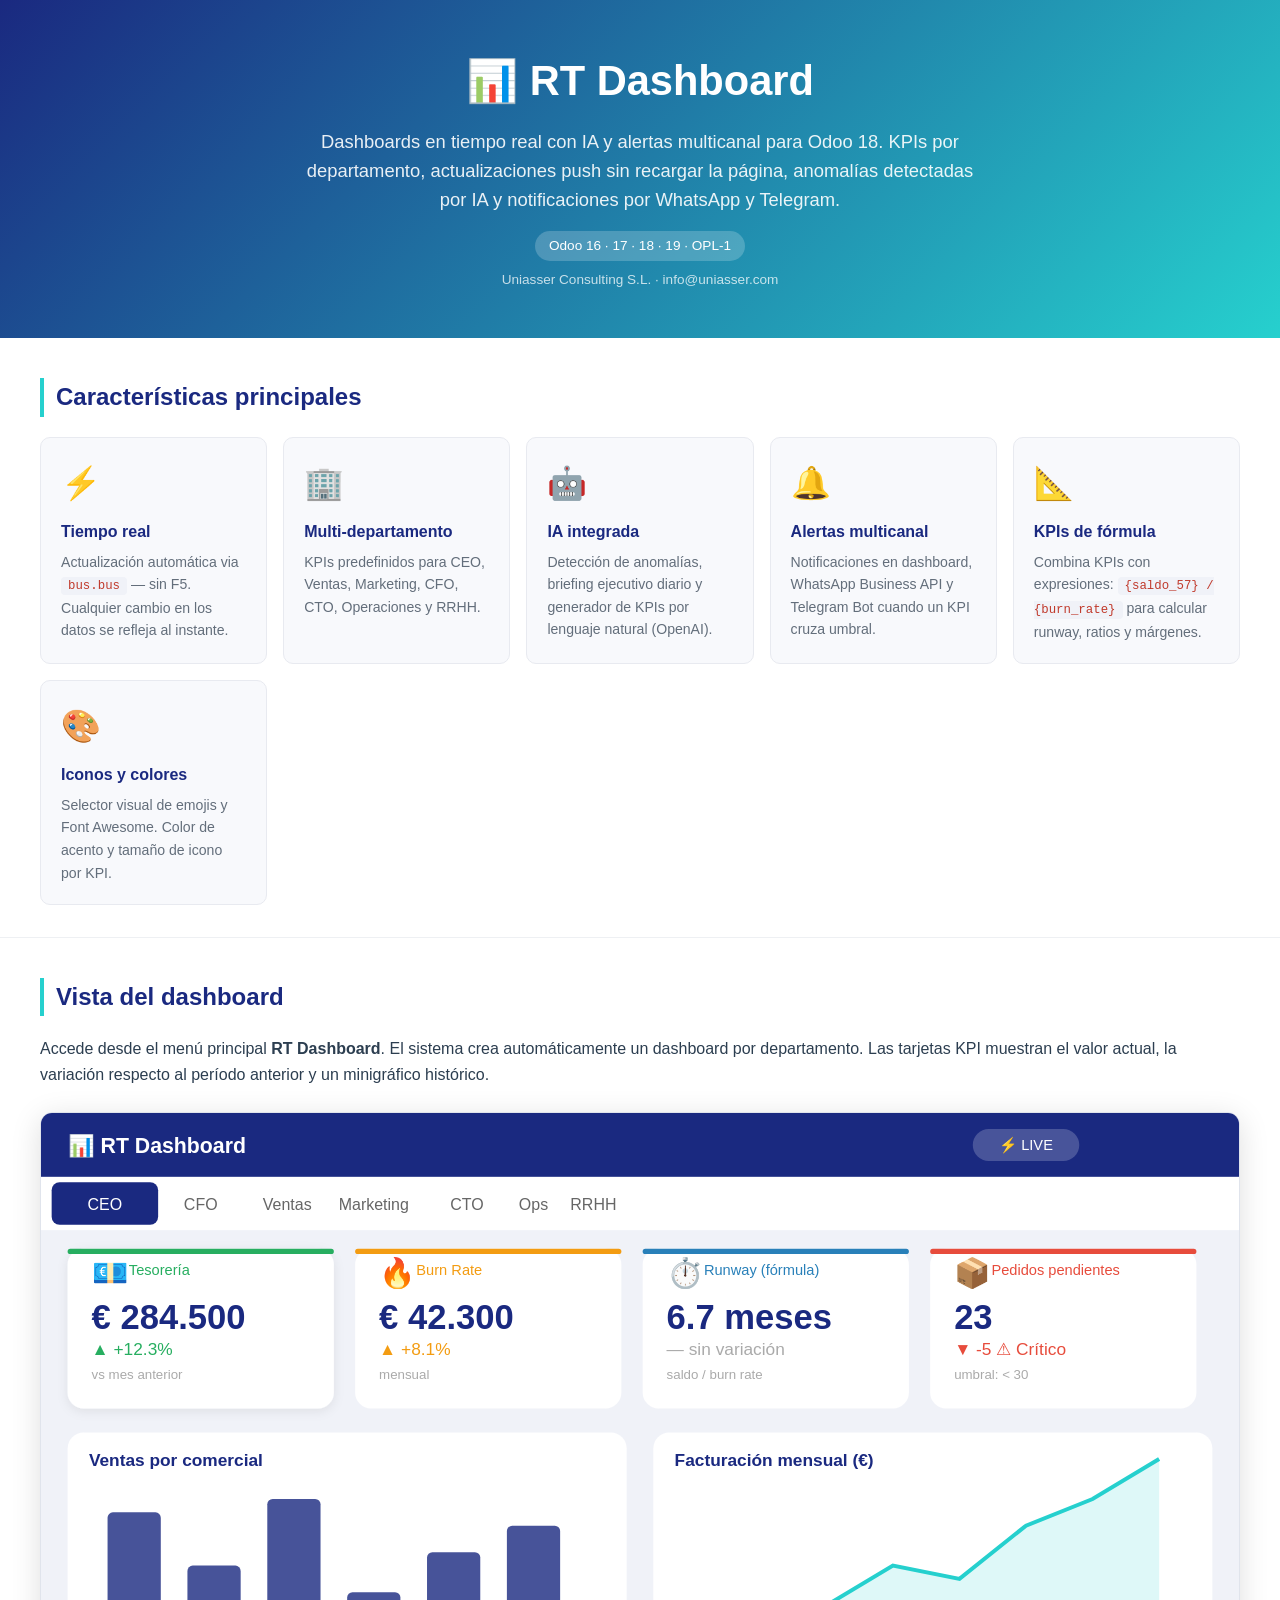
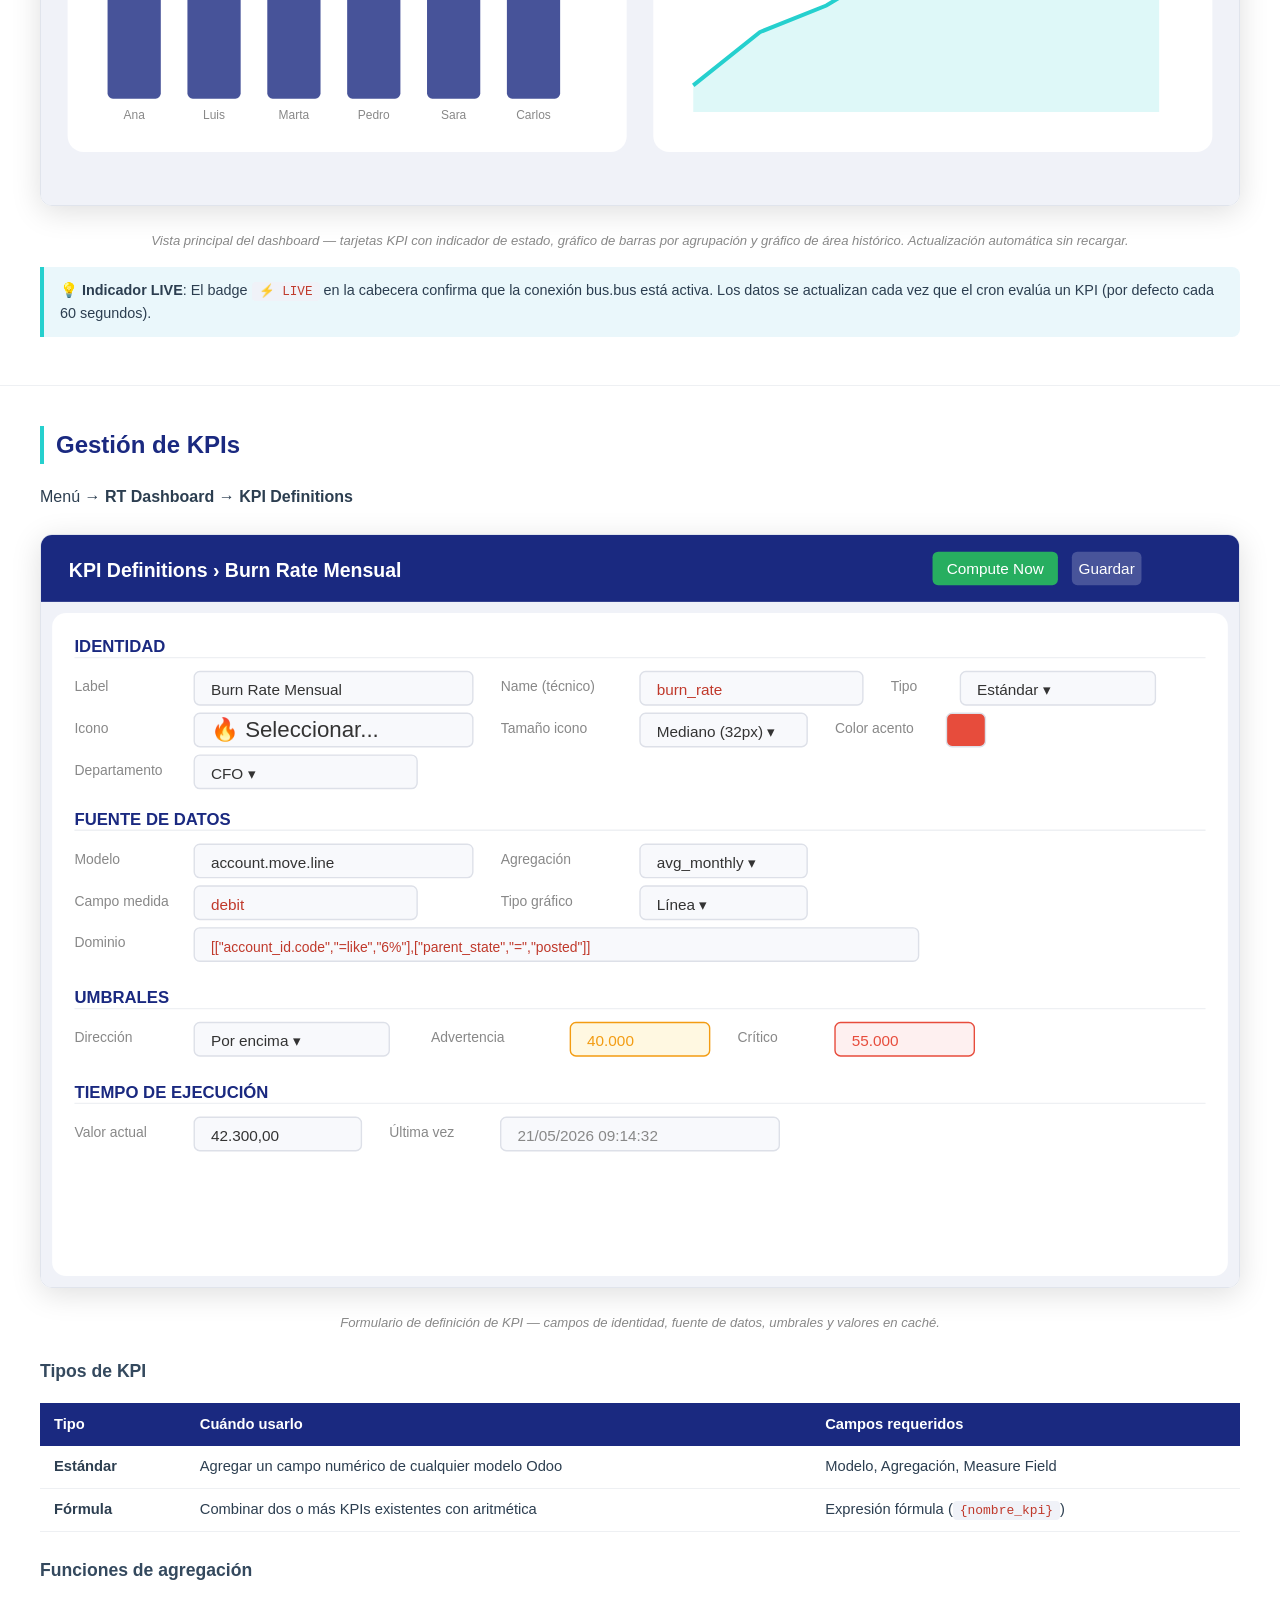
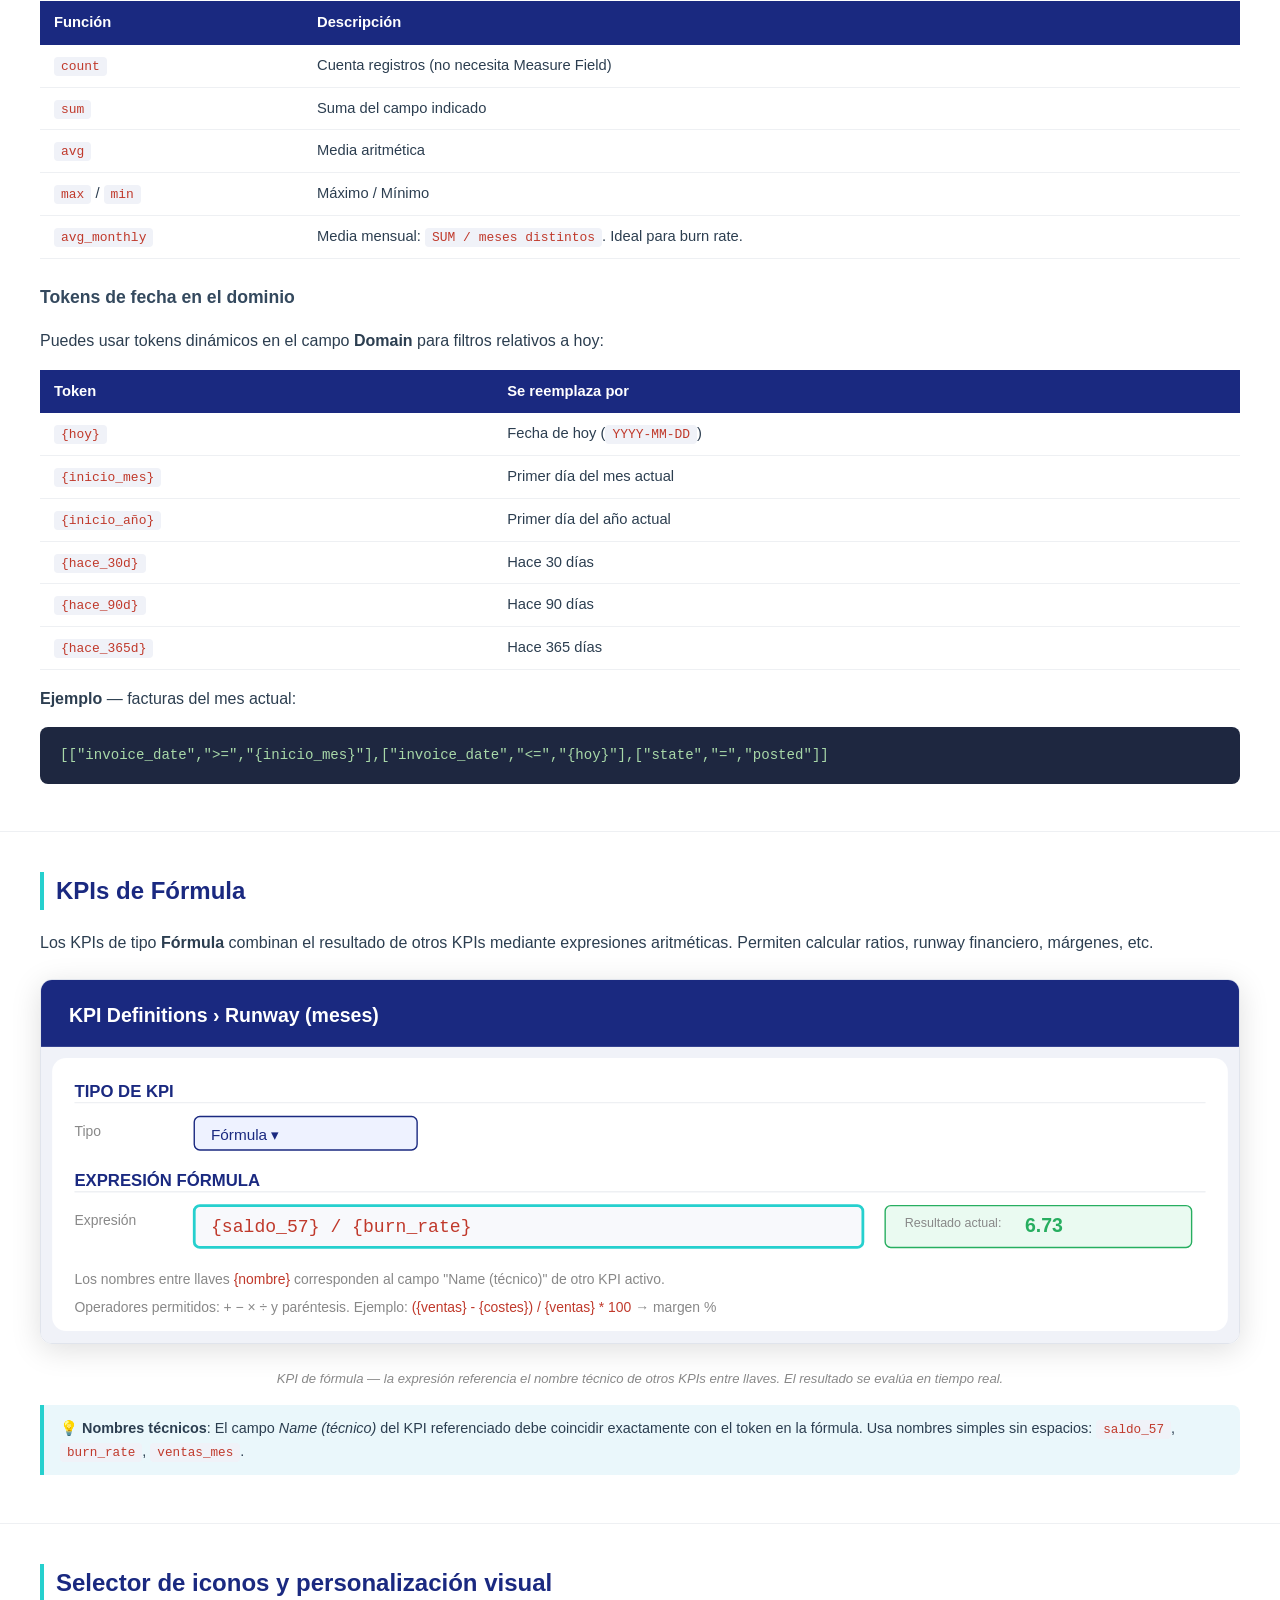
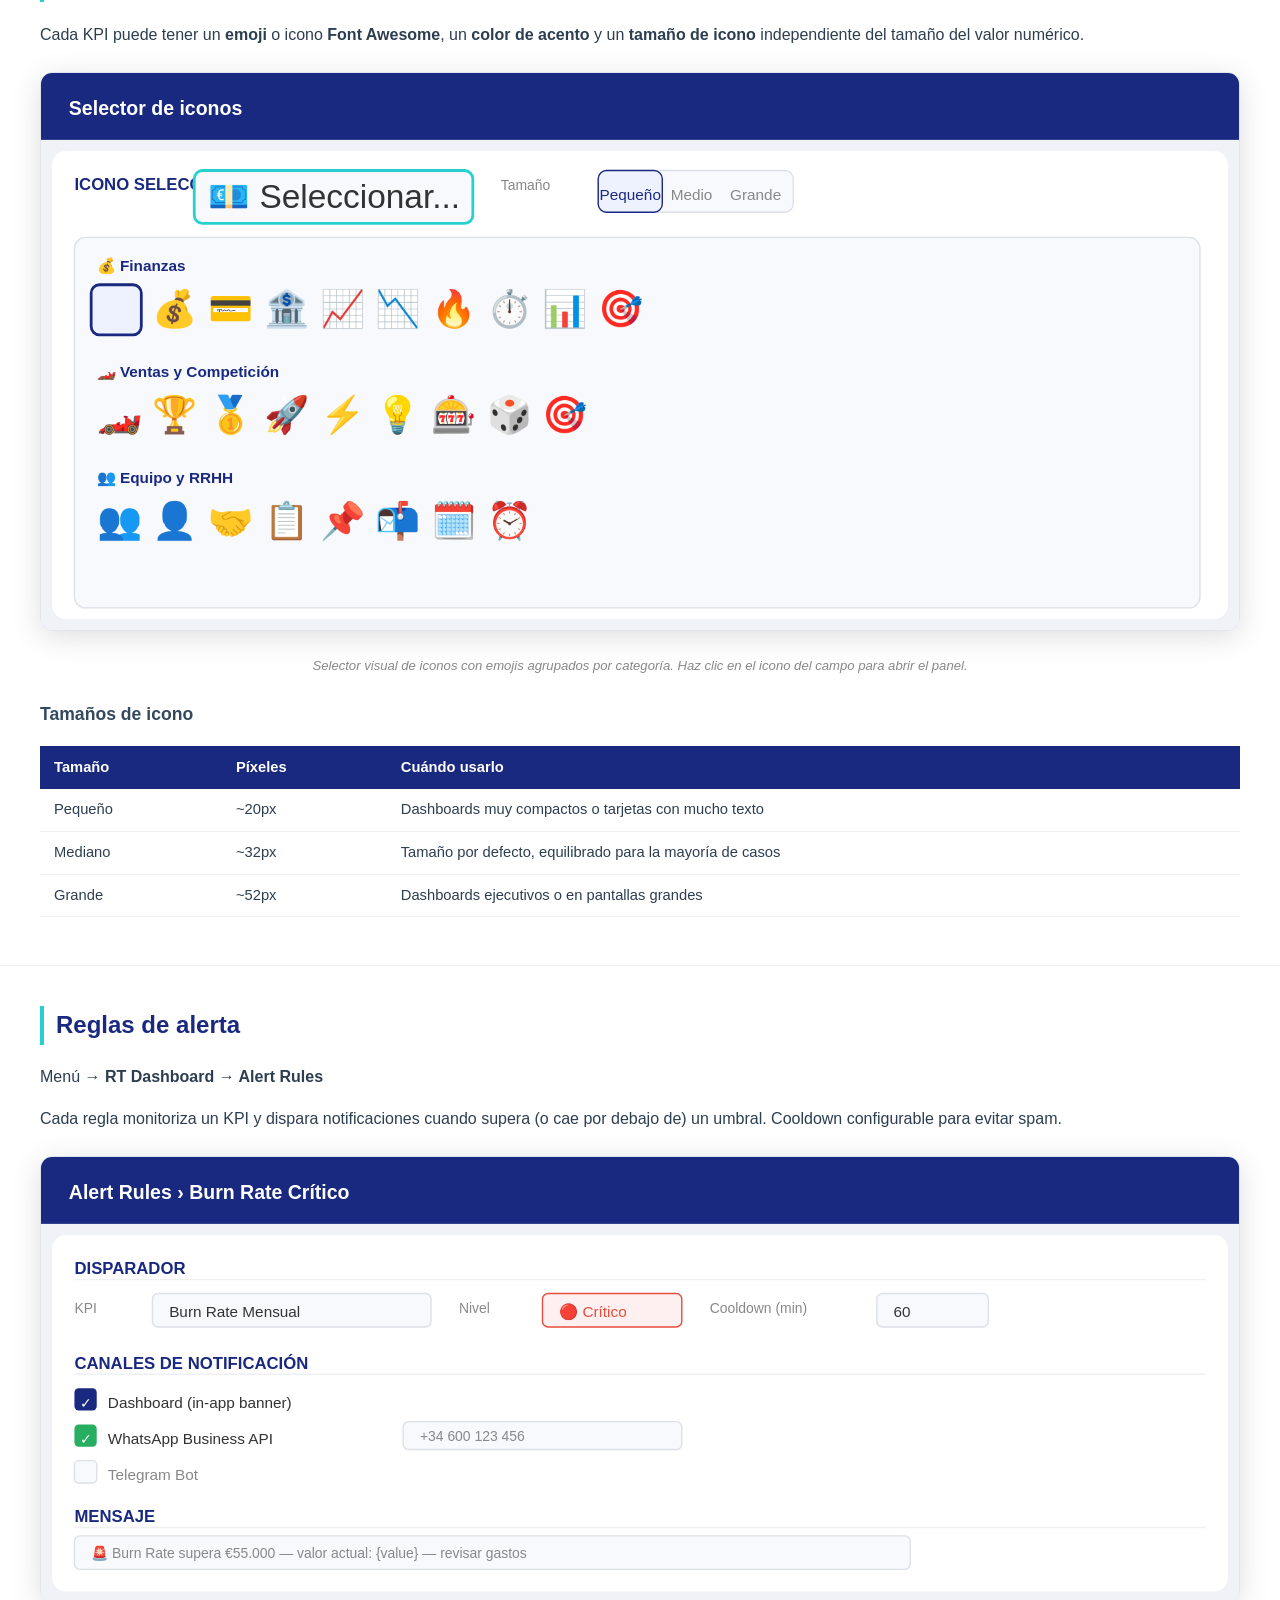
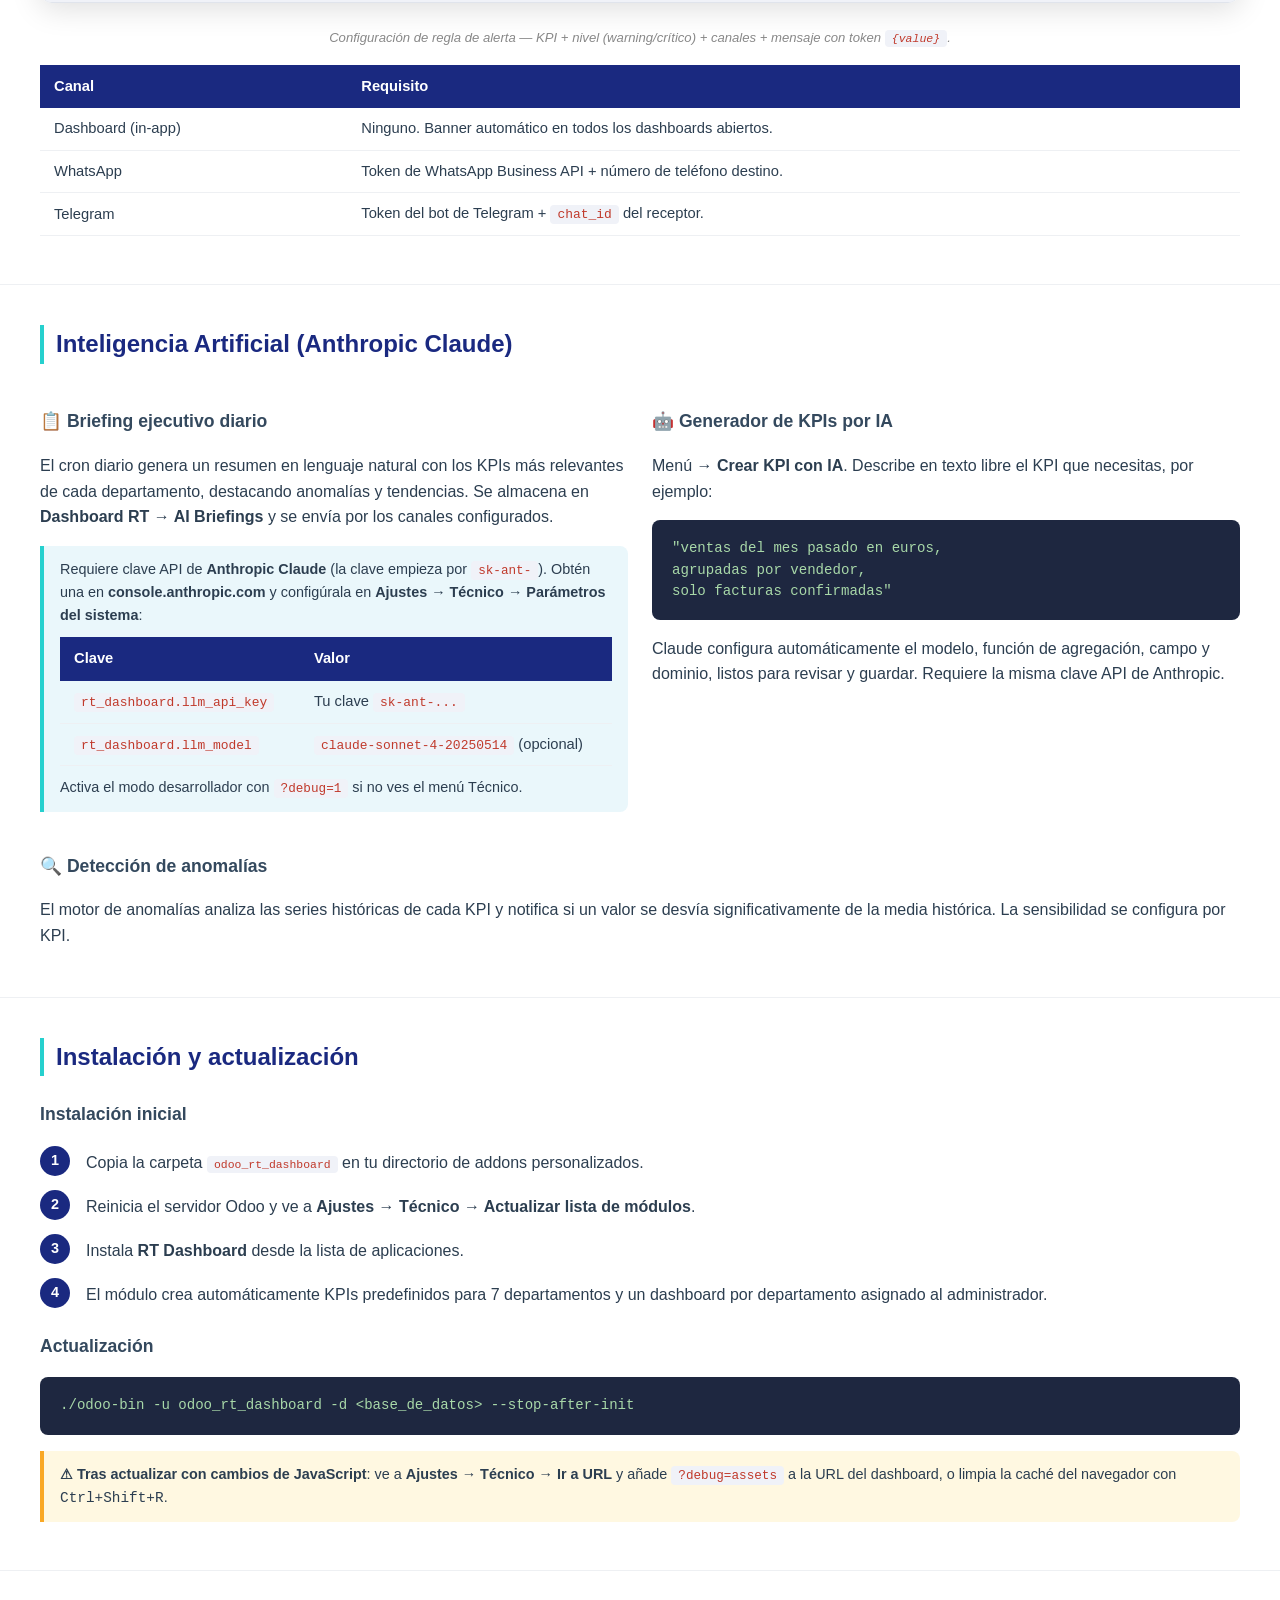
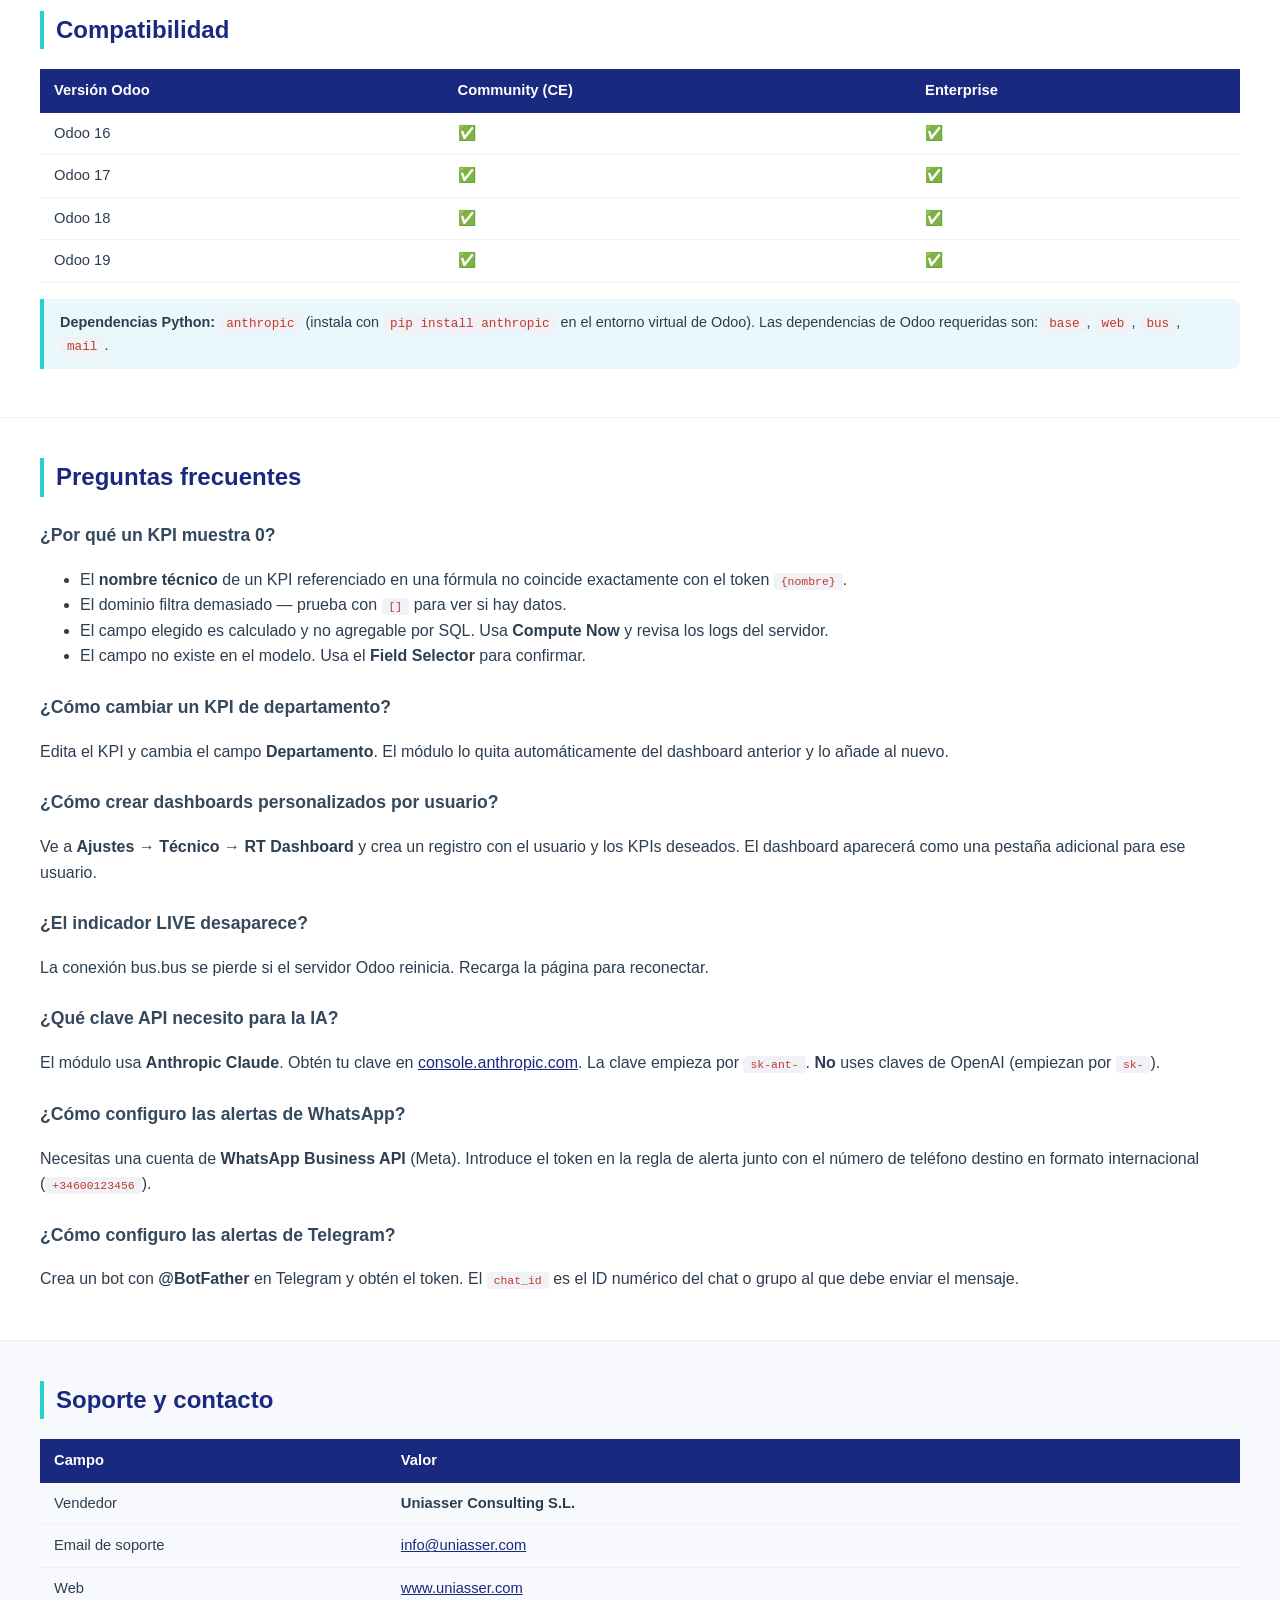
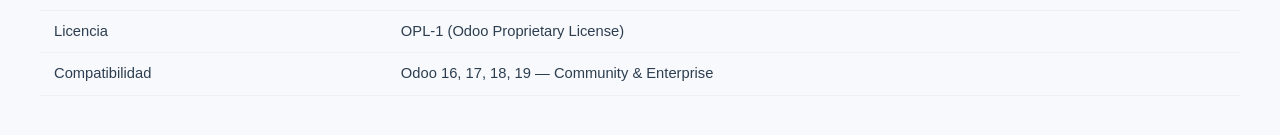
==== odoo16_rt_dashboard/static/description/index.html @ a71c7e81 "Add files via upload" ====
<!DOCTYPE html>
<html lang="es">
<head>
<meta charset="UTF-8">
<style>
  body { font-family: -apple-system, BlinkMacSystemFont, "Segoe UI", Roboto, sans-serif; color: #2c3e50; line-height: 1.6; margin: 0; }
  .hero { background: linear-gradient(135deg, #1a2980, #26d0ce); color: white; padding: 48px 40px; text-align: center; }
  .hero h1 { font-size: 2.6rem; margin: 0 0 12px; font-weight: 800; }
  .hero p  { font-size: 1.15rem; opacity: .9; max-width: 680px; margin: 0 auto; }
  .badge { display: inline-block; background: rgba(255,255,255,.2); border-radius: 20px; padding: 4px 14px; font-size: .85rem; margin-top: 16px; }
  .section { padding: 40px 40px 32px; border-bottom: 1px solid #eef0f3; }
  .section:last-child { border-bottom: none; }
  h2 { font-size: 1.5rem; color: #1a2980; border-left: 4px solid #26d0ce; padding-left: 12px; margin-top: 0; }
  h3 { font-size: 1.1rem; color: #34495e; margin-top: 24px; }
  .feature-grid { display: grid; grid-template-columns: repeat(auto-fill, minmax(220px, 1fr)); gap: 16px; margin-top: 20px; }
  .feature-card { background: #f8f9fc; border-radius: 10px; padding: 20px; border: 1px solid #e8eaf0; }
  .feature-card .icon { font-size: 2rem; margin-bottom: 10px; }
  .feature-card h4 { margin: 0 0 6px; font-size: 1rem; color: #1a2980; }
  .feature-card p { margin: 0; font-size: .88rem; color: #636e7b; }
  .screenshot-wrap { margin: 24px 0; border-radius: 12px; overflow: hidden; box-shadow: 0 6px 30px rgba(0,0,0,.13); border: 1px solid #e0e4ec; }
  .screenshot-wrap img { display: block; width: 100%; }
  .screenshot-wrap svg { display: block; width: 100%; }
  .caption { text-align: center; font-size: .82rem; color: #888; margin-top: 8px; font-style: italic; }
  table { width: 100%; border-collapse: collapse; margin: 16px 0; font-size: .92rem; }
  th { background: #1a2980; color: white; padding: 10px 14px; text-align: left; }
  td { padding: 9px 14px; border-bottom: 1px solid #eef0f3; }
  tr:hover td { background: #f5f7ff; }
  code { background: #f0f2f8; border-radius: 4px; padding: 2px 7px; font-size: .88em; color: #c0392b; }
  pre { background: #1e2740; color: #a8d8a8; border-radius: 8px; padding: 18px 20px; overflow-x: auto; font-size: .88rem; line-height: 1.5; }
  .tip { background: #eaf7fb; border-left: 4px solid #26d0ce; border-radius: 0 8px 8px 0; padding: 12px 16px; margin: 16px 0; font-size: .9rem; }
  .warn { background: #fff8e1; border-left: 4px solid #f9a825; border-radius: 0 8px 8px 0; padding: 12px 16px; margin: 16px 0; font-size: .9rem; }
  .step { display: flex; gap: 16px; align-items: flex-start; margin: 14px 0; }
  .step-num { background: #1a2980; color: white; border-radius: 50%; width: 30px; height: 30px; flex-shrink: 0; display: flex; align-items: center; justify-content: center; font-weight: 700; font-size: .9rem; }
  .step-body { flex: 1; padding-top: 4px; }
  .two-col { display: grid; grid-template-columns: 1fr 1fr; gap: 24px; }
  @media (max-width: 640px) { .two-col { grid-template-columns: 1fr; } .hero h1 { font-size: 1.8rem; } .section { padding: 28px 20px; } }
</style>
</head>
<body>

<!-- ===== HERO ===== -->
<div class="hero">
  <h1>📊 RT Dashboard</h1>
  <p>Dashboards en tiempo real con IA y alertas multicanal para Odoo 18. KPIs por departamento, actualizaciones push sin recargar la página, anomalías detectadas por IA y notificaciones por WhatsApp y Telegram.</p>
  <span class="badge">Odoo 16 · 17 · 18 · 19 · OPL-1</span>
  <br><span style="font-size:.85rem;opacity:.75;display:block;margin-top:8px">Uniasser Consulting S.L. · info@uniasser.com</span>
</div>

<!-- ===== CARACTERÍSTICAS ===== -->
<div class="section">
  <h2>Características principales</h2>
  <div class="feature-grid">
    <div class="feature-card">
      <div class="icon">⚡</div>
      <h4>Tiempo real</h4>
      <p>Actualización automática via <code>bus.bus</code> — sin F5. Cualquier cambio en los datos se refleja al instante.</p>
    </div>
    <div class="feature-card">
      <div class="icon">🏢</div>
      <h4>Multi-departamento</h4>
      <p>KPIs predefinidos para CEO, Ventas, Marketing, CFO, CTO, Operaciones y RRHH.</p>
    </div>
    <div class="feature-card">
      <div class="icon">🤖</div>
      <h4>IA integrada</h4>
      <p>Detección de anomalías, briefing ejecutivo diario y generador de KPIs por lenguaje natural (OpenAI).</p>
    </div>
    <div class="feature-card">
      <div class="icon">🔔</div>
      <h4>Alertas multicanal</h4>
      <p>Notificaciones en dashboard, WhatsApp Business API y Telegram Bot cuando un KPI cruza umbral.</p>
    </div>
    <div class="feature-card">
      <div class="icon">📐</div>
      <h4>KPIs de fórmula</h4>
      <p>Combina KPIs con expresiones: <code>{saldo_57} / {burn_rate}</code> para calcular runway, ratios y márgenes.</p>
    </div>
    <div class="feature-card">
      <div class="icon">🎨</div>
      <h4>Iconos y colores</h4>
      <p>Selector visual de emojis y Font Awesome. Color de acento y tamaño de icono por KPI.</p>
    </div>
  </div>
</div>

<!-- ===== CAPTURA DASHBOARD ===== -->
<div class="section">
  <h2>Vista del dashboard</h2>
  <p>Accede desde el menú principal <strong>RT Dashboard</strong>. El sistema crea automáticamente un dashboard por departamento. Las tarjetas KPI muestran el valor actual, la variación respecto al período anterior y un minigráfico histórico.</p>

  <div class="screenshot-wrap">
    <!-- SVG mockup del dashboard principal -->
    <svg viewBox="0 0 900 520" xmlns="http://www.w3.org/2000/svg" style="background:#f0f2f8">
      <!-- Barra superior Odoo -->
      <rect width="900" height="48" fill="#1a2980"/>
      <text x="20" y="30" fill="white" font-size="16" font-weight="700" font-family="sans-serif">📊 RT Dashboard</text>
      <rect x="700" y="12" width="80" height="24" rx="12" fill="rgba(255,255,255,.2)"/>
      <text x="740" y="28" fill="white" font-size="11" text-anchor="middle" font-family="sans-serif">⚡ LIVE</text>

      <!-- Pestañas departamentos -->
      <rect y="48" width="900" height="40" fill="white" rx="0"/>
      <rect x="8" y="52" width="80" height="32" rx="6" fill="#1a2980"/>
      <text x="48" y="73" fill="white" font-size="12" text-anchor="middle" font-family="sans-serif">CEO</text>
      <text x="120" y="73" fill="#666" font-size="12" text-anchor="middle" font-family="sans-serif">CFO</text>
      <text x="185" y="73" fill="#666" font-size="12" text-anchor="middle" font-family="sans-serif">Ventas</text>
      <text x="250" y="73" fill="#666" font-size="12" text-anchor="middle" font-family="sans-serif">Marketing</text>
      <text x="320" y="73" fill="#666" font-size="12" text-anchor="middle" font-family="sans-serif">CTO</text>
      <text x="370" y="73" fill="#666" font-size="12" text-anchor="middle" font-family="sans-serif">Ops</text>
      <text x="415" y="73" fill="#666" font-size="12" text-anchor="middle" font-family="sans-serif">RRHH</text>

      <!-- KPI Card 1 - verde -->
      <rect x="20" y="102" width="200" height="120" rx="12" fill="white" filter="url(#s)"/>
      <rect x="20" y="102" width="200" height="4" rx="2" fill="#27ae60"/>
      <text x="38" y="128" font-size="22" font-family="sans-serif">💶</text>
      <text x="66" y="122" fill="#27ae60" font-size="11" font-family="sans-serif">Tesorería</text>
      <text x="38" y="162" fill="#1a2980" font-size="26" font-weight="700" font-family="sans-serif">€ 284.500</text>
      <text x="38" y="182" fill="#27ae60" font-size="13" font-family="sans-serif">▲ +12.3%</text>
      <text x="38" y="200" fill="#aaa" font-size="10" font-family="sans-serif">vs mes anterior</text>

      <!-- KPI Card 2 - amarillo -->
      <rect x="236" y="102" width="200" height="120" rx="12" fill="white"/>
      <rect x="236" y="102" width="200" height="4" rx="2" fill="#f39c12"/>
      <text x="254" y="128" font-size="22" font-family="sans-serif">🔥</text>
      <text x="282" y="122" fill="#f39c12" font-size="11" font-family="sans-serif">Burn Rate</text>
      <text x="254" y="162" fill="#1a2980" font-size="26" font-weight="700" font-family="sans-serif">€ 42.300</text>
      <text x="254" y="182" fill="#f39c12" font-size="13" font-family="sans-serif">▲ +8.1%</text>
      <text x="254" y="200" fill="#aaa" font-size="10" font-family="sans-serif">mensual</text>

      <!-- KPI Card 3 - azul (fórmula: runway) -->
      <rect x="452" y="102" width="200" height="120" rx="12" fill="white"/>
      <rect x="452" y="102" width="200" height="4" rx="2" fill="#2980b9"/>
      <text x="470" y="128" font-size="22" font-family="sans-serif">⏱️</text>
      <text x="498" y="122" fill="#2980b9" font-size="11" font-family="sans-serif">Runway (fórmula)</text>
      <text x="470" y="162" fill="#1a2980" font-size="26" font-weight="700" font-family="sans-serif">6.7 meses</text>
      <text x="470" y="182" fill="#aaa" font-size="13" font-family="sans-serif">— sin variación</text>
      <text x="470" y="200" fill="#aaa" font-size="10" font-family="sans-serif">saldo / burn rate</text>

      <!-- KPI Card 4 - rojo -->
      <rect x="668" y="102" width="200" height="120" rx="12" fill="white"/>
      <rect x="668" y="102" width="200" height="4" rx="2" fill="#e74c3c"/>
      <text x="686" y="128" font-size="22" font-family="sans-serif">📦</text>
      <text x="714" y="122" fill="#e74c3c" font-size="11" font-family="sans-serif">Pedidos pendientes</text>
      <text x="686" y="162" fill="#1a2980" font-size="26" font-weight="700" font-family="sans-serif">23</text>
      <text x="686" y="182" fill="#e74c3c" font-size="13" font-family="sans-serif">▼ -5  ⚠ Crítico</text>
      <text x="686" y="200" fill="#aaa" font-size="10" font-family="sans-serif">umbral: &lt; 30</text>

      <!-- Gráfico de barras simulado -->
      <rect x="20" y="240" width="420" height="240" rx="12" fill="white"/>
      <text x="36" y="265" fill="#1a2980" font-size="13" font-weight="700" font-family="sans-serif">Ventas por comercial</text>
      <rect x="50" y="300" width="40" height="140" rx="4" fill="#1a2980" opacity=".8"/>
      <rect x="110" y="340" width="40" height="100" rx="4" fill="#1a2980" opacity=".8"/>
      <rect x="170" y="290" width="40" height="150" rx="4" fill="#1a2980" opacity=".8"/>
      <rect x="230" y="360" width="40" height="80" rx="4" fill="#1a2980" opacity=".8"/>
      <rect x="290" y="330" width="40" height="110" rx="4" fill="#1a2980" opacity=".8"/>
      <rect x="350" y="310" width="40" height="130" rx="4" fill="#1a2980" opacity=".8"/>
      <text x="70" y="455" fill="#888" font-size="9" text-anchor="middle" font-family="sans-serif">Ana</text>
      <text x="130" y="455" fill="#888" font-size="9" text-anchor="middle" font-family="sans-serif">Luis</text>
      <text x="190" y="455" fill="#888" font-size="9" text-anchor="middle" font-family="sans-serif">Marta</text>
      <text x="250" y="455" fill="#888" font-size="9" text-anchor="middle" font-family="sans-serif">Pedro</text>
      <text x="310" y="455" fill="#888" font-size="9" text-anchor="middle" font-family="sans-serif">Sara</text>
      <text x="370" y="455" fill="#888" font-size="9" text-anchor="middle" font-family="sans-serif">Carlos</text>

      <!-- Gráfico de línea simulado -->
      <rect x="460" y="240" width="420" height="240" rx="12" fill="white"/>
      <text x="476" y="265" fill="#1a2980" font-size="13" font-weight="700" font-family="sans-serif">Facturación mensual (€)</text>
      <polyline points="490,430 540,390 590,370 640,340 690,350 740,310 790,290 840,260" fill="none" stroke="#26d0ce" stroke-width="3"/>
      <polygon points="490,430 540,390 590,370 640,340 690,350 740,310 790,290 840,260 840,450 490,450" fill="#26d0ce" opacity=".15"/>

      <defs>
        <filter id="s" x="-5%" y="-5%" width="110%" height="130%">
          <feDropShadow dx="0" dy="2" stdDeviation="4" flood-color="rgba(0,0,0,.08)"/>
        </filter>
      </defs>
    </svg>
  </div>
  <p class="caption">Vista principal del dashboard — tarjetas KPI con indicador de estado, gráfico de barras por agrupación y gráfico de área histórico. Actualización automática sin recargar.</p>

  <div class="tip">
    <strong>💡 Indicador LIVE</strong>: El badge <code>⚡ LIVE</code> en la cabecera confirma que la conexión bus.bus está activa. Los datos se actualizan cada vez que el cron evalúa un KPI (por defecto cada 60 segundos).
  </div>
</div>

<!-- ===== KPI DEFINITIONS ===== -->
<div class="section">
  <h2>Gestión de KPIs</h2>
  <p>Menú → <strong>RT Dashboard → KPI Definitions</strong></p>

  <div class="screenshot-wrap">
    <!-- SVG mockup del formulario KPI -->
    <svg viewBox="0 0 860 540" xmlns="http://www.w3.org/2000/svg" style="background:#f0f2f8">
      <rect width="860" height="48" fill="#1a2980"/>
      <text x="20" y="30" fill="white" font-size="14" font-weight="700" font-family="sans-serif">KPI Definitions › Burn Rate Mensual</text>
      <rect x="640" y="12" width="90" height="24" rx="4" fill="#27ae60"/>
      <text x="685" y="28" fill="white" font-size="11" text-anchor="middle" font-family="sans-serif">Compute Now</text>
      <rect x="740" y="12" width="50" height="24" rx="4" fill="rgba(255,255,255,.2)"/>
      <text x="765" y="28" fill="white" font-size="11" text-anchor="middle" font-family="sans-serif">Guardar</text>

      <rect x="8" y="56" width="844" height="476" rx="10" fill="white"/>

      <!-- Sección Identidad -->
      <text x="24" y="84" fill="#1a2980" font-size="12" font-weight="700" font-family="sans-serif">IDENTIDAD</text>
      <line x1="24" y1="88" x2="836" y2="88" stroke="#eef0f3" stroke-width="1"/>

      <text x="24" y="112" fill="#888" font-size="10" font-family="sans-serif">Label</text>
      <rect x="110" y="98" width="200" height="24" rx="4" fill="#f8f9fc" stroke="#dde0e8" stroke-width="1"/>
      <text x="122" y="115" fill="#333" font-size="11" font-family="sans-serif">Burn Rate Mensual</text>

      <text x="330" y="112" fill="#888" font-size="10" font-family="sans-serif">Name (técnico)</text>
      <rect x="430" y="98" width="160" height="24" rx="4" fill="#f8f9fc" stroke="#dde0e8" stroke-width="1"/>
      <text x="442" y="115" fill="#c0392b" font-size="11" font-family="sans-serif">burn_rate</text>

      <text x="610" y="112" fill="#888" font-size="10" font-family="sans-serif">Tipo</text>
      <rect x="660" y="98" width="140" height="24" rx="4" fill="#f8f9fc" stroke="#dde0e8" stroke-width="1"/>
      <text x="672" y="115" fill="#333" font-size="11" font-family="sans-serif">Estándar ▾</text>

      <!-- Icono + Color -->
      <text x="24" y="142" fill="#888" font-size="10" font-family="sans-serif">Icono</text>
      <rect x="110" y="128" width="200" height="24" rx="4" fill="#f8f9fc" stroke="#dde0e8" stroke-width="1"/>
      <text x="122" y="145" fill="#333" font-size="16" font-family="sans-serif">🔥 Seleccionar...</text>

      <text x="330" y="142" fill="#888" font-size="10" font-family="sans-serif">Tamaño icono</text>
      <rect x="430" y="128" width="120" height="24" rx="4" fill="#f8f9fc" stroke="#dde0e8" stroke-width="1"/>
      <text x="442" y="145" fill="#333" font-size="11" font-family="sans-serif">Mediano (32px) ▾</text>

      <text x="570" y="142" fill="#888" font-size="10" font-family="sans-serif">Color acento</text>
      <rect x="650" y="128" width="28" height="24" rx="4" fill="#e74c3c" stroke="#dde0e8" stroke-width="1"/>

      <text x="24" y="172" fill="#888" font-size="10" font-family="sans-serif">Departamento</text>
      <rect x="110" y="158" width="160" height="24" rx="4" fill="#f8f9fc" stroke="#dde0e8" stroke-width="1"/>
      <text x="122" y="175" fill="#333" font-size="11" font-family="sans-serif">CFO ▾</text>

      <!-- Sección Fuente de datos -->
      <text x="24" y="208" fill="#1a2980" font-size="12" font-weight="700" font-family="sans-serif">FUENTE DE DATOS</text>
      <line x1="24" y1="212" x2="836" y2="212" stroke="#eef0f3" stroke-width="1"/>

      <text x="24" y="236" fill="#888" font-size="10" font-family="sans-serif">Modelo</text>
      <rect x="110" y="222" width="200" height="24" rx="4" fill="#f8f9fc" stroke="#dde0e8" stroke-width="1"/>
      <text x="122" y="239" fill="#333" font-size="11" font-family="sans-serif">account.move.line</text>

      <text x="330" y="236" fill="#888" font-size="10" font-family="sans-serif">Agregación</text>
      <rect x="430" y="222" width="120" height="24" rx="4" fill="#f8f9fc" stroke="#dde0e8" stroke-width="1"/>
      <text x="442" y="239" fill="#333" font-size="11" font-family="sans-serif">avg_monthly ▾</text>

      <text x="24" y="266" fill="#888" font-size="10" font-family="sans-serif">Campo medida</text>
      <rect x="110" y="252" width="160" height="24" rx="4" fill="#f8f9fc" stroke="#dde0e8" stroke-width="1"/>
      <text x="122" y="269" fill="#c0392b" font-size="11" font-family="sans-serif">debit</text>

      <text x="330" y="266" fill="#888" font-size="10" font-family="sans-serif">Tipo gráfico</text>
      <rect x="430" y="252" width="120" height="24" rx="4" fill="#f8f9fc" stroke="#dde0e8" stroke-width="1"/>
      <text x="442" y="269" fill="#333" font-size="11" font-family="sans-serif">Línea ▾</text>

      <!-- Dominio -->
      <text x="24" y="296" fill="#888" font-size="10" font-family="sans-serif">Dominio</text>
      <rect x="110" y="282" width="520" height="24" rx="4" fill="#f8f9fc" stroke="#dde0e8" stroke-width="1"/>
      <text x="122" y="299" fill="#c0392b" font-size="10" font-family="sans-serif">[["account_id.code","=like","6%"],["parent_state","=","posted"]]</text>

      <!-- Umbrales -->
      <text x="24" y="336" fill="#1a2980" font-size="12" font-weight="700" font-family="sans-serif">UMBRALES</text>
      <line x1="24" y1="340" x2="836" y2="340" stroke="#eef0f3" stroke-width="1"/>

      <text x="24" y="364" fill="#888" font-size="10" font-family="sans-serif">Dirección</text>
      <rect x="110" y="350" width="140" height="24" rx="4" fill="#f8f9fc" stroke="#dde0e8" stroke-width="1"/>
      <text x="122" y="367" fill="#333" font-size="11" font-family="sans-serif">Por encima ▾</text>

      <text x="280" y="364" fill="#888" font-size="10" font-family="sans-serif">Advertencia</text>
      <rect x="380" y="350" width="100" height="24" rx="4" fill="#fff8e1" stroke="#f39c12" stroke-width="1"/>
      <text x="392" y="367" fill="#f39c12" font-size="11" font-family="sans-serif">40.000</text>

      <text x="500" y="364" fill="#888" font-size="10" font-family="sans-serif">Crítico</text>
      <rect x="570" y="350" width="100" height="24" rx="4" fill="#fef0f0" stroke="#e74c3c" stroke-width="1"/>
      <text x="582" y="367" fill="#e74c3c" font-size="11" font-family="sans-serif">55.000</text>

      <!-- Runtime -->
      <text x="24" y="404" fill="#1a2980" font-size="12" font-weight="700" font-family="sans-serif">TIEMPO DE EJECUCIÓN</text>
      <line x1="24" y1="408" x2="836" y2="408" stroke="#eef0f3" stroke-width="1"/>

      <text x="24" y="432" fill="#888" font-size="10" font-family="sans-serif">Valor actual</text>
      <rect x="110" y="418" width="120" height="24" rx="4" fill="#f8f9fc" stroke="#dde0e8" stroke-width="1"/>
      <text x="122" y="435" fill="#333" font-size="11" font-family="sans-serif">42.300,00</text>

      <text x="250" y="432" fill="#888" font-size="10" font-family="sans-serif">Última vez</text>
      <rect x="330" y="418" width="200" height="24" rx="4" fill="#f8f9fc" stroke="#dde0e8" stroke-width="1"/>
      <text x="342" y="435" fill="#888" font-size="11" font-family="sans-serif">21/05/2026 09:14:32</text>
    </svg>
  </div>
  <p class="caption">Formulario de definición de KPI — campos de identidad, fuente de datos, umbrales y valores en caché.</p>

  <h3>Tipos de KPI</h3>
  <table>
    <tr><th>Tipo</th><th>Cuándo usarlo</th><th>Campos requeridos</th></tr>
    <tr><td><strong>Estándar</strong></td><td>Agregar un campo numérico de cualquier modelo Odoo</td><td>Modelo, Agregación, Measure Field</td></tr>
    <tr><td><strong>Fórmula</strong></td><td>Combinar dos o más KPIs existentes con aritmética</td><td>Expresión fórmula (<code>{nombre_kpi}</code>)</td></tr>
  </table>

  <h3>Funciones de agregación</h3>
  <table>
    <tr><th>Función</th><th>Descripción</th></tr>
    <tr><td><code>count</code></td><td>Cuenta registros (no necesita Measure Field)</td></tr>
    <tr><td><code>sum</code></td><td>Suma del campo indicado</td></tr>
    <tr><td><code>avg</code></td><td>Media aritmética</td></tr>
    <tr><td><code>max</code> / <code>min</code></td><td>Máximo / Mínimo</td></tr>
    <tr><td><code>avg_monthly</code></td><td>Media mensual: <code>SUM / meses distintos</code>. Ideal para burn rate.</td></tr>
  </table>

  <h3>Tokens de fecha en el dominio</h3>
  <p>Puedes usar tokens dinámicos en el campo <strong>Domain</strong> para filtros relativos a hoy:</p>
  <table>
    <tr><th>Token</th><th>Se reemplaza por</th></tr>
    <tr><td><code>{hoy}</code></td><td>Fecha de hoy (<code>YYYY-MM-DD</code>)</td></tr>
    <tr><td><code>{inicio_mes}</code></td><td>Primer día del mes actual</td></tr>
    <tr><td><code>{inicio_año}</code></td><td>Primer día del año actual</td></tr>
    <tr><td><code>{hace_30d}</code></td><td>Hace 30 días</td></tr>
    <tr><td><code>{hace_90d}</code></td><td>Hace 90 días</td></tr>
    <tr><td><code>{hace_365d}</code></td><td>Hace 365 días</td></tr>
  </table>
  <p><strong>Ejemplo</strong> — facturas del mes actual:</p>
  <pre>[["invoice_date",">=","{inicio_mes}"],["invoice_date","&lt;=","{hoy}"],["state","=","posted"]]</pre>
</div>

<!-- ===== KPI FÓRMULA ===== -->
<div class="section">
  <h2>KPIs de Fórmula</h2>
  <p>Los KPIs de tipo <strong>Fórmula</strong> combinan el resultado de otros KPIs mediante expresiones aritméticas. Permiten calcular ratios, runway financiero, márgenes, etc.</p>

  <div class="screenshot-wrap">
    <svg viewBox="0 0 860 260" xmlns="http://www.w3.org/2000/svg" style="background:#f0f2f8">
      <rect width="860" height="48" fill="#1a2980"/>
      <text x="20" y="30" fill="white" font-size="14" font-weight="700" font-family="sans-serif">KPI Definitions › Runway (meses)</text>

      <rect x="8" y="56" width="844" height="196" rx="10" fill="white"/>

      <text x="24" y="84" fill="#1a2980" font-size="12" font-weight="700" font-family="sans-serif">TIPO DE KPI</text>
      <line x1="24" y1="88" x2="836" y2="88" stroke="#eef0f3"/>

      <text x="24" y="112" fill="#888" font-size="10" font-family="sans-serif">Tipo</text>
      <rect x="110" y="98" width="160" height="24" rx="4" fill="#eef2ff" stroke="#1a2980" stroke-width="1"/>
      <text x="122" y="115" fill="#1a2980" font-size="11" font-family="sans-serif">Fórmula ▾</text>

      <text x="24" y="148" fill="#1a2980" font-size="12" font-weight="700" font-family="sans-serif">EXPRESIÓN FÓRMULA</text>
      <line x1="24" y1="152" x2="836" y2="152" stroke="#eef0f3"/>

      <text x="24" y="176" fill="#888" font-size="10" font-family="sans-serif">Expresión</text>
      <rect x="110" y="162" width="480" height="30" rx="4" fill="#f8f9fc" stroke="#26d0ce" stroke-width="2"/>
      <text x="122" y="181" fill="#c0392b" font-size="13" font-family="monospace">{saldo_57} / {burn_rate}</text>

      <rect x="606" y="162" width="220" height="30" rx="4" fill="#eafaf1" stroke="#27ae60" stroke-width="1"/>
      <text x="620" y="177" fill="#888" font-size="9" font-family="sans-serif">Resultado actual:</text>
      <text x="720" y="181" fill="#27ae60" font-size="14" font-weight="700" text-anchor="middle" font-family="sans-serif">6.73</text>

      <text x="24" y="218" fill="#888" font-size="10" font-family="sans-serif">Los nombres entre llaves <tspan fill="#c0392b">{nombre}</tspan> corresponden al campo "Name (técnico)" de otro KPI activo.</text>
      <text x="24" y="238" fill="#888" font-size="10" font-family="sans-serif">Operadores permitidos: + − × ÷ y paréntesis. Ejemplo: <tspan fill="#c0392b">({ventas} - {costes}) / {ventas} * 100</tspan> → margen %</text>
    </svg>
  </div>
  <p class="caption">KPI de fórmula — la expresión referencia el nombre técnico de otros KPIs entre llaves. El resultado se evalúa en tiempo real.</p>

  <div class="tip">
    <strong>💡 Nombres técnicos</strong>: El campo <em>Name (técnico)</em> del KPI referenciado debe coincidir exactamente con el token en la fórmula. Usa nombres simples sin espacios: <code>saldo_57</code>, <code>burn_rate</code>, <code>ventas_mes</code>.
  </div>
</div>

<!-- ===== SELECTOR DE ICONOS ===== -->
<div class="section">
  <h2>Selector de iconos y personalización visual</h2>
  <p>Cada KPI puede tener un <strong>emoji</strong> o icono <strong>Font Awesome</strong>, un <strong>color de acento</strong> y un <strong>tamaño de icono</strong> independiente del tamaño del valor numérico.</p>

  <div class="screenshot-wrap">
    <svg viewBox="0 0 860 400" xmlns="http://www.w3.org/2000/svg" style="background:#f0f2f8">
      <rect width="860" height="48" fill="#1a2980"/>
      <text x="20" y="30" fill="white" font-size="14" font-weight="700" font-family="sans-serif">Selector de iconos</text>

      <rect x="8" y="56" width="844" height="336" rx="10" fill="white"/>

      <!-- Preview del KPI -->
      <text x="24" y="84" fill="#1a2980" font-size="12" font-weight="700" font-family="sans-serif">ICONO SELECCIONADO</text>
      <rect x="110" y="70" width="200" height="38" rx="6" fill="#f8f9fc" stroke="#26d0ce" stroke-width="2"/>
      <text x="120" y="97" fill="#333" font-size="24" font-family="sans-serif">💶  Seleccionar...</text>

      <text x="330" y="84" fill="#888" font-size="10" font-family="sans-serif">Tamaño</text>
      <rect x="400" y="70" width="140" height="30" rx="6" fill="#f8f9fc" stroke="#dde0e8"/>
      <rect x="400" y="70" width="46" height="30" rx="6" fill="#eef2ff" stroke="#1a2980"/>
      <text x="423" y="91" fill="#1a2980" font-size="11" text-anchor="middle" font-family="sans-serif">Pequeño</text>
      <text x="467" y="91" fill="#888" font-size="11" text-anchor="middle" font-family="sans-serif">Medio</text>
      <text x="513" y="91" fill="#888" font-size="11" text-anchor="middle" font-family="sans-serif">Grande</text>

      <!-- Panel de selección -->
      <rect x="24" y="118" width="808" height="266" rx="8" fill="#f8f9fc" stroke="#dde0e8"/>

      <!-- Categorías -->
      <text x="40" y="142" fill="#1a2980" font-size="11" font-weight="700" font-family="sans-serif">💰 Finanzas</text>
      <!-- Emoji grid fila 1 -->
      <text x="40"  y="178" font-size="26" font-family="sans-serif">💶</text>
      <text x="80"  y="178" font-size="26" font-family="sans-serif">💰</text>
      <text x="120" y="178" font-size="26" font-family="sans-serif">💳</text>
      <text x="160" y="178" font-size="26" font-family="sans-serif">🏦</text>
      <text x="200" y="178" font-size="26" font-family="sans-serif">📈</text>
      <text x="240" y="178" font-size="26" font-family="sans-serif">📉</text>
      <text x="280" y="178" font-size="26" font-family="sans-serif">🔥</text>
      <text x="320" y="178" font-size="26" font-family="sans-serif">⏱️</text>
      <text x="360" y="178" font-size="26" font-family="sans-serif">📊</text>
      <text x="400" y="178" font-size="26" font-family="sans-serif">🎯</text>
      <!-- Seleccionado highlight -->
      <rect x="36" y="152" width="36" height="36" rx="6" fill="#eef2ff" stroke="#1a2980" stroke-width="2"/>

      <text x="40" y="218" fill="#1a2980" font-size="11" font-weight="700" font-family="sans-serif">🏎️ Ventas y Competición</text>
      <text x="40"  y="254" font-size="26" font-family="sans-serif">🏎️</text>
      <text x="80"  y="254" font-size="26" font-family="sans-serif">🏆</text>
      <text x="120" y="254" font-size="26" font-family="sans-serif">🥇</text>
      <text x="160" y="254" font-size="26" font-family="sans-serif">🚀</text>
      <text x="200" y="254" font-size="26" font-family="sans-serif">⚡</text>
      <text x="240" y="254" font-size="26" font-family="sans-serif">💡</text>
      <text x="280" y="254" font-size="26" font-family="sans-serif">🎰</text>
      <text x="320" y="254" font-size="26" font-family="sans-serif">🎲</text>
      <text x="360" y="254" font-size="26" font-family="sans-serif">🎯</text>

      <text x="40" y="294" fill="#1a2980" font-size="11" font-weight="700" font-family="sans-serif">👥 Equipo y RRHH</text>
      <text x="40"  y="330" font-size="26" font-family="sans-serif">👥</text>
      <text x="80"  y="330" font-size="26" font-family="sans-serif">👤</text>
      <text x="120" y="330" font-size="26" font-family="sans-serif">🤝</text>
      <text x="160" y="330" font-size="26" font-family="sans-serif">📋</text>
      <text x="200" y="330" font-size="26" font-family="sans-serif">📌</text>
      <text x="240" y="330" font-size="26" font-family="sans-serif">📬</text>
      <text x="280" y="330" font-size="26" font-family="sans-serif">🗓️</text>
      <text x="320" y="330" font-size="26" font-family="sans-serif">⏰</text>
    </svg>
  </div>
  <p class="caption">Selector visual de iconos con emojis agrupados por categoría. Haz clic en el icono del campo para abrir el panel.</p>

  <h3>Tamaños de icono</h3>
  <table>
    <tr><th>Tamaño</th><th>Píxeles</th><th>Cuándo usarlo</th></tr>
    <tr><td>Pequeño</td><td>~20px</td><td>Dashboards muy compactos o tarjetas con mucho texto</td></tr>
    <tr><td>Mediano</td><td>~32px</td><td>Tamaño por defecto, equilibrado para la mayoría de casos</td></tr>
    <tr><td>Grande</td><td>~52px</td><td>Dashboards ejecutivos o en pantallas grandes</td></tr>
  </table>
</div>

<!-- ===== ALERTAS ===== -->
<div class="section">
  <h2>Reglas de alerta</h2>
  <p>Menú → <strong>RT Dashboard → Alert Rules</strong></p>
  <p>Cada regla monitoriza un KPI y dispara notificaciones cuando supera (o cae por debajo de) un umbral. Cooldown configurable para evitar spam.</p>

  <div class="screenshot-wrap">
    <svg viewBox="0 0 860 320" xmlns="http://www.w3.org/2000/svg" style="background:#f0f2f8">
      <rect width="860" height="48" fill="#1a2980"/>
      <text x="20" y="30" fill="white" font-size="14" font-weight="700" font-family="sans-serif">Alert Rules › Burn Rate Crítico</text>

      <rect x="8" y="56" width="844" height="256" rx="10" fill="white"/>

      <text x="24" y="84" fill="#1a2980" font-size="12" font-weight="700" font-family="sans-serif">DISPARADOR</text>
      <line x1="24" y1="88" x2="836" y2="88" stroke="#eef0f3"/>

      <text x="24" y="112" fill="#888" font-size="10" font-family="sans-serif">KPI</text>
      <rect x="80" y="98" width="200" height="24" rx="4" fill="#f8f9fc" stroke="#dde0e8"/>
      <text x="92" y="115" fill="#333" font-size="11" font-family="sans-serif">Burn Rate Mensual</text>

      <text x="300" y="112" fill="#888" font-size="10" font-family="sans-serif">Nivel</text>
      <rect x="360" y="98" width="100" height="24" rx="4" fill="#fef0f0" stroke="#e74c3c"/>
      <text x="372" y="115" fill="#e74c3c" font-size="11" font-family="sans-serif">🔴 Crítico</text>

      <text x="480" y="112" fill="#888" font-size="10" font-family="sans-serif">Cooldown (min)</text>
      <rect x="600" y="98" width="80" height="24" rx="4" fill="#f8f9fc" stroke="#dde0e8"/>
      <text x="612" y="115" fill="#333" font-size="11" font-family="sans-serif">60</text>

      <text x="24" y="152" fill="#1a2980" font-size="12" font-weight="700" font-family="sans-serif">CANALES DE NOTIFICACIÓN</text>
      <line x1="24" y1="156" x2="836" y2="156" stroke="#eef0f3"/>

      <!-- Checkbox Dashboard -->
      <rect x="24" y="166" width="16" height="16" rx="3" fill="#1a2980"/>
      <text x="24" y="180" fill="white" font-size="10" text-anchor="middle" font-family="sans-serif" dx="8">✓</text>
      <text x="48" y="180" fill="#333" font-size="11" font-family="sans-serif">Dashboard (in-app banner)</text>

      <!-- Checkbox WhatsApp -->
      <rect x="24" y="192" width="16" height="16" rx="3" fill="#27ae60"/>
      <text x="24" y="206" fill="white" font-size="10" text-anchor="middle" font-family="sans-serif" dx="8">✓</text>
      <text x="48" y="206" fill="#333" font-size="11" font-family="sans-serif">WhatsApp Business API</text>
      <rect x="260" y="190" width="200" height="20" rx="4" fill="#f8f9fc" stroke="#dde0e8"/>
      <text x="272" y="204" fill="#888" font-size="10" font-family="sans-serif">+34 600 123 456</text>

      <!-- Checkbox Telegram -->
      <rect x="24" y="218" width="16" height="16" rx="3" fill="#f8f9fc" stroke="#dde0e8"/>
      <text x="48" y="232" fill="#888" font-size="11" font-family="sans-serif">Telegram Bot</text>

      <text x="24" y="262" fill="#1a2980" font-size="12" font-weight="700" font-family="sans-serif">MENSAJE</text>
      <line x1="24" y1="266" x2="836" y2="266" stroke="#eef0f3"/>
      <rect x="24" y="272" width="600" height="24" rx="4" fill="#f8f9fc" stroke="#dde0e8"/>
      <text x="36" y="288" fill="#888" font-size="10" font-family="sans-serif">🚨 Burn Rate supera €55.000 — valor actual: {value} — revisar gastos</text>
    </svg>
  </div>
  <p class="caption">Configuración de regla de alerta — KPI + nivel (warning/crítico) + canales + mensaje con token <code>{value}</code>.</p>

  <table>
    <tr><th>Canal</th><th>Requisito</th></tr>
    <tr><td>Dashboard (in-app)</td><td>Ninguno. Banner automático en todos los dashboards abiertos.</td></tr>
    <tr><td>WhatsApp</td><td>Token de WhatsApp Business API + número de teléfono destino.</td></tr>
    <tr><td>Telegram</td><td>Token del bot de Telegram + <code>chat_id</code> del receptor.</td></tr>
  </table>
</div>

<!-- ===== IA ===== -->
<div class="section">
  <h2>Inteligencia Artificial (Anthropic Claude)</h2>
  <div class="two-col">
    <div>
      <h3>📋 Briefing ejecutivo diario</h3>
      <p>El cron diario genera un resumen en lenguaje natural con los KPIs más relevantes de cada departamento, destacando anomalías y tendencias. Se almacena en <strong>Dashboard RT → AI Briefings</strong> y se envía por los canales configurados.</p>
      <div class="tip">
        Requiere clave API de <strong>Anthropic Claude</strong> (la clave empieza por <code>sk-ant-</code>).
        Obtén una en <strong>console.anthropic.com</strong> y configúrala en
        <strong>Ajustes → Técnico → Parámetros del sistema</strong>:
        <table style="margin:10px 0">
          <tr><th>Clave</th><th>Valor</th></tr>
          <tr><td><code>rt_dashboard.llm_api_key</code></td><td>Tu clave <code>sk-ant-...</code></td></tr>
          <tr><td><code>rt_dashboard.llm_model</code></td><td><code>claude-sonnet-4-20250514</code> (opcional)</td></tr>
        </table>
        Activa el modo desarrollador con <code>?debug=1</code> si no ves el menú Técnico.
      </div>
    </div>
    <div>
      <h3>🤖 Generador de KPIs por IA</h3>
      <p>Menú → <strong>Crear KPI con IA</strong>. Describe en texto libre el KPI que necesitas, por ejemplo:</p>
      <pre>"ventas del mes pasado en euros,
agrupadas por vendedor,
solo facturas confirmadas"</pre>
      <p>Claude configura automáticamente el modelo, función de agregación, campo y dominio, listos para revisar y guardar. Requiere la misma clave API de Anthropic.</p>
    </div>
  </div>

  <h3>🔍 Detección de anomalías</h3>
  <p>El motor de anomalías analiza las series históricas de cada KPI y notifica si un valor se desvía significativamente de la media histórica. La sensibilidad se configura por KPI.</p>
</div>

<!-- ===== INSTALACIÓN ===== -->
<div class="section">
  <h2>Instalación y actualización</h2>

  <h3>Instalación inicial</h3>
  <div class="step">
    <div class="step-num">1</div>
    <div class="step-body">Copia la carpeta <code>odoo_rt_dashboard</code> en tu directorio de addons personalizados.</div>
  </div>
  <div class="step">
    <div class="step-num">2</div>
    <div class="step-body">Reinicia el servidor Odoo y ve a <strong>Ajustes → Técnico → Actualizar lista de módulos</strong>.</div>
  </div>
  <div class="step">
    <div class="step-num">3</div>
    <div class="step-body">Instala <strong>RT Dashboard</strong> desde la lista de aplicaciones.</div>
  </div>
  <div class="step">
    <div class="step-num">4</div>
    <div class="step-body">El módulo crea automáticamente KPIs predefinidos para 7 departamentos y un dashboard por departamento asignado al administrador.</div>
  </div>

  <h3>Actualización</h3>
  <pre>./odoo-bin -u odoo_rt_dashboard -d &lt;base_de_datos&gt; --stop-after-init</pre>
  <div class="warn">
    <strong>⚠ Tras actualizar con cambios de JavaScript</strong>: ve a <strong>Ajustes → Técnico → Ir a URL</strong> y añade <code>?debug=assets</code> a la URL del dashboard, o limpia la caché del navegador con <kbd>Ctrl+Shift+R</kbd>.
  </div>
</div>

<!-- ===== COMPATIBILIDAD ===== -->
<div class="section">
  <h2>Compatibilidad</h2>
  <table>
    <tr><th>Versión Odoo</th><th>Community (CE)</th><th>Enterprise</th></tr>
    <tr><td>Odoo 16</td><td>✅</td><td>✅</td></tr>
    <tr><td>Odoo 17</td><td>✅</td><td>✅</td></tr>
    <tr><td>Odoo 18</td><td>✅</td><td>✅</td></tr>
    <tr><td>Odoo 19</td><td>✅</td><td>✅</td></tr>
  </table>
  <div class="tip"><strong>Dependencias Python:</strong> <code>anthropic</code> (instala con <code>pip install anthropic</code> en el entorno virtual de Odoo). Las dependencias de Odoo requeridas son: <code>base</code>, <code>web</code>, <code>bus</code>, <code>mail</code>.</div>
</div>

<!-- ===== FAQ ===== -->
<div class="section">
  <h2>Preguntas frecuentes</h2>

  <h3>¿Por qué un KPI muestra 0?</h3>
  <ul>
    <li>El <strong>nombre técnico</strong> de un KPI referenciado en una fórmula no coincide exactamente con el token <code>{nombre}</code>.</li>
    <li>El dominio filtra demasiado — prueba con <code>[]</code> para ver si hay datos.</li>
    <li>El campo elegido es calculado y no agregable por SQL. Usa <strong>Compute Now</strong> y revisa los logs del servidor.</li>
    <li>El campo no existe en el modelo. Usa el <strong>Field Selector</strong> para confirmar.</li>
  </ul>

  <h3>¿Cómo cambiar un KPI de departamento?</h3>
  <p>Edita el KPI y cambia el campo <strong>Departamento</strong>. El módulo lo quita automáticamente del dashboard anterior y lo añade al nuevo.</p>

  <h3>¿Cómo crear dashboards personalizados por usuario?</h3>
  <p>Ve a <strong>Ajustes → Técnico → RT Dashboard</strong> y crea un registro con el usuario y los KPIs deseados. El dashboard aparecerá como una pestaña adicional para ese usuario.</p>

  <h3>¿El indicador LIVE desaparece?</h3>
  <p>La conexión bus.bus se pierde si el servidor Odoo reinicia. Recarga la página para reconectar.</p>

  <h3>¿Qué clave API necesito para la IA?</h3>
  <p>El módulo usa <strong>Anthropic Claude</strong>. Obtén tu clave en <a href="https://console.anthropic.com" style="color:#1a2980">console.anthropic.com</a>. La clave empieza por <code>sk-ant-</code>. <strong>No</strong> uses claves de OpenAI (empiezan por <code>sk-</code>).</p>

  <h3>¿Cómo configuro las alertas de WhatsApp?</h3>
  <p>Necesitas una cuenta de <strong>WhatsApp Business API</strong> (Meta). Introduce el token en la regla de alerta junto con el número de teléfono destino en formato internacional (<code>+34600123456</code>).</p>

  <h3>¿Cómo configuro las alertas de Telegram?</h3>
  <p>Crea un bot con <strong>@BotFather</strong> en Telegram y obtén el token. El <code>chat_id</code> es el ID numérico del chat o grupo al que debe enviar el mensaje.</p>
</div>

<!-- ===== FOOTER VENDEDOR ===== -->
<div class="section" style="background:#f8f9fc">
  <h2>Soporte y contacto</h2>
  <table>
    <tr><th>Campo</th><th>Valor</th></tr>
    <tr><td>Vendedor</td><td><strong>Uniasser Consulting S.L.</strong></td></tr>
    <tr><td>Email de soporte</td><td><a href="mailto:info@uniasser.com" style="color:#1a2980">info@uniasser.com</a></td></tr>
    <tr><td>Web</td><td><a href="https://www.uniasser.com" style="color:#1a2980">www.uniasser.com</a></td></tr>
    <tr><td>Licencia</td><td>OPL-1 (Odoo Proprietary License)</td></tr>
    <tr><td>Compatibilidad</td><td>Odoo 16, 17, 18, 19 — Community &amp; Enterprise</td></tr>
  </table>
</div>

</body>
</html>
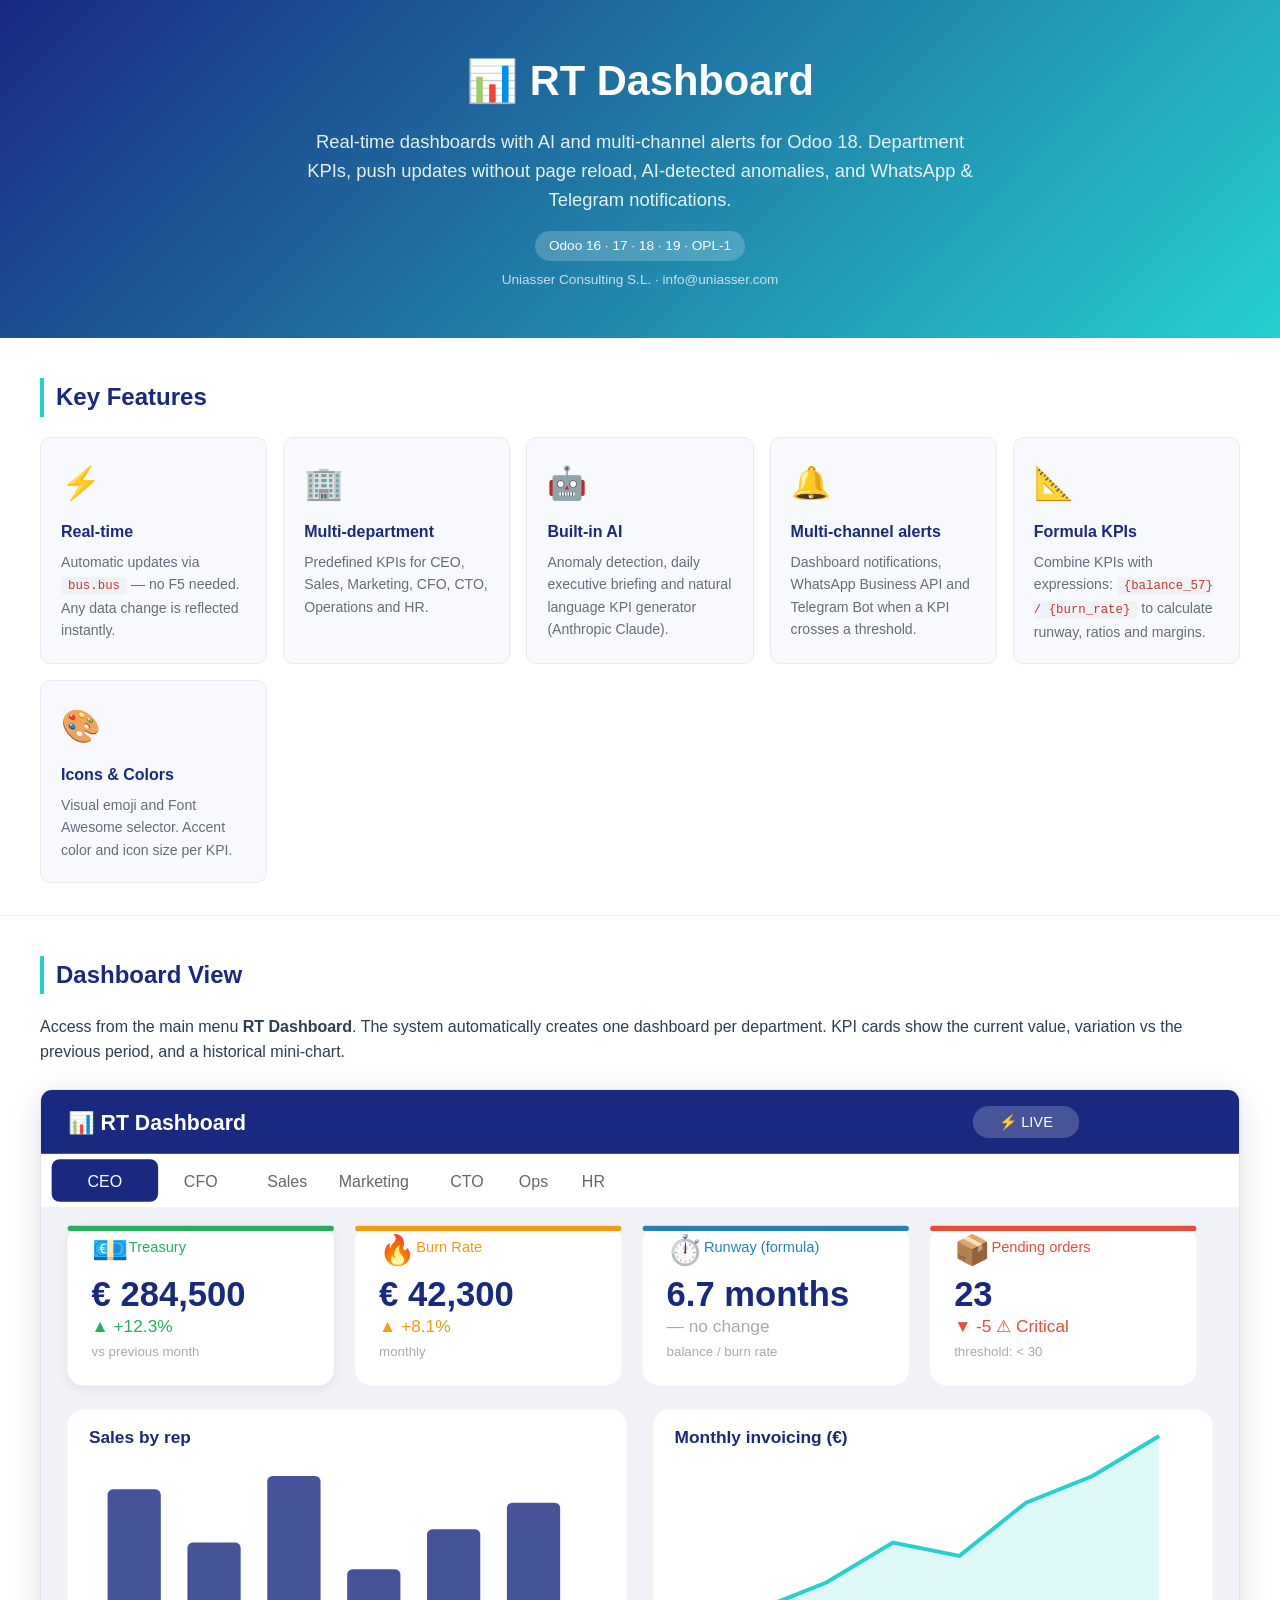
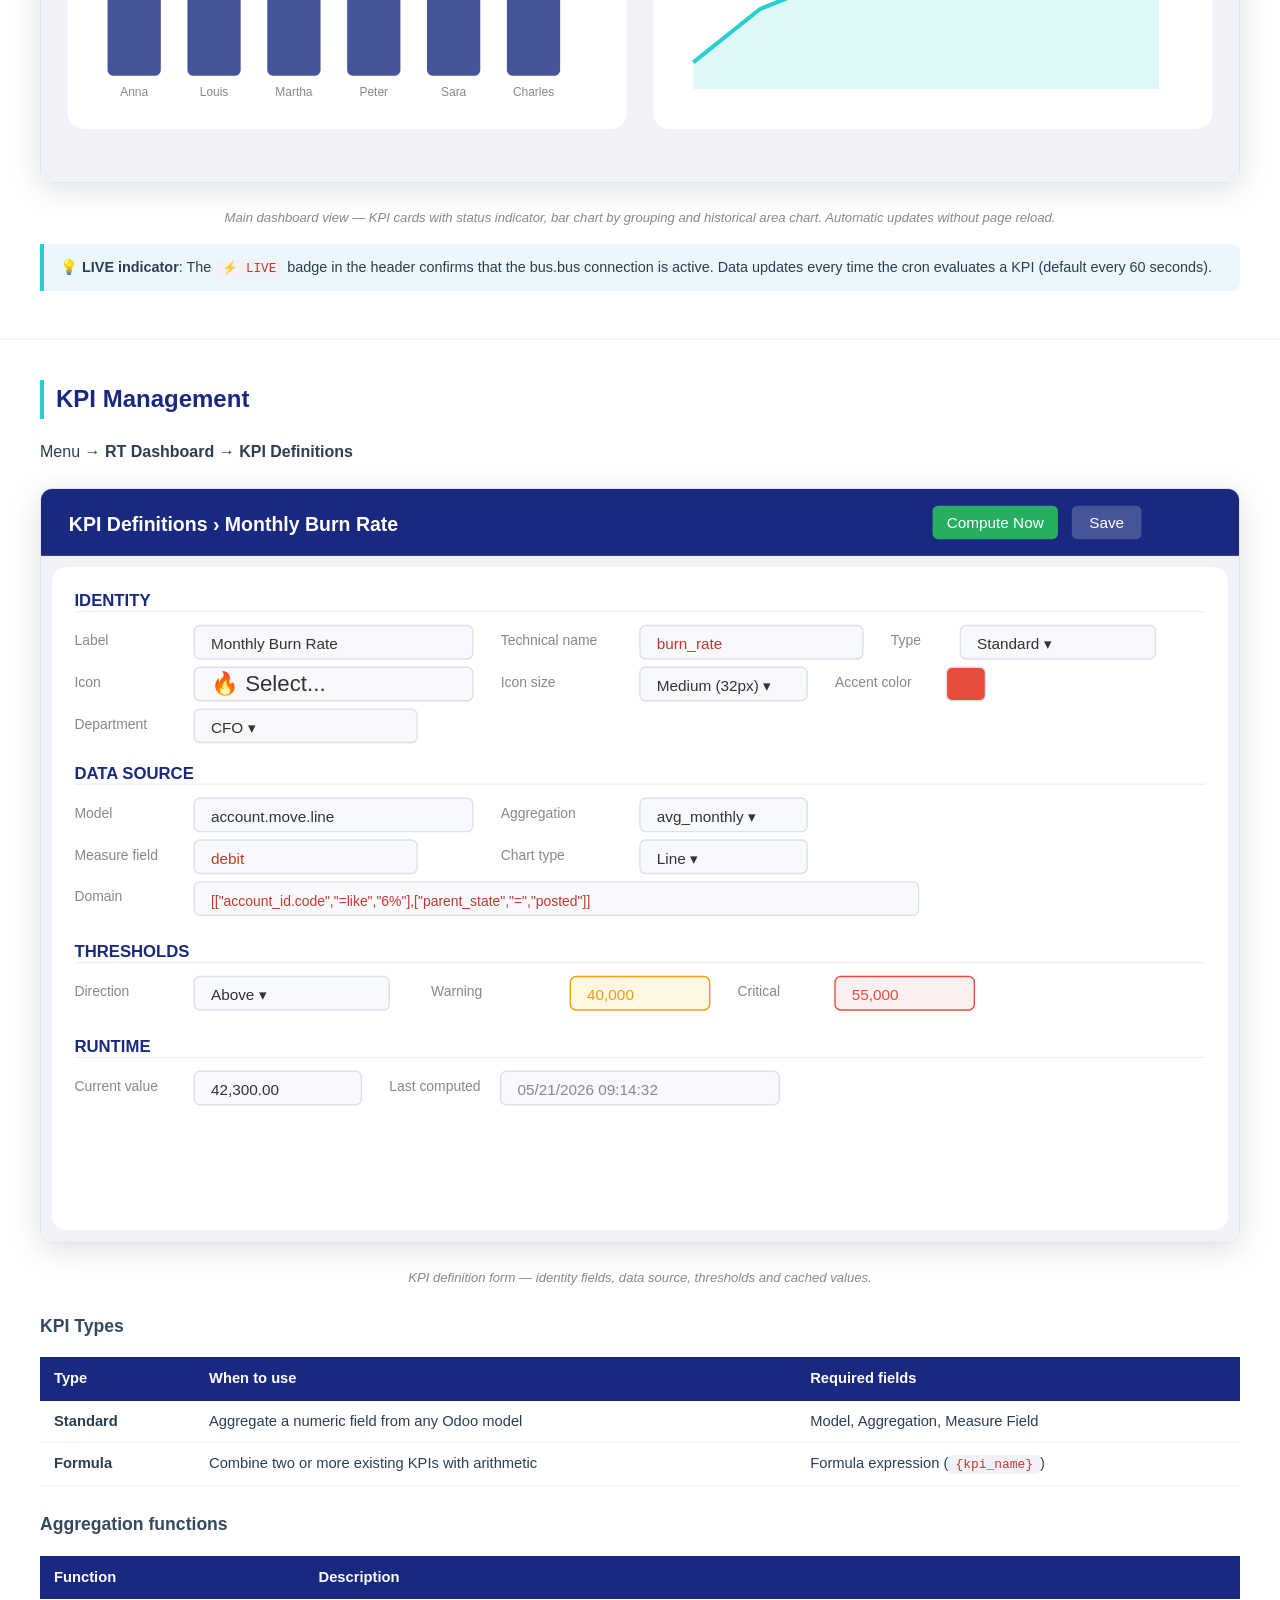
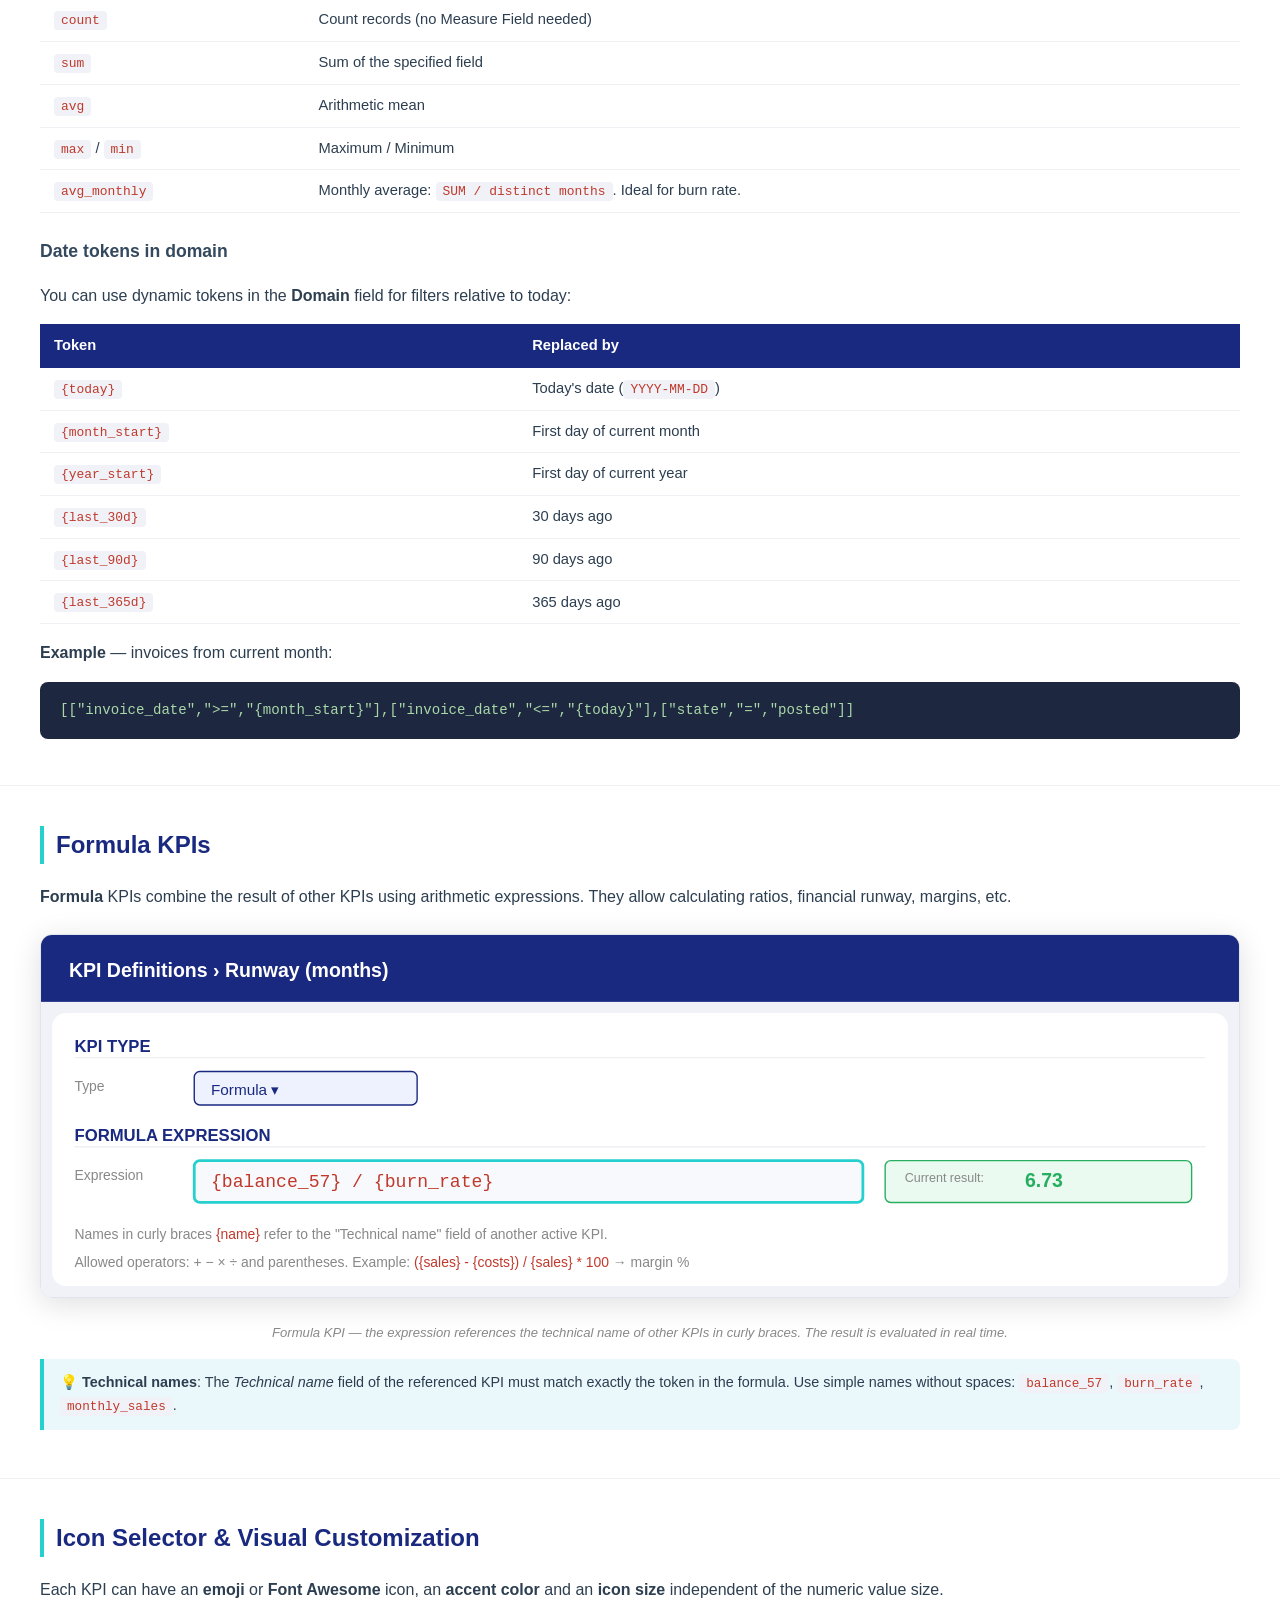
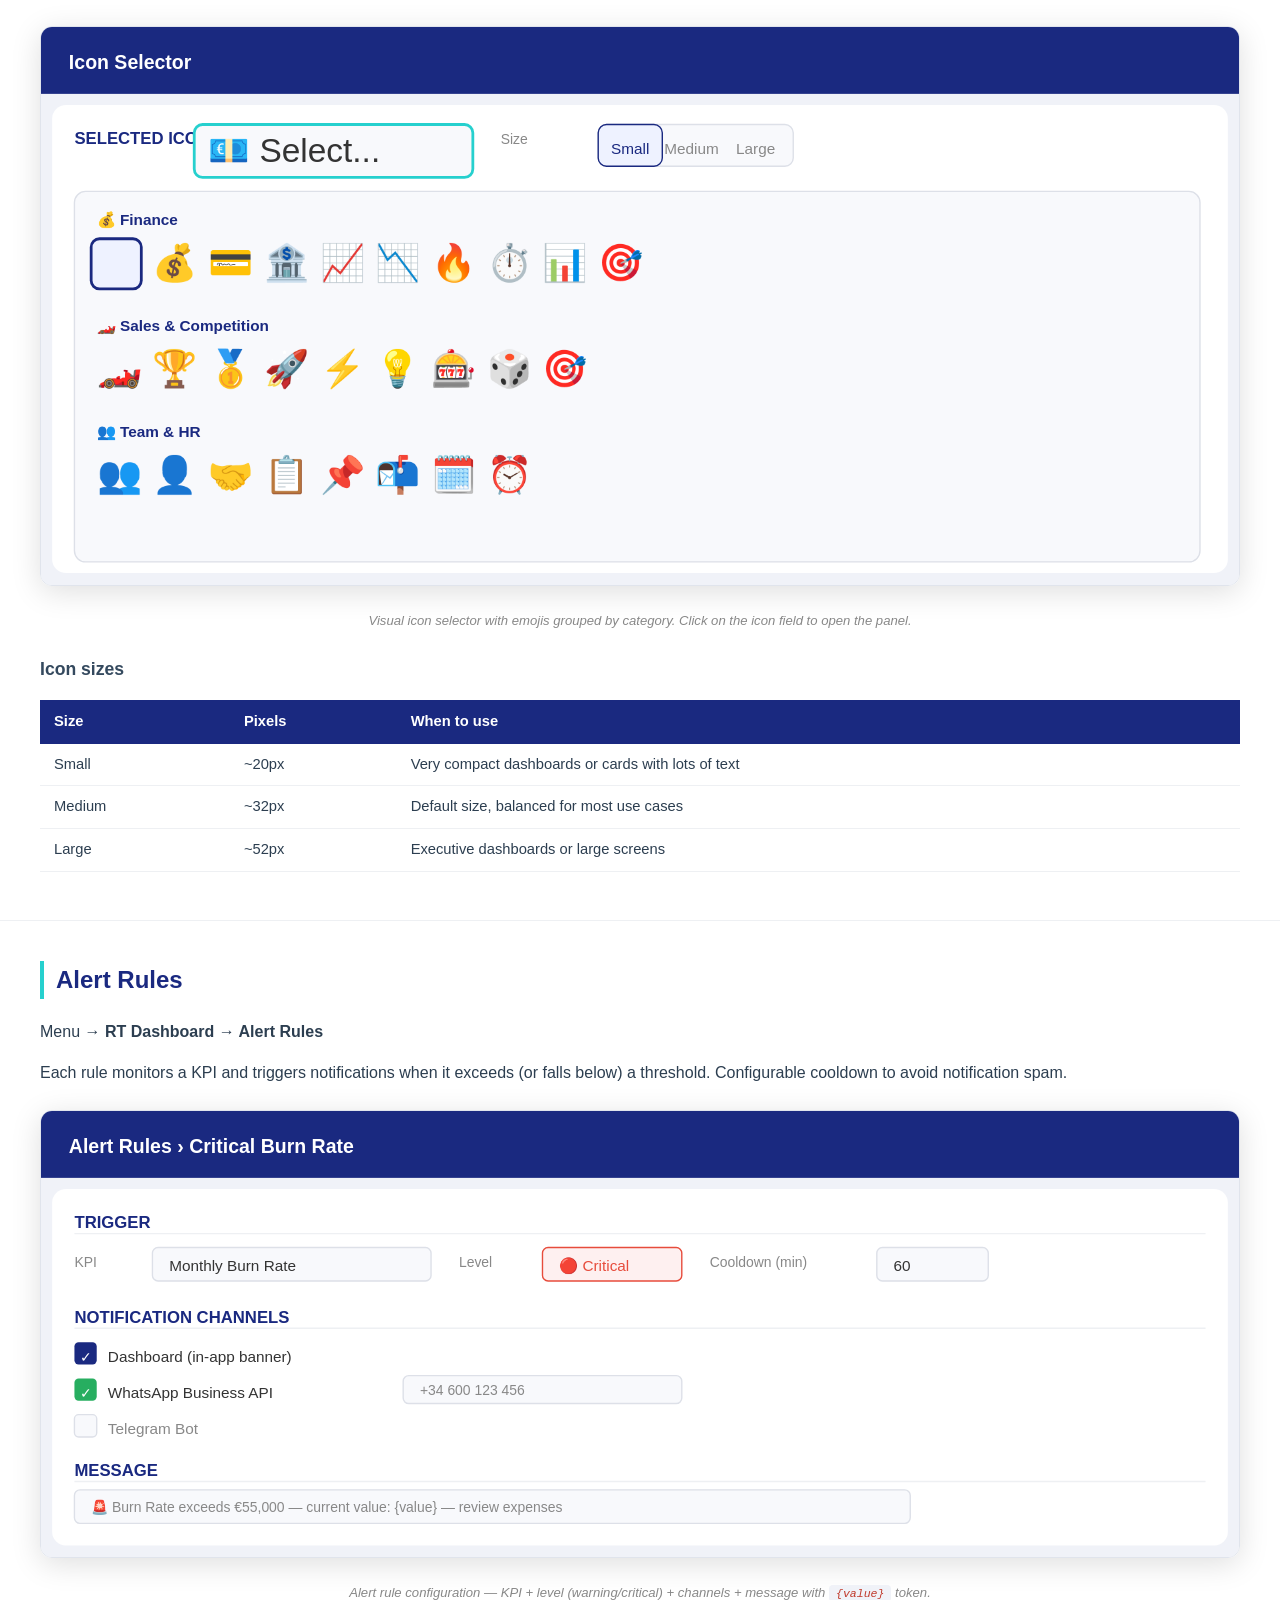
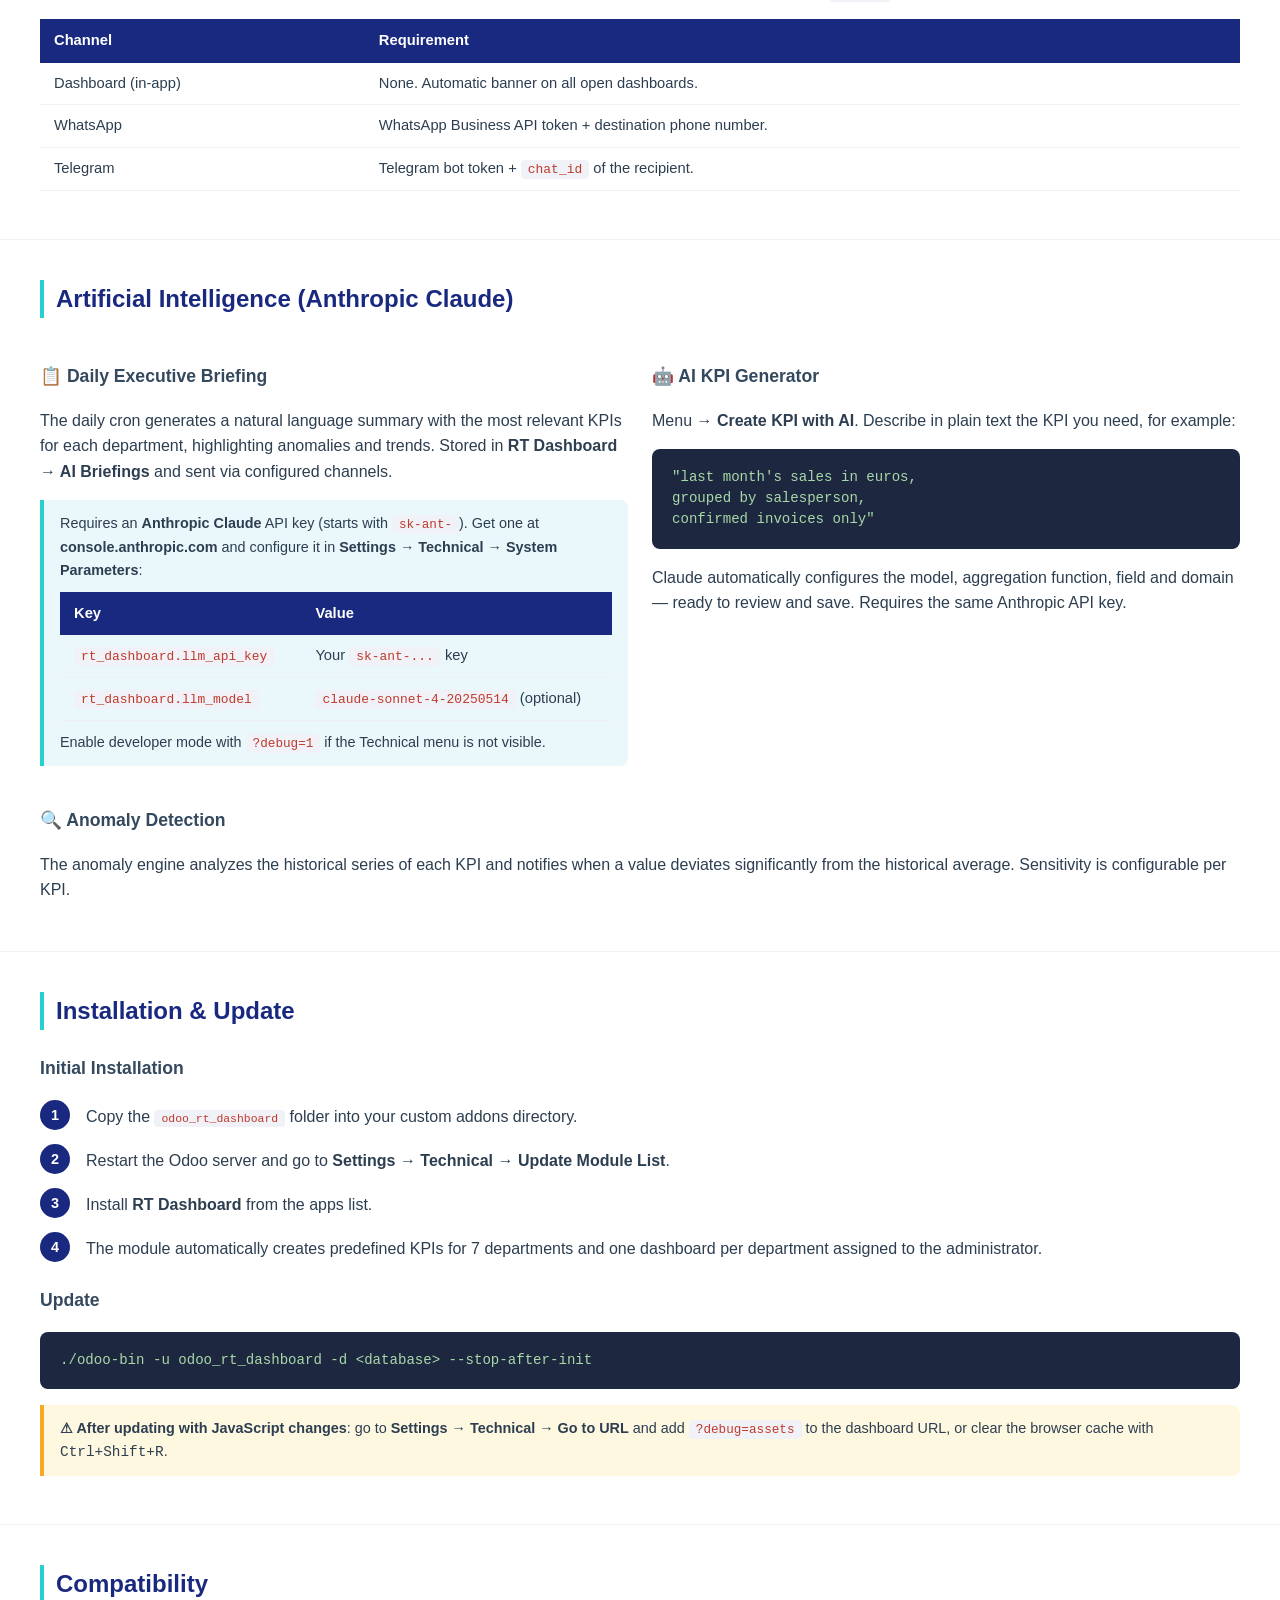
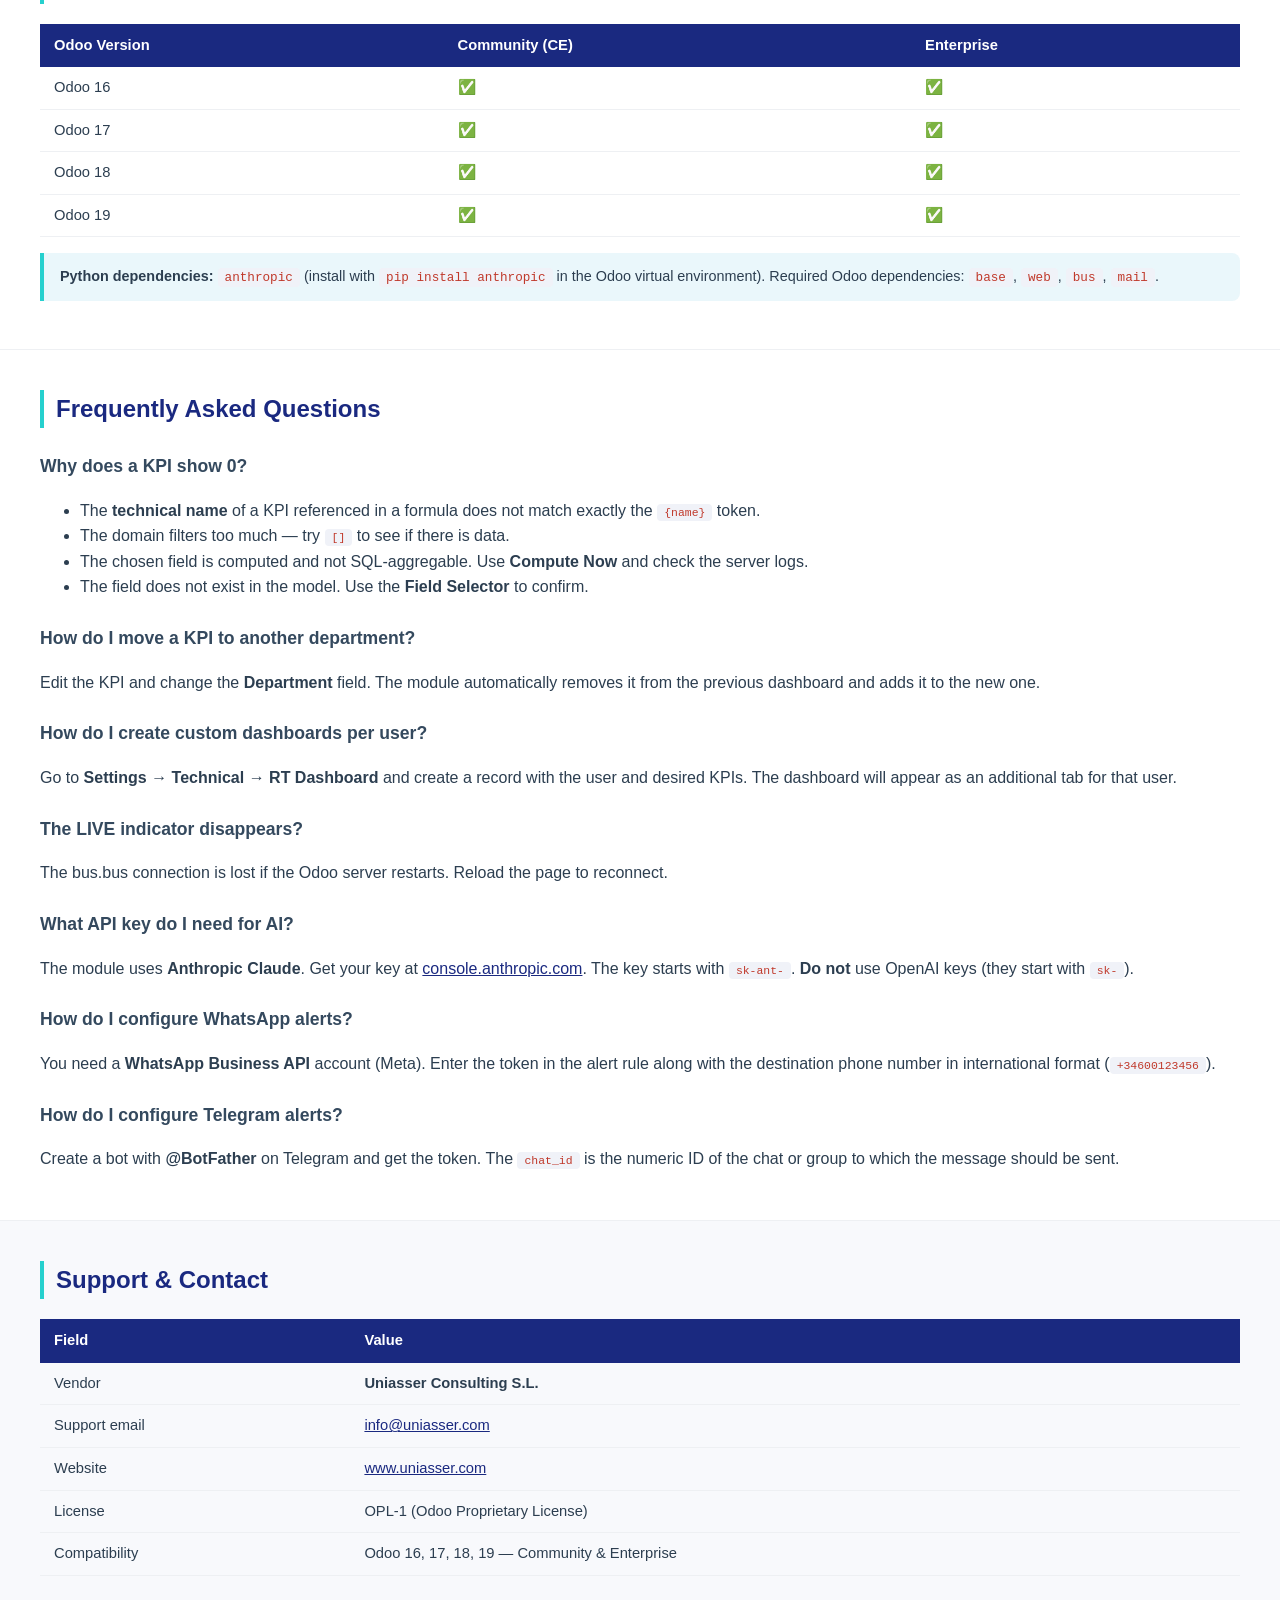
==== commit 3b3ec9a5: "Translate description to English" ====
--- a/odoo16_rt_dashboard/static/description/index.html
+++ b/odoo16_rt_dashboard/static/description/index.html
@@ -1,5 +1,5 @@
 <!DOCTYPE html>
-<html lang="es">
+<html lang="en">
 <head>
 <meta charset="UTF-8">
 <style>
@@ -41,131 +41,114 @@
 <!-- ===== HERO ===== -->
 <div class="hero">
   <h1>📊 RT Dashboard</h1>
-  <p>Dashboards en tiempo real con IA y alertas multicanal para Odoo 18. KPIs por departamento, actualizaciones push sin recargar la página, anomalías detectadas por IA y notificaciones por WhatsApp y Telegram.</p>
+  <p>Real-time dashboards with AI and multi-channel alerts for Odoo 18. Department KPIs, push updates without page reload, AI-detected anomalies, and WhatsApp &amp; Telegram notifications.</p>
   <span class="badge">Odoo 16 · 17 · 18 · 19 · OPL-1</span>
   <br><span style="font-size:.85rem;opacity:.75;display:block;margin-top:8px">Uniasser Consulting S.L. · info@uniasser.com</span>
 </div>
 
-<!-- ===== CARACTERÍSTICAS ===== -->
-<div class="section">
-  <h2>Características principales</h2>
+<!-- ===== FEATURES ===== -->
+<div class="section">
+  <h2>Key Features</h2>
   <div class="feature-grid">
     <div class="feature-card">
       <div class="icon">⚡</div>
-      <h4>Tiempo real</h4>
-      <p>Actualización automática via <code>bus.bus</code> — sin F5. Cualquier cambio en los datos se refleja al instante.</p>
+      <h4>Real-time</h4>
+      <p>Automatic updates via <code>bus.bus</code> — no F5 needed. Any data change is reflected instantly.</p>
     </div>
     <div class="feature-card">
       <div class="icon">🏢</div>
-      <h4>Multi-departamento</h4>
-      <p>KPIs predefinidos para CEO, Ventas, Marketing, CFO, CTO, Operaciones y RRHH.</p>
+      <h4>Multi-department</h4>
+      <p>Predefined KPIs for CEO, Sales, Marketing, CFO, CTO, Operations and HR.</p>
     </div>
     <div class="feature-card">
       <div class="icon">🤖</div>
-      <h4>IA integrada</h4>
-      <p>Detección de anomalías, briefing ejecutivo diario y generador de KPIs por lenguaje natural (OpenAI).</p>
+      <h4>Built-in AI</h4>
+      <p>Anomaly detection, daily executive briefing and natural language KPI generator (Anthropic Claude).</p>
     </div>
     <div class="feature-card">
       <div class="icon">🔔</div>
-      <h4>Alertas multicanal</h4>
-      <p>Notificaciones en dashboard, WhatsApp Business API y Telegram Bot cuando un KPI cruza umbral.</p>
+      <h4>Multi-channel alerts</h4>
+      <p>Dashboard notifications, WhatsApp Business API and Telegram Bot when a KPI crosses a threshold.</p>
     </div>
     <div class="feature-card">
       <div class="icon">📐</div>
-      <h4>KPIs de fórmula</h4>
-      <p>Combina KPIs con expresiones: <code>{saldo_57} / {burn_rate}</code> para calcular runway, ratios y márgenes.</p>
+      <h4>Formula KPIs</h4>
+      <p>Combine KPIs with expressions: <code>{balance_57} / {burn_rate}</code> to calculate runway, ratios and margins.</p>
     </div>
     <div class="feature-card">
       <div class="icon">🎨</div>
-      <h4>Iconos y colores</h4>
-      <p>Selector visual de emojis y Font Awesome. Color de acento y tamaño de icono por KPI.</p>
-    </div>
-  </div>
-</div>
-
-<!-- ===== CAPTURA DASHBOARD ===== -->
-<div class="section">
-  <h2>Vista del dashboard</h2>
-  <p>Accede desde el menú principal <strong>RT Dashboard</strong>. El sistema crea automáticamente un dashboard por departamento. Las tarjetas KPI muestran el valor actual, la variación respecto al período anterior y un minigráfico histórico.</p>
+      <h4>Icons &amp; Colors</h4>
+      <p>Visual emoji and Font Awesome selector. Accent color and icon size per KPI.</p>
+    </div>
+  </div>
+</div>
+
+<!-- ===== DASHBOARD SCREENSHOT ===== -->
+<div class="section">
+  <h2>Dashboard View</h2>
+  <p>Access from the main menu <strong>RT Dashboard</strong>. The system automatically creates one dashboard per department. KPI cards show the current value, variation vs the previous period, and a historical mini-chart.</p>
 
   <div class="screenshot-wrap">
-    <!-- SVG mockup del dashboard principal -->
     <svg viewBox="0 0 900 520" xmlns="http://www.w3.org/2000/svg" style="background:#f0f2f8">
-      <!-- Barra superior Odoo -->
       <rect width="900" height="48" fill="#1a2980"/>
       <text x="20" y="30" fill="white" font-size="16" font-weight="700" font-family="sans-serif">📊 RT Dashboard</text>
       <rect x="700" y="12" width="80" height="24" rx="12" fill="rgba(255,255,255,.2)"/>
       <text x="740" y="28" fill="white" font-size="11" text-anchor="middle" font-family="sans-serif">⚡ LIVE</text>
-
-      <!-- Pestañas departamentos -->
       <rect y="48" width="900" height="40" fill="white" rx="0"/>
       <rect x="8" y="52" width="80" height="32" rx="6" fill="#1a2980"/>
       <text x="48" y="73" fill="white" font-size="12" text-anchor="middle" font-family="sans-serif">CEO</text>
       <text x="120" y="73" fill="#666" font-size="12" text-anchor="middle" font-family="sans-serif">CFO</text>
-      <text x="185" y="73" fill="#666" font-size="12" text-anchor="middle" font-family="sans-serif">Ventas</text>
+      <text x="185" y="73" fill="#666" font-size="12" text-anchor="middle" font-family="sans-serif">Sales</text>
       <text x="250" y="73" fill="#666" font-size="12" text-anchor="middle" font-family="sans-serif">Marketing</text>
       <text x="320" y="73" fill="#666" font-size="12" text-anchor="middle" font-family="sans-serif">CTO</text>
       <text x="370" y="73" fill="#666" font-size="12" text-anchor="middle" font-family="sans-serif">Ops</text>
-      <text x="415" y="73" fill="#666" font-size="12" text-anchor="middle" font-family="sans-serif">RRHH</text>
-
-      <!-- KPI Card 1 - verde -->
+      <text x="415" y="73" fill="#666" font-size="12" text-anchor="middle" font-family="sans-serif">HR</text>
       <rect x="20" y="102" width="200" height="120" rx="12" fill="white" filter="url(#s)"/>
       <rect x="20" y="102" width="200" height="4" rx="2" fill="#27ae60"/>
       <text x="38" y="128" font-size="22" font-family="sans-serif">💶</text>
-      <text x="66" y="122" fill="#27ae60" font-size="11" font-family="sans-serif">Tesorería</text>
-      <text x="38" y="162" fill="#1a2980" font-size="26" font-weight="700" font-family="sans-serif">€ 284.500</text>
+      <text x="66" y="122" fill="#27ae60" font-size="11" font-family="sans-serif">Treasury</text>
+      <text x="38" y="162" fill="#1a2980" font-size="26" font-weight="700" font-family="sans-serif">€ 284,500</text>
       <text x="38" y="182" fill="#27ae60" font-size="13" font-family="sans-serif">▲ +12.3%</text>
-      <text x="38" y="200" fill="#aaa" font-size="10" font-family="sans-serif">vs mes anterior</text>
-
-      <!-- KPI Card 2 - amarillo -->
+      <text x="38" y="200" fill="#aaa" font-size="10" font-family="sans-serif">vs previous month</text>
       <rect x="236" y="102" width="200" height="120" rx="12" fill="white"/>
       <rect x="236" y="102" width="200" height="4" rx="2" fill="#f39c12"/>
       <text x="254" y="128" font-size="22" font-family="sans-serif">🔥</text>
       <text x="282" y="122" fill="#f39c12" font-size="11" font-family="sans-serif">Burn Rate</text>
-      <text x="254" y="162" fill="#1a2980" font-size="26" font-weight="700" font-family="sans-serif">€ 42.300</text>
+      <text x="254" y="162" fill="#1a2980" font-size="26" font-weight="700" font-family="sans-serif">€ 42,300</text>
       <text x="254" y="182" fill="#f39c12" font-size="13" font-family="sans-serif">▲ +8.1%</text>
-      <text x="254" y="200" fill="#aaa" font-size="10" font-family="sans-serif">mensual</text>
-
-      <!-- KPI Card 3 - azul (fórmula: runway) -->
+      <text x="254" y="200" fill="#aaa" font-size="10" font-family="sans-serif">monthly</text>
       <rect x="452" y="102" width="200" height="120" rx="12" fill="white"/>
       <rect x="452" y="102" width="200" height="4" rx="2" fill="#2980b9"/>
       <text x="470" y="128" font-size="22" font-family="sans-serif">⏱️</text>
-      <text x="498" y="122" fill="#2980b9" font-size="11" font-family="sans-serif">Runway (fórmula)</text>
-      <text x="470" y="162" fill="#1a2980" font-size="26" font-weight="700" font-family="sans-serif">6.7 meses</text>
-      <text x="470" y="182" fill="#aaa" font-size="13" font-family="sans-serif">— sin variación</text>
-      <text x="470" y="200" fill="#aaa" font-size="10" font-family="sans-serif">saldo / burn rate</text>
-
-      <!-- KPI Card 4 - rojo -->
+      <text x="498" y="122" fill="#2980b9" font-size="11" font-family="sans-serif">Runway (formula)</text>
+      <text x="470" y="162" fill="#1a2980" font-size="26" font-weight="700" font-family="sans-serif">6.7 months</text>
+      <text x="470" y="182" fill="#aaa" font-size="13" font-family="sans-serif">— no change</text>
+      <text x="470" y="200" fill="#aaa" font-size="10" font-family="sans-serif">balance / burn rate</text>
       <rect x="668" y="102" width="200" height="120" rx="12" fill="white"/>
       <rect x="668" y="102" width="200" height="4" rx="2" fill="#e74c3c"/>
       <text x="686" y="128" font-size="22" font-family="sans-serif">📦</text>
-      <text x="714" y="122" fill="#e74c3c" font-size="11" font-family="sans-serif">Pedidos pendientes</text>
+      <text x="714" y="122" fill="#e74c3c" font-size="11" font-family="sans-serif">Pending orders</text>
       <text x="686" y="162" fill="#1a2980" font-size="26" font-weight="700" font-family="sans-serif">23</text>
-      <text x="686" y="182" fill="#e74c3c" font-size="13" font-family="sans-serif">▼ -5  ⚠ Crítico</text>
-      <text x="686" y="200" fill="#aaa" font-size="10" font-family="sans-serif">umbral: &lt; 30</text>
-
-      <!-- Gráfico de barras simulado -->
+      <text x="686" y="182" fill="#e74c3c" font-size="13" font-family="sans-serif">▼ -5  ⚠ Critical</text>
+      <text x="686" y="200" fill="#aaa" font-size="10" font-family="sans-serif">threshold: &lt; 30</text>
       <rect x="20" y="240" width="420" height="240" rx="12" fill="white"/>
-      <text x="36" y="265" fill="#1a2980" font-size="13" font-weight="700" font-family="sans-serif">Ventas por comercial</text>
+      <text x="36" y="265" fill="#1a2980" font-size="13" font-weight="700" font-family="sans-serif">Sales by rep</text>
       <rect x="50" y="300" width="40" height="140" rx="4" fill="#1a2980" opacity=".8"/>
       <rect x="110" y="340" width="40" height="100" rx="4" fill="#1a2980" opacity=".8"/>
       <rect x="170" y="290" width="40" height="150" rx="4" fill="#1a2980" opacity=".8"/>
       <rect x="230" y="360" width="40" height="80" rx="4" fill="#1a2980" opacity=".8"/>
       <rect x="290" y="330" width="40" height="110" rx="4" fill="#1a2980" opacity=".8"/>
       <rect x="350" y="310" width="40" height="130" rx="4" fill="#1a2980" opacity=".8"/>
-      <text x="70" y="455" fill="#888" font-size="9" text-anchor="middle" font-family="sans-serif">Ana</text>
-      <text x="130" y="455" fill="#888" font-size="9" text-anchor="middle" font-family="sans-serif">Luis</text>
-      <text x="190" y="455" fill="#888" font-size="9" text-anchor="middle" font-family="sans-serif">Marta</text>
-      <text x="250" y="455" fill="#888" font-size="9" text-anchor="middle" font-family="sans-serif">Pedro</text>
+      <text x="70" y="455" fill="#888" font-size="9" text-anchor="middle" font-family="sans-serif">Anna</text>
+      <text x="130" y="455" fill="#888" font-size="9" text-anchor="middle" font-family="sans-serif">Louis</text>
+      <text x="190" y="455" fill="#888" font-size="9" text-anchor="middle" font-family="sans-serif">Martha</text>
+      <text x="250" y="455" fill="#888" font-size="9" text-anchor="middle" font-family="sans-serif">Peter</text>
       <text x="310" y="455" fill="#888" font-size="9" text-anchor="middle" font-family="sans-serif">Sara</text>
-      <text x="370" y="455" fill="#888" font-size="9" text-anchor="middle" font-family="sans-serif">Carlos</text>
-
-      <!-- Gráfico de línea simulado -->
+      <text x="370" y="455" fill="#888" font-size="9" text-anchor="middle" font-family="sans-serif">Charles</text>
       <rect x="460" y="240" width="420" height="240" rx="12" fill="white"/>
-      <text x="476" y="265" fill="#1a2980" font-size="13" font-weight="700" font-family="sans-serif">Facturación mensual (€)</text>
+      <text x="476" y="265" fill="#1a2980" font-size="13" font-weight="700" font-family="sans-serif">Monthly invoicing (€)</text>
       <polyline points="490,430 540,390 590,370 640,340 690,350 740,310 790,290 840,260" fill="none" stroke="#26d0ce" stroke-width="3"/>
       <polygon points="490,430 540,390 590,370 640,340 690,350 740,310 790,290 840,260 840,450 490,450" fill="#26d0ce" opacity=".15"/>
-
       <defs>
         <filter id="s" x="-5%" y="-5%" width="110%" height="130%">
           <feDropShadow dx="0" dy="2" stdDeviation="4" flood-color="rgba(0,0,0,.08)"/>
@@ -173,221 +156,176 @@
       </defs>
     </svg>
   </div>
-  <p class="caption">Vista principal del dashboard — tarjetas KPI con indicador de estado, gráfico de barras por agrupación y gráfico de área histórico. Actualización automática sin recargar.</p>
+  <p class="caption">Main dashboard view — KPI cards with status indicator, bar chart by grouping and historical area chart. Automatic updates without page reload.</p>
 
   <div class="tip">
-    <strong>💡 Indicador LIVE</strong>: El badge <code>⚡ LIVE</code> en la cabecera confirma que la conexión bus.bus está activa. Los datos se actualizan cada vez que el cron evalúa un KPI (por defecto cada 60 segundos).
+    <strong>💡 LIVE indicator</strong>: The <code>⚡ LIVE</code> badge in the header confirms that the bus.bus connection is active. Data updates every time the cron evaluates a KPI (default every 60 seconds).
   </div>
 </div>
 
 <!-- ===== KPI DEFINITIONS ===== -->
 <div class="section">
-  <h2>Gestión de KPIs</h2>
-  <p>Menú → <strong>RT Dashboard → KPI Definitions</strong></p>
+  <h2>KPI Management</h2>
+  <p>Menu → <strong>RT Dashboard → KPI Definitions</strong></p>
 
   <div class="screenshot-wrap">
-    <!-- SVG mockup del formulario KPI -->
     <svg viewBox="0 0 860 540" xmlns="http://www.w3.org/2000/svg" style="background:#f0f2f8">
       <rect width="860" height="48" fill="#1a2980"/>
-      <text x="20" y="30" fill="white" font-size="14" font-weight="700" font-family="sans-serif">KPI Definitions › Burn Rate Mensual</text>
+      <text x="20" y="30" fill="white" font-size="14" font-weight="700" font-family="sans-serif">KPI Definitions › Monthly Burn Rate</text>
       <rect x="640" y="12" width="90" height="24" rx="4" fill="#27ae60"/>
       <text x="685" y="28" fill="white" font-size="11" text-anchor="middle" font-family="sans-serif">Compute Now</text>
       <rect x="740" y="12" width="50" height="24" rx="4" fill="rgba(255,255,255,.2)"/>
-      <text x="765" y="28" fill="white" font-size="11" text-anchor="middle" font-family="sans-serif">Guardar</text>
-
+      <text x="765" y="28" fill="white" font-size="11" text-anchor="middle" font-family="sans-serif">Save</text>
       <rect x="8" y="56" width="844" height="476" rx="10" fill="white"/>
-
-      <!-- Sección Identidad -->
-      <text x="24" y="84" fill="#1a2980" font-size="12" font-weight="700" font-family="sans-serif">IDENTIDAD</text>
+      <text x="24" y="84" fill="#1a2980" font-size="12" font-weight="700" font-family="sans-serif">IDENTITY</text>
       <line x1="24" y1="88" x2="836" y2="88" stroke="#eef0f3" stroke-width="1"/>
-
       <text x="24" y="112" fill="#888" font-size="10" font-family="sans-serif">Label</text>
       <rect x="110" y="98" width="200" height="24" rx="4" fill="#f8f9fc" stroke="#dde0e8" stroke-width="1"/>
-      <text x="122" y="115" fill="#333" font-size="11" font-family="sans-serif">Burn Rate Mensual</text>
-
-      <text x="330" y="112" fill="#888" font-size="10" font-family="sans-serif">Name (técnico)</text>
+      <text x="122" y="115" fill="#333" font-size="11" font-family="sans-serif">Monthly Burn Rate</text>
+      <text x="330" y="112" fill="#888" font-size="10" font-family="sans-serif">Technical name</text>
       <rect x="430" y="98" width="160" height="24" rx="4" fill="#f8f9fc" stroke="#dde0e8" stroke-width="1"/>
       <text x="442" y="115" fill="#c0392b" font-size="11" font-family="sans-serif">burn_rate</text>
-
-      <text x="610" y="112" fill="#888" font-size="10" font-family="sans-serif">Tipo</text>
+      <text x="610" y="112" fill="#888" font-size="10" font-family="sans-serif">Type</text>
       <rect x="660" y="98" width="140" height="24" rx="4" fill="#f8f9fc" stroke="#dde0e8" stroke-width="1"/>
-      <text x="672" y="115" fill="#333" font-size="11" font-family="sans-serif">Estándar ▾</text>
-
-      <!-- Icono + Color -->
-      <text x="24" y="142" fill="#888" font-size="10" font-family="sans-serif">Icono</text>
+      <text x="672" y="115" fill="#333" font-size="11" font-family="sans-serif">Standard ▾</text>
+      <text x="24" y="142" fill="#888" font-size="10" font-family="sans-serif">Icon</text>
       <rect x="110" y="128" width="200" height="24" rx="4" fill="#f8f9fc" stroke="#dde0e8" stroke-width="1"/>
-      <text x="122" y="145" fill="#333" font-size="16" font-family="sans-serif">🔥 Seleccionar...</text>
-
-      <text x="330" y="142" fill="#888" font-size="10" font-family="sans-serif">Tamaño icono</text>
+      <text x="122" y="145" fill="#333" font-size="16" font-family="sans-serif">🔥 Select...</text>
+      <text x="330" y="142" fill="#888" font-size="10" font-family="sans-serif">Icon size</text>
       <rect x="430" y="128" width="120" height="24" rx="4" fill="#f8f9fc" stroke="#dde0e8" stroke-width="1"/>
-      <text x="442" y="145" fill="#333" font-size="11" font-family="sans-serif">Mediano (32px) ▾</text>
-
-      <text x="570" y="142" fill="#888" font-size="10" font-family="sans-serif">Color acento</text>
+      <text x="442" y="145" fill="#333" font-size="11" font-family="sans-serif">Medium (32px) ▾</text>
+      <text x="570" y="142" fill="#888" font-size="10" font-family="sans-serif">Accent color</text>
       <rect x="650" y="128" width="28" height="24" rx="4" fill="#e74c3c" stroke="#dde0e8" stroke-width="1"/>
-
-      <text x="24" y="172" fill="#888" font-size="10" font-family="sans-serif">Departamento</text>
+      <text x="24" y="172" fill="#888" font-size="10" font-family="sans-serif">Department</text>
       <rect x="110" y="158" width="160" height="24" rx="4" fill="#f8f9fc" stroke="#dde0e8" stroke-width="1"/>
       <text x="122" y="175" fill="#333" font-size="11" font-family="sans-serif">CFO ▾</text>
-
-      <!-- Sección Fuente de datos -->
-      <text x="24" y="208" fill="#1a2980" font-size="12" font-weight="700" font-family="sans-serif">FUENTE DE DATOS</text>
+      <text x="24" y="208" fill="#1a2980" font-size="12" font-weight="700" font-family="sans-serif">DATA SOURCE</text>
       <line x1="24" y1="212" x2="836" y2="212" stroke="#eef0f3" stroke-width="1"/>
-
-      <text x="24" y="236" fill="#888" font-size="10" font-family="sans-serif">Modelo</text>
+      <text x="24" y="236" fill="#888" font-size="10" font-family="sans-serif">Model</text>
       <rect x="110" y="222" width="200" height="24" rx="4" fill="#f8f9fc" stroke="#dde0e8" stroke-width="1"/>
       <text x="122" y="239" fill="#333" font-size="11" font-family="sans-serif">account.move.line</text>
-
-      <text x="330" y="236" fill="#888" font-size="10" font-family="sans-serif">Agregación</text>
+      <text x="330" y="236" fill="#888" font-size="10" font-family="sans-serif">Aggregation</text>
       <rect x="430" y="222" width="120" height="24" rx="4" fill="#f8f9fc" stroke="#dde0e8" stroke-width="1"/>
       <text x="442" y="239" fill="#333" font-size="11" font-family="sans-serif">avg_monthly ▾</text>
-
-      <text x="24" y="266" fill="#888" font-size="10" font-family="sans-serif">Campo medida</text>
+      <text x="24" y="266" fill="#888" font-size="10" font-family="sans-serif">Measure field</text>
       <rect x="110" y="252" width="160" height="24" rx="4" fill="#f8f9fc" stroke="#dde0e8" stroke-width="1"/>
       <text x="122" y="269" fill="#c0392b" font-size="11" font-family="sans-serif">debit</text>
-
-      <text x="330" y="266" fill="#888" font-size="10" font-family="sans-serif">Tipo gráfico</text>
+      <text x="330" y="266" fill="#888" font-size="10" font-family="sans-serif">Chart type</text>
       <rect x="430" y="252" width="120" height="24" rx="4" fill="#f8f9fc" stroke="#dde0e8" stroke-width="1"/>
-      <text x="442" y="269" fill="#333" font-size="11" font-family="sans-serif">Línea ▾</text>
-
-      <!-- Dominio -->
-      <text x="24" y="296" fill="#888" font-size="10" font-family="sans-serif">Dominio</text>
+      <text x="442" y="269" fill="#333" font-size="11" font-family="sans-serif">Line ▾</text>
+      <text x="24" y="296" fill="#888" font-size="10" font-family="sans-serif">Domain</text>
       <rect x="110" y="282" width="520" height="24" rx="4" fill="#f8f9fc" stroke="#dde0e8" stroke-width="1"/>
       <text x="122" y="299" fill="#c0392b" font-size="10" font-family="sans-serif">[["account_id.code","=like","6%"],["parent_state","=","posted"]]</text>
-
-      <!-- Umbrales -->
-      <text x="24" y="336" fill="#1a2980" font-size="12" font-weight="700" font-family="sans-serif">UMBRALES</text>
+      <text x="24" y="336" fill="#1a2980" font-size="12" font-weight="700" font-family="sans-serif">THRESHOLDS</text>
       <line x1="24" y1="340" x2="836" y2="340" stroke="#eef0f3" stroke-width="1"/>
-
-      <text x="24" y="364" fill="#888" font-size="10" font-family="sans-serif">Dirección</text>
+      <text x="24" y="364" fill="#888" font-size="10" font-family="sans-serif">Direction</text>
       <rect x="110" y="350" width="140" height="24" rx="4" fill="#f8f9fc" stroke="#dde0e8" stroke-width="1"/>
-      <text x="122" y="367" fill="#333" font-size="11" font-family="sans-serif">Por encima ▾</text>
-
-      <text x="280" y="364" fill="#888" font-size="10" font-family="sans-serif">Advertencia</text>
+      <text x="122" y="367" fill="#333" font-size="11" font-family="sans-serif">Above ▾</text>
+      <text x="280" y="364" fill="#888" font-size="10" font-family="sans-serif">Warning</text>
       <rect x="380" y="350" width="100" height="24" rx="4" fill="#fff8e1" stroke="#f39c12" stroke-width="1"/>
-      <text x="392" y="367" fill="#f39c12" font-size="11" font-family="sans-serif">40.000</text>
-
-      <text x="500" y="364" fill="#888" font-size="10" font-family="sans-serif">Crítico</text>
+      <text x="392" y="367" fill="#f39c12" font-size="11" font-family="sans-serif">40,000</text>
+      <text x="500" y="364" fill="#888" font-size="10" font-family="sans-serif">Critical</text>
       <rect x="570" y="350" width="100" height="24" rx="4" fill="#fef0f0" stroke="#e74c3c" stroke-width="1"/>
-      <text x="582" y="367" fill="#e74c3c" font-size="11" font-family="sans-serif">55.000</text>
-
-      <!-- Runtime -->
-      <text x="24" y="404" fill="#1a2980" font-size="12" font-weight="700" font-family="sans-serif">TIEMPO DE EJECUCIÓN</text>
+      <text x="582" y="367" fill="#e74c3c" font-size="11" font-family="sans-serif">55,000</text>
+      <text x="24" y="404" fill="#1a2980" font-size="12" font-weight="700" font-family="sans-serif">RUNTIME</text>
       <line x1="24" y1="408" x2="836" y2="408" stroke="#eef0f3" stroke-width="1"/>
-
-      <text x="24" y="432" fill="#888" font-size="10" font-family="sans-serif">Valor actual</text>
+      <text x="24" y="432" fill="#888" font-size="10" font-family="sans-serif">Current value</text>
       <rect x="110" y="418" width="120" height="24" rx="4" fill="#f8f9fc" stroke="#dde0e8" stroke-width="1"/>
-      <text x="122" y="435" fill="#333" font-size="11" font-family="sans-serif">42.300,00</text>
-
-      <text x="250" y="432" fill="#888" font-size="10" font-family="sans-serif">Última vez</text>
+      <text x="122" y="435" fill="#333" font-size="11" font-family="sans-serif">42,300.00</text>
+      <text x="250" y="432" fill="#888" font-size="10" font-family="sans-serif">Last computed</text>
       <rect x="330" y="418" width="200" height="24" rx="4" fill="#f8f9fc" stroke="#dde0e8" stroke-width="1"/>
-      <text x="342" y="435" fill="#888" font-size="11" font-family="sans-serif">21/05/2026 09:14:32</text>
+      <text x="342" y="435" fill="#888" font-size="11" font-family="sans-serif">05/21/2026 09:14:32</text>
     </svg>
   </div>
-  <p class="caption">Formulario de definición de KPI — campos de identidad, fuente de datos, umbrales y valores en caché.</p>
-
-  <h3>Tipos de KPI</h3>
-  <table>
-    <tr><th>Tipo</th><th>Cuándo usarlo</th><th>Campos requeridos</th></tr>
-    <tr><td><strong>Estándar</strong></td><td>Agregar un campo numérico de cualquier modelo Odoo</td><td>Modelo, Agregación, Measure Field</td></tr>
-    <tr><td><strong>Fórmula</strong></td><td>Combinar dos o más KPIs existentes con aritmética</td><td>Expresión fórmula (<code>{nombre_kpi}</code>)</td></tr>
-  </table>
-
-  <h3>Funciones de agregación</h3>
-  <table>
-    <tr><th>Función</th><th>Descripción</th></tr>
-    <tr><td><code>count</code></td><td>Cuenta registros (no necesita Measure Field)</td></tr>
-    <tr><td><code>sum</code></td><td>Suma del campo indicado</td></tr>
-    <tr><td><code>avg</code></td><td>Media aritmética</td></tr>
-    <tr><td><code>max</code> / <code>min</code></td><td>Máximo / Mínimo</td></tr>
-    <tr><td><code>avg_monthly</code></td><td>Media mensual: <code>SUM / meses distintos</code>. Ideal para burn rate.</td></tr>
-  </table>
-
-  <h3>Tokens de fecha en el dominio</h3>
-  <p>Puedes usar tokens dinámicos en el campo <strong>Domain</strong> para filtros relativos a hoy:</p>
-  <table>
-    <tr><th>Token</th><th>Se reemplaza por</th></tr>
-    <tr><td><code>{hoy}</code></td><td>Fecha de hoy (<code>YYYY-MM-DD</code>)</td></tr>
-    <tr><td><code>{inicio_mes}</code></td><td>Primer día del mes actual</td></tr>
-    <tr><td><code>{inicio_año}</code></td><td>Primer día del año actual</td></tr>
-    <tr><td><code>{hace_30d}</code></td><td>Hace 30 días</td></tr>
-    <tr><td><code>{hace_90d}</code></td><td>Hace 90 días</td></tr>
-    <tr><td><code>{hace_365d}</code></td><td>Hace 365 días</td></tr>
-  </table>
-  <p><strong>Ejemplo</strong> — facturas del mes actual:</p>
-  <pre>[["invoice_date",">=","{inicio_mes}"],["invoice_date","&lt;=","{hoy}"],["state","=","posted"]]</pre>
-</div>
-
-<!-- ===== KPI FÓRMULA ===== -->
-<div class="section">
-  <h2>KPIs de Fórmula</h2>
-  <p>Los KPIs de tipo <strong>Fórmula</strong> combinan el resultado de otros KPIs mediante expresiones aritméticas. Permiten calcular ratios, runway financiero, márgenes, etc.</p>
+  <p class="caption">KPI definition form — identity fields, data source, thresholds and cached values.</p>
+
+  <h3>KPI Types</h3>
+  <table>
+    <tr><th>Type</th><th>When to use</th><th>Required fields</th></tr>
+    <tr><td><strong>Standard</strong></td><td>Aggregate a numeric field from any Odoo model</td><td>Model, Aggregation, Measure Field</td></tr>
+    <tr><td><strong>Formula</strong></td><td>Combine two or more existing KPIs with arithmetic</td><td>Formula expression (<code>{kpi_name}</code>)</td></tr>
+  </table>
+
+  <h3>Aggregation functions</h3>
+  <table>
+    <tr><th>Function</th><th>Description</th></tr>
+    <tr><td><code>count</code></td><td>Count records (no Measure Field needed)</td></tr>
+    <tr><td><code>sum</code></td><td>Sum of the specified field</td></tr>
+    <tr><td><code>avg</code></td><td>Arithmetic mean</td></tr>
+    <tr><td><code>max</code> / <code>min</code></td><td>Maximum / Minimum</td></tr>
+    <tr><td><code>avg_monthly</code></td><td>Monthly average: <code>SUM / distinct months</code>. Ideal for burn rate.</td></tr>
+  </table>
+
+  <h3>Date tokens in domain</h3>
+  <p>You can use dynamic tokens in the <strong>Domain</strong> field for filters relative to today:</p>
+  <table>
+    <tr><th>Token</th><th>Replaced by</th></tr>
+    <tr><td><code>{today}</code></td><td>Today's date (<code>YYYY-MM-DD</code>)</td></tr>
+    <tr><td><code>{month_start}</code></td><td>First day of current month</td></tr>
+    <tr><td><code>{year_start}</code></td><td>First day of current year</td></tr>
+    <tr><td><code>{last_30d}</code></td><td>30 days ago</td></tr>
+    <tr><td><code>{last_90d}</code></td><td>90 days ago</td></tr>
+    <tr><td><code>{last_365d}</code></td><td>365 days ago</td></tr>
+  </table>
+  <p><strong>Example</strong> — invoices from current month:</p>
+  <pre>[["invoice_date",">=","{month_start}"],["invoice_date","&lt;=","{today}"],["state","=","posted"]]</pre>
+</div>
+
+<!-- ===== FORMULA KPI ===== -->
+<div class="section">
+  <h2>Formula KPIs</h2>
+  <p><strong>Formula</strong> KPIs combine the result of other KPIs using arithmetic expressions. They allow calculating ratios, financial runway, margins, etc.</p>
 
   <div class="screenshot-wrap">
     <svg viewBox="0 0 860 260" xmlns="http://www.w3.org/2000/svg" style="background:#f0f2f8">
       <rect width="860" height="48" fill="#1a2980"/>
-      <text x="20" y="30" fill="white" font-size="14" font-weight="700" font-family="sans-serif">KPI Definitions › Runway (meses)</text>
-
+      <text x="20" y="30" fill="white" font-size="14" font-weight="700" font-family="sans-serif">KPI Definitions › Runway (months)</text>
       <rect x="8" y="56" width="844" height="196" rx="10" fill="white"/>
-
-      <text x="24" y="84" fill="#1a2980" font-size="12" font-weight="700" font-family="sans-serif">TIPO DE KPI</text>
+      <text x="24" y="84" fill="#1a2980" font-size="12" font-weight="700" font-family="sans-serif">KPI TYPE</text>
       <line x1="24" y1="88" x2="836" y2="88" stroke="#eef0f3"/>
-
-      <text x="24" y="112" fill="#888" font-size="10" font-family="sans-serif">Tipo</text>
+      <text x="24" y="112" fill="#888" font-size="10" font-family="sans-serif">Type</text>
       <rect x="110" y="98" width="160" height="24" rx="4" fill="#eef2ff" stroke="#1a2980" stroke-width="1"/>
-      <text x="122" y="115" fill="#1a2980" font-size="11" font-family="sans-serif">Fórmula ▾</text>
-
-      <text x="24" y="148" fill="#1a2980" font-size="12" font-weight="700" font-family="sans-serif">EXPRESIÓN FÓRMULA</text>
+      <text x="122" y="115" fill="#1a2980" font-size="11" font-family="sans-serif">Formula ▾</text>
+      <text x="24" y="148" fill="#1a2980" font-size="12" font-weight="700" font-family="sans-serif">FORMULA EXPRESSION</text>
       <line x1="24" y1="152" x2="836" y2="152" stroke="#eef0f3"/>
-
-      <text x="24" y="176" fill="#888" font-size="10" font-family="sans-serif">Expresión</text>
+      <text x="24" y="176" fill="#888" font-size="10" font-family="sans-serif">Expression</text>
       <rect x="110" y="162" width="480" height="30" rx="4" fill="#f8f9fc" stroke="#26d0ce" stroke-width="2"/>
-      <text x="122" y="181" fill="#c0392b" font-size="13" font-family="monospace">{saldo_57} / {burn_rate}</text>
-
+      <text x="122" y="181" fill="#c0392b" font-size="13" font-family="monospace">{balance_57} / {burn_rate}</text>
       <rect x="606" y="162" width="220" height="30" rx="4" fill="#eafaf1" stroke="#27ae60" stroke-width="1"/>
-      <text x="620" y="177" fill="#888" font-size="9" font-family="sans-serif">Resultado actual:</text>
+      <text x="620" y="177" fill="#888" font-size="9" font-family="sans-serif">Current result:</text>
       <text x="720" y="181" fill="#27ae60" font-size="14" font-weight="700" text-anchor="middle" font-family="sans-serif">6.73</text>
-
-      <text x="24" y="218" fill="#888" font-size="10" font-family="sans-serif">Los nombres entre llaves <tspan fill="#c0392b">{nombre}</tspan> corresponden al campo "Name (técnico)" de otro KPI activo.</text>
-      <text x="24" y="238" fill="#888" font-size="10" font-family="sans-serif">Operadores permitidos: + − × ÷ y paréntesis. Ejemplo: <tspan fill="#c0392b">({ventas} - {costes}) / {ventas} * 100</tspan> → margen %</text>
+      <text x="24" y="218" fill="#888" font-size="10" font-family="sans-serif">Names in curly braces <tspan fill="#c0392b">{name}</tspan> refer to the "Technical name" field of another active KPI.</text>
+      <text x="24" y="238" fill="#888" font-size="10" font-family="sans-serif">Allowed operators: + − × ÷ and parentheses. Example: <tspan fill="#c0392b">({sales} - {costs}) / {sales} * 100</tspan> → margin %</text>
     </svg>
   </div>
-  <p class="caption">KPI de fórmula — la expresión referencia el nombre técnico de otros KPIs entre llaves. El resultado se evalúa en tiempo real.</p>
+  <p class="caption">Formula KPI — the expression references the technical name of other KPIs in curly braces. The result is evaluated in real time.</p>
 
   <div class="tip">
-    <strong>💡 Nombres técnicos</strong>: El campo <em>Name (técnico)</em> del KPI referenciado debe coincidir exactamente con el token en la fórmula. Usa nombres simples sin espacios: <code>saldo_57</code>, <code>burn_rate</code>, <code>ventas_mes</code>.
-  </div>
-</div>
-
-<!-- ===== SELECTOR DE ICONOS ===== -->
-<div class="section">
-  <h2>Selector de iconos y personalización visual</h2>
-  <p>Cada KPI puede tener un <strong>emoji</strong> o icono <strong>Font Awesome</strong>, un <strong>color de acento</strong> y un <strong>tamaño de icono</strong> independiente del tamaño del valor numérico.</p>
+    <strong>💡 Technical names</strong>: The <em>Technical name</em> field of the referenced KPI must match exactly the token in the formula. Use simple names without spaces: <code>balance_57</code>, <code>burn_rate</code>, <code>monthly_sales</code>.
+  </div>
+</div>
+
+<!-- ===== ICON SELECTOR ===== -->
+<div class="section">
+  <h2>Icon Selector &amp; Visual Customization</h2>
+  <p>Each KPI can have an <strong>emoji</strong> or <strong>Font Awesome</strong> icon, an <strong>accent color</strong> and an <strong>icon size</strong> independent of the numeric value size.</p>
 
   <div class="screenshot-wrap">
     <svg viewBox="0 0 860 400" xmlns="http://www.w3.org/2000/svg" style="background:#f0f2f8">
       <rect width="860" height="48" fill="#1a2980"/>
-      <text x="20" y="30" fill="white" font-size="14" font-weight="700" font-family="sans-serif">Selector de iconos</text>
-
+      <text x="20" y="30" fill="white" font-size="14" font-weight="700" font-family="sans-serif">Icon Selector</text>
       <rect x="8" y="56" width="844" height="336" rx="10" fill="white"/>
-
-      <!-- Preview del KPI -->
-      <text x="24" y="84" fill="#1a2980" font-size="12" font-weight="700" font-family="sans-serif">ICONO SELECCIONADO</text>
+      <text x="24" y="84" fill="#1a2980" font-size="12" font-weight="700" font-family="sans-serif">SELECTED ICON</text>
       <rect x="110" y="70" width="200" height="38" rx="6" fill="#f8f9fc" stroke="#26d0ce" stroke-width="2"/>
-      <text x="120" y="97" fill="#333" font-size="24" font-family="sans-serif">💶  Seleccionar...</text>
-
-      <text x="330" y="84" fill="#888" font-size="10" font-family="sans-serif">Tamaño</text>
+      <text x="120" y="97" fill="#333" font-size="24" font-family="sans-serif">💶  Select...</text>
+      <text x="330" y="84" fill="#888" font-size="10" font-family="sans-serif">Size</text>
       <rect x="400" y="70" width="140" height="30" rx="6" fill="#f8f9fc" stroke="#dde0e8"/>
       <rect x="400" y="70" width="46" height="30" rx="6" fill="#eef2ff" stroke="#1a2980"/>
-      <text x="423" y="91" fill="#1a2980" font-size="11" text-anchor="middle" font-family="sans-serif">Pequeño</text>
-      <text x="467" y="91" fill="#888" font-size="11" text-anchor="middle" font-family="sans-serif">Medio</text>
-      <text x="513" y="91" fill="#888" font-size="11" text-anchor="middle" font-family="sans-serif">Grande</text>
-
-      <!-- Panel de selección -->
+      <text x="423" y="91" fill="#1a2980" font-size="11" text-anchor="middle" font-family="sans-serif">Small</text>
+      <text x="467" y="91" fill="#888" font-size="11" text-anchor="middle" font-family="sans-serif">Medium</text>
+      <text x="513" y="91" fill="#888" font-size="11" text-anchor="middle" font-family="sans-serif">Large</text>
       <rect x="24" y="118" width="808" height="266" rx="8" fill="#f8f9fc" stroke="#dde0e8"/>
-
-      <!-- Categorías -->
-      <text x="40" y="142" fill="#1a2980" font-size="11" font-weight="700" font-family="sans-serif">💰 Finanzas</text>
-      <!-- Emoji grid fila 1 -->
+      <text x="40" y="142" fill="#1a2980" font-size="11" font-weight="700" font-family="sans-serif">💰 Finance</text>
       <text x="40"  y="178" font-size="26" font-family="sans-serif">💶</text>
       <text x="80"  y="178" font-size="26" font-family="sans-serif">💰</text>
       <text x="120" y="178" font-size="26" font-family="sans-serif">💳</text>
@@ -398,10 +336,8 @@
       <text x="320" y="178" font-size="26" font-family="sans-serif">⏱️</text>
       <text x="360" y="178" font-size="26" font-family="sans-serif">📊</text>
       <text x="400" y="178" font-size="26" font-family="sans-serif">🎯</text>
-      <!-- Seleccionado highlight -->
       <rect x="36" y="152" width="36" height="36" rx="6" fill="#eef2ff" stroke="#1a2980" stroke-width="2"/>
-
-      <text x="40" y="218" fill="#1a2980" font-size="11" font-weight="700" font-family="sans-serif">🏎️ Ventas y Competición</text>
+      <text x="40" y="218" fill="#1a2980" font-size="11" font-weight="700" font-family="sans-serif">🏎️ Sales &amp; Competition</text>
       <text x="40"  y="254" font-size="26" font-family="sans-serif">🏎️</text>
       <text x="80"  y="254" font-size="26" font-family="sans-serif">🏆</text>
       <text x="120" y="254" font-size="26" font-family="sans-serif">🥇</text>
@@ -411,8 +347,7 @@
       <text x="280" y="254" font-size="26" font-family="sans-serif">🎰</text>
       <text x="320" y="254" font-size="26" font-family="sans-serif">🎲</text>
       <text x="360" y="254" font-size="26" font-family="sans-serif">🎯</text>
-
-      <text x="40" y="294" fill="#1a2980" font-size="11" font-weight="700" font-family="sans-serif">👥 Equipo y RRHH</text>
+      <text x="40" y="294" fill="#1a2980" font-size="11" font-weight="700" font-family="sans-serif">👥 Team &amp; HR</text>
       <text x="40"  y="330" font-size="26" font-family="sans-serif">👥</text>
       <text x="80"  y="330" font-size="26" font-family="sans-serif">👤</text>
       <text x="120" y="330" font-size="26" font-family="sans-serif">🤝</text>
@@ -423,196 +358,183 @@
       <text x="320" y="330" font-size="26" font-family="sans-serif">⏰</text>
     </svg>
   </div>
-  <p class="caption">Selector visual de iconos con emojis agrupados por categoría. Haz clic en el icono del campo para abrir el panel.</p>
-
-  <h3>Tamaños de icono</h3>
-  <table>
-    <tr><th>Tamaño</th><th>Píxeles</th><th>Cuándo usarlo</th></tr>
-    <tr><td>Pequeño</td><td>~20px</td><td>Dashboards muy compactos o tarjetas con mucho texto</td></tr>
-    <tr><td>Mediano</td><td>~32px</td><td>Tamaño por defecto, equilibrado para la mayoría de casos</td></tr>
-    <tr><td>Grande</td><td>~52px</td><td>Dashboards ejecutivos o en pantallas grandes</td></tr>
-  </table>
-</div>
-
-<!-- ===== ALERTAS ===== -->
-<div class="section">
-  <h2>Reglas de alerta</h2>
-  <p>Menú → <strong>RT Dashboard → Alert Rules</strong></p>
-  <p>Cada regla monitoriza un KPI y dispara notificaciones cuando supera (o cae por debajo de) un umbral. Cooldown configurable para evitar spam.</p>
+  <p class="caption">Visual icon selector with emojis grouped by category. Click on the icon field to open the panel.</p>
+
+  <h3>Icon sizes</h3>
+  <table>
+    <tr><th>Size</th><th>Pixels</th><th>When to use</th></tr>
+    <tr><td>Small</td><td>~20px</td><td>Very compact dashboards or cards with lots of text</td></tr>
+    <tr><td>Medium</td><td>~32px</td><td>Default size, balanced for most use cases</td></tr>
+    <tr><td>Large</td><td>~52px</td><td>Executive dashboards or large screens</td></tr>
+  </table>
+</div>
+
+<!-- ===== ALERTS ===== -->
+<div class="section">
+  <h2>Alert Rules</h2>
+  <p>Menu → <strong>RT Dashboard → Alert Rules</strong></p>
+  <p>Each rule monitors a KPI and triggers notifications when it exceeds (or falls below) a threshold. Configurable cooldown to avoid notification spam.</p>
 
   <div class="screenshot-wrap">
     <svg viewBox="0 0 860 320" xmlns="http://www.w3.org/2000/svg" style="background:#f0f2f8">
       <rect width="860" height="48" fill="#1a2980"/>
-      <text x="20" y="30" fill="white" font-size="14" font-weight="700" font-family="sans-serif">Alert Rules › Burn Rate Crítico</text>
-
+      <text x="20" y="30" fill="white" font-size="14" font-weight="700" font-family="sans-serif">Alert Rules › Critical Burn Rate</text>
       <rect x="8" y="56" width="844" height="256" rx="10" fill="white"/>
-
-      <text x="24" y="84" fill="#1a2980" font-size="12" font-weight="700" font-family="sans-serif">DISPARADOR</text>
+      <text x="24" y="84" fill="#1a2980" font-size="12" font-weight="700" font-family="sans-serif">TRIGGER</text>
       <line x1="24" y1="88" x2="836" y2="88" stroke="#eef0f3"/>
-
       <text x="24" y="112" fill="#888" font-size="10" font-family="sans-serif">KPI</text>
       <rect x="80" y="98" width="200" height="24" rx="4" fill="#f8f9fc" stroke="#dde0e8"/>
-      <text x="92" y="115" fill="#333" font-size="11" font-family="sans-serif">Burn Rate Mensual</text>
-
-      <text x="300" y="112" fill="#888" font-size="10" font-family="sans-serif">Nivel</text>
+      <text x="92" y="115" fill="#333" font-size="11" font-family="sans-serif">Monthly Burn Rate</text>
+      <text x="300" y="112" fill="#888" font-size="10" font-family="sans-serif">Level</text>
       <rect x="360" y="98" width="100" height="24" rx="4" fill="#fef0f0" stroke="#e74c3c"/>
-      <text x="372" y="115" fill="#e74c3c" font-size="11" font-family="sans-serif">🔴 Crítico</text>
-
+      <text x="372" y="115" fill="#e74c3c" font-size="11" font-family="sans-serif">🔴 Critical</text>
       <text x="480" y="112" fill="#888" font-size="10" font-family="sans-serif">Cooldown (min)</text>
       <rect x="600" y="98" width="80" height="24" rx="4" fill="#f8f9fc" stroke="#dde0e8"/>
       <text x="612" y="115" fill="#333" font-size="11" font-family="sans-serif">60</text>
-
-      <text x="24" y="152" fill="#1a2980" font-size="12" font-weight="700" font-family="sans-serif">CANALES DE NOTIFICACIÓN</text>
+      <text x="24" y="152" fill="#1a2980" font-size="12" font-weight="700" font-family="sans-serif">NOTIFICATION CHANNELS</text>
       <line x1="24" y1="156" x2="836" y2="156" stroke="#eef0f3"/>
-
-      <!-- Checkbox Dashboard -->
       <rect x="24" y="166" width="16" height="16" rx="3" fill="#1a2980"/>
       <text x="24" y="180" fill="white" font-size="10" text-anchor="middle" font-family="sans-serif" dx="8">✓</text>
       <text x="48" y="180" fill="#333" font-size="11" font-family="sans-serif">Dashboard (in-app banner)</text>
-
-      <!-- Checkbox WhatsApp -->
       <rect x="24" y="192" width="16" height="16" rx="3" fill="#27ae60"/>
       <text x="24" y="206" fill="white" font-size="10" text-anchor="middle" font-family="sans-serif" dx="8">✓</text>
       <text x="48" y="206" fill="#333" font-size="11" font-family="sans-serif">WhatsApp Business API</text>
       <rect x="260" y="190" width="200" height="20" rx="4" fill="#f8f9fc" stroke="#dde0e8"/>
       <text x="272" y="204" fill="#888" font-size="10" font-family="sans-serif">+34 600 123 456</text>
-
-      <!-- Checkbox Telegram -->
       <rect x="24" y="218" width="16" height="16" rx="3" fill="#f8f9fc" stroke="#dde0e8"/>
       <text x="48" y="232" fill="#888" font-size="11" font-family="sans-serif">Telegram Bot</text>
-
-      <text x="24" y="262" fill="#1a2980" font-size="12" font-weight="700" font-family="sans-serif">MENSAJE</text>
+      <text x="24" y="262" fill="#1a2980" font-size="12" font-weight="700" font-family="sans-serif">MESSAGE</text>
       <line x1="24" y1="266" x2="836" y2="266" stroke="#eef0f3"/>
       <rect x="24" y="272" width="600" height="24" rx="4" fill="#f8f9fc" stroke="#dde0e8"/>
-      <text x="36" y="288" fill="#888" font-size="10" font-family="sans-serif">🚨 Burn Rate supera €55.000 — valor actual: {value} — revisar gastos</text>
+      <text x="36" y="288" fill="#888" font-size="10" font-family="sans-serif">🚨 Burn Rate exceeds €55,000 — current value: {value} — review expenses</text>
     </svg>
   </div>
-  <p class="caption">Configuración de regla de alerta — KPI + nivel (warning/crítico) + canales + mensaje con token <code>{value}</code>.</p>
-
-  <table>
-    <tr><th>Canal</th><th>Requisito</th></tr>
-    <tr><td>Dashboard (in-app)</td><td>Ninguno. Banner automático en todos los dashboards abiertos.</td></tr>
-    <tr><td>WhatsApp</td><td>Token de WhatsApp Business API + número de teléfono destino.</td></tr>
-    <tr><td>Telegram</td><td>Token del bot de Telegram + <code>chat_id</code> del receptor.</td></tr>
-  </table>
-</div>
-
-<!-- ===== IA ===== -->
-<div class="section">
-  <h2>Inteligencia Artificial (Anthropic Claude)</h2>
+  <p class="caption">Alert rule configuration — KPI + level (warning/critical) + channels + message with <code>{value}</code> token.</p>
+
+  <table>
+    <tr><th>Channel</th><th>Requirement</th></tr>
+    <tr><td>Dashboard (in-app)</td><td>None. Automatic banner on all open dashboards.</td></tr>
+    <tr><td>WhatsApp</td><td>WhatsApp Business API token + destination phone number.</td></tr>
+    <tr><td>Telegram</td><td>Telegram bot token + <code>chat_id</code> of the recipient.</td></tr>
+  </table>
+</div>
+
+<!-- ===== AI ===== -->
+<div class="section">
+  <h2>Artificial Intelligence (Anthropic Claude)</h2>
   <div class="two-col">
     <div>
-      <h3>📋 Briefing ejecutivo diario</h3>
-      <p>El cron diario genera un resumen en lenguaje natural con los KPIs más relevantes de cada departamento, destacando anomalías y tendencias. Se almacena en <strong>Dashboard RT → AI Briefings</strong> y se envía por los canales configurados.</p>
+      <h3>📋 Daily Executive Briefing</h3>
+      <p>The daily cron generates a natural language summary with the most relevant KPIs for each department, highlighting anomalies and trends. Stored in <strong>RT Dashboard → AI Briefings</strong> and sent via configured channels.</p>
       <div class="tip">
-        Requiere clave API de <strong>Anthropic Claude</strong> (la clave empieza por <code>sk-ant-</code>).
-        Obtén una en <strong>console.anthropic.com</strong> y configúrala en
-        <strong>Ajustes → Técnico → Parámetros del sistema</strong>:
+        Requires an <strong>Anthropic Claude</strong> API key (starts with <code>sk-ant-</code>).
+        Get one at <strong>console.anthropic.com</strong> and configure it in
+        <strong>Settings → Technical → System Parameters</strong>:
         <table style="margin:10px 0">
-          <tr><th>Clave</th><th>Valor</th></tr>
-          <tr><td><code>rt_dashboard.llm_api_key</code></td><td>Tu clave <code>sk-ant-...</code></td></tr>
-          <tr><td><code>rt_dashboard.llm_model</code></td><td><code>claude-sonnet-4-20250514</code> (opcional)</td></tr>
+          <tr><th>Key</th><th>Value</th></tr>
+          <tr><td><code>rt_dashboard.llm_api_key</code></td><td>Your <code>sk-ant-...</code> key</td></tr>
+          <tr><td><code>rt_dashboard.llm_model</code></td><td><code>claude-sonnet-4-20250514</code> (optional)</td></tr>
         </table>
-        Activa el modo desarrollador con <code>?debug=1</code> si no ves el menú Técnico.
+        Enable developer mode with <code>?debug=1</code> if the Technical menu is not visible.
       </div>
     </div>
     <div>
-      <h3>🤖 Generador de KPIs por IA</h3>
-      <p>Menú → <strong>Crear KPI con IA</strong>. Describe en texto libre el KPI que necesitas, por ejemplo:</p>
-      <pre>"ventas del mes pasado en euros,
-agrupadas por vendedor,
-solo facturas confirmadas"</pre>
-      <p>Claude configura automáticamente el modelo, función de agregación, campo y dominio, listos para revisar y guardar. Requiere la misma clave API de Anthropic.</p>
-    </div>
-  </div>
-
-  <h3>🔍 Detección de anomalías</h3>
-  <p>El motor de anomalías analiza las series históricas de cada KPI y notifica si un valor se desvía significativamente de la media histórica. La sensibilidad se configura por KPI.</p>
-</div>
-
-<!-- ===== INSTALACIÓN ===== -->
-<div class="section">
-  <h2>Instalación y actualización</h2>
-
-  <h3>Instalación inicial</h3>
+      <h3>🤖 AI KPI Generator</h3>
+      <p>Menu → <strong>Create KPI with AI</strong>. Describe in plain text the KPI you need, for example:</p>
+      <pre>"last month's sales in euros,
+grouped by salesperson,
+confirmed invoices only"</pre>
+      <p>Claude automatically configures the model, aggregation function, field and domain — ready to review and save. Requires the same Anthropic API key.</p>
+    </div>
+  </div>
+
+  <h3>🔍 Anomaly Detection</h3>
+  <p>The anomaly engine analyzes the historical series of each KPI and notifies when a value deviates significantly from the historical average. Sensitivity is configurable per KPI.</p>
+</div>
+
+<!-- ===== INSTALLATION ===== -->
+<div class="section">
+  <h2>Installation &amp; Update</h2>
+
+  <h3>Initial Installation</h3>
   <div class="step">
     <div class="step-num">1</div>
-    <div class="step-body">Copia la carpeta <code>odoo_rt_dashboard</code> en tu directorio de addons personalizados.</div>
+    <div class="step-body">Copy the <code>odoo_rt_dashboard</code> folder into your custom addons directory.</div>
   </div>
   <div class="step">
     <div class="step-num">2</div>
-    <div class="step-body">Reinicia el servidor Odoo y ve a <strong>Ajustes → Técnico → Actualizar lista de módulos</strong>.</div>
+    <div class="step-body">Restart the Odoo server and go to <strong>Settings → Technical → Update Module List</strong>.</div>
   </div>
   <div class="step">
     <div class="step-num">3</div>
-    <div class="step-body">Instala <strong>RT Dashboard</strong> desde la lista de aplicaciones.</div>
+    <div class="step-body">Install <strong>RT Dashboard</strong> from the apps list.</div>
   </div>
   <div class="step">
     <div class="step-num">4</div>
-    <div class="step-body">El módulo crea automáticamente KPIs predefinidos para 7 departamentos y un dashboard por departamento asignado al administrador.</div>
-  </div>
-
-  <h3>Actualización</h3>
-  <pre>./odoo-bin -u odoo_rt_dashboard -d &lt;base_de_datos&gt; --stop-after-init</pre>
+    <div class="step-body">The module automatically creates predefined KPIs for 7 departments and one dashboard per department assigned to the administrator.</div>
+  </div>
+
+  <h3>Update</h3>
+  <pre>./odoo-bin -u odoo_rt_dashboard -d &lt;database&gt; --stop-after-init</pre>
   <div class="warn">
-    <strong>⚠ Tras actualizar con cambios de JavaScript</strong>: ve a <strong>Ajustes → Técnico → Ir a URL</strong> y añade <code>?debug=assets</code> a la URL del dashboard, o limpia la caché del navegador con <kbd>Ctrl+Shift+R</kbd>.
-  </div>
-</div>
-
-<!-- ===== COMPATIBILIDAD ===== -->
-<div class="section">
-  <h2>Compatibilidad</h2>
-  <table>
-    <tr><th>Versión Odoo</th><th>Community (CE)</th><th>Enterprise</th></tr>
+    <strong>⚠ After updating with JavaScript changes</strong>: go to <strong>Settings → Technical → Go to URL</strong> and add <code>?debug=assets</code> to the dashboard URL, or clear the browser cache with <kbd>Ctrl+Shift+R</kbd>.
+  </div>
+</div>
+
+<!-- ===== COMPATIBILITY ===== -->
+<div class="section">
+  <h2>Compatibility</h2>
+  <table>
+    <tr><th>Odoo Version</th><th>Community (CE)</th><th>Enterprise</th></tr>
     <tr><td>Odoo 16</td><td>✅</td><td>✅</td></tr>
     <tr><td>Odoo 17</td><td>✅</td><td>✅</td></tr>
     <tr><td>Odoo 18</td><td>✅</td><td>✅</td></tr>
     <tr><td>Odoo 19</td><td>✅</td><td>✅</td></tr>
   </table>
-  <div class="tip"><strong>Dependencias Python:</strong> <code>anthropic</code> (instala con <code>pip install anthropic</code> en el entorno virtual de Odoo). Las dependencias de Odoo requeridas son: <code>base</code>, <code>web</code>, <code>bus</code>, <code>mail</code>.</div>
+  <div class="tip"><strong>Python dependencies:</strong> <code>anthropic</code> (install with <code>pip install anthropic</code> in the Odoo virtual environment). Required Odoo dependencies: <code>base</code>, <code>web</code>, <code>bus</code>, <code>mail</code>.</div>
 </div>
 
 <!-- ===== FAQ ===== -->
 <div class="section">
-  <h2>Preguntas frecuentes</h2>
-
-  <h3>¿Por qué un KPI muestra 0?</h3>
+  <h2>Frequently Asked Questions</h2>
+
+  <h3>Why does a KPI show 0?</h3>
   <ul>
-    <li>El <strong>nombre técnico</strong> de un KPI referenciado en una fórmula no coincide exactamente con el token <code>{nombre}</code>.</li>
-    <li>El dominio filtra demasiado — prueba con <code>[]</code> para ver si hay datos.</li>
-    <li>El campo elegido es calculado y no agregable por SQL. Usa <strong>Compute Now</strong> y revisa los logs del servidor.</li>
-    <li>El campo no existe en el modelo. Usa el <strong>Field Selector</strong> para confirmar.</li>
+    <li>The <strong>technical name</strong> of a KPI referenced in a formula does not match exactly the <code>{name}</code> token.</li>
+    <li>The domain filters too much — try <code>[]</code> to see if there is data.</li>
+    <li>The chosen field is computed and not SQL-aggregable. Use <strong>Compute Now</strong> and check the server logs.</li>
+    <li>The field does not exist in the model. Use the <strong>Field Selector</strong> to confirm.</li>
   </ul>
 
-  <h3>¿Cómo cambiar un KPI de departamento?</h3>
-  <p>Edita el KPI y cambia el campo <strong>Departamento</strong>. El módulo lo quita automáticamente del dashboard anterior y lo añade al nuevo.</p>
-
-  <h3>¿Cómo crear dashboards personalizados por usuario?</h3>
-  <p>Ve a <strong>Ajustes → Técnico → RT Dashboard</strong> y crea un registro con el usuario y los KPIs deseados. El dashboard aparecerá como una pestaña adicional para ese usuario.</p>
-
-  <h3>¿El indicador LIVE desaparece?</h3>
-  <p>La conexión bus.bus se pierde si el servidor Odoo reinicia. Recarga la página para reconectar.</p>
-
-  <h3>¿Qué clave API necesito para la IA?</h3>
-  <p>El módulo usa <strong>Anthropic Claude</strong>. Obtén tu clave en <a href="https://console.anthropic.com" style="color:#1a2980">console.anthropic.com</a>. La clave empieza por <code>sk-ant-</code>. <strong>No</strong> uses claves de OpenAI (empiezan por <code>sk-</code>).</p>
-
-  <h3>¿Cómo configuro las alertas de WhatsApp?</h3>
-  <p>Necesitas una cuenta de <strong>WhatsApp Business API</strong> (Meta). Introduce el token en la regla de alerta junto con el número de teléfono destino en formato internacional (<code>+34600123456</code>).</p>
-
-  <h3>¿Cómo configuro las alertas de Telegram?</h3>
-  <p>Crea un bot con <strong>@BotFather</strong> en Telegram y obtén el token. El <code>chat_id</code> es el ID numérico del chat o grupo al que debe enviar el mensaje.</p>
-</div>
-
-<!-- ===== FOOTER VENDEDOR ===== -->
+  <h3>How do I move a KPI to another department?</h3>
+  <p>Edit the KPI and change the <strong>Department</strong> field. The module automatically removes it from the previous dashboard and adds it to the new one.</p>
+
+  <h3>How do I create custom dashboards per user?</h3>
+  <p>Go to <strong>Settings → Technical → RT Dashboard</strong> and create a record with the user and desired KPIs. The dashboard will appear as an additional tab for that user.</p>
+
+  <h3>The LIVE indicator disappears?</h3>
+  <p>The bus.bus connection is lost if the Odoo server restarts. Reload the page to reconnect.</p>
+
+  <h3>What API key do I need for AI?</h3>
+  <p>The module uses <strong>Anthropic Claude</strong>. Get your key at <a href="https://console.anthropic.com" style="color:#1a2980">console.anthropic.com</a>. The key starts with <code>sk-ant-</code>. <strong>Do not</strong> use OpenAI keys (they start with <code>sk-</code>).</p>
+
+  <h3>How do I configure WhatsApp alerts?</h3>
+  <p>You need a <strong>WhatsApp Business API</strong> account (Meta). Enter the token in the alert rule along with the destination phone number in international format (<code>+34600123456</code>).</p>
+
+  <h3>How do I configure Telegram alerts?</h3>
+  <p>Create a bot with <strong>@BotFather</strong> on Telegram and get the token. The <code>chat_id</code> is the numeric ID of the chat or group to which the message should be sent.</p>
+</div>
+
+<!-- ===== VENDOR FOOTER ===== -->
 <div class="section" style="background:#f8f9fc">
-  <h2>Soporte y contacto</h2>
-  <table>
-    <tr><th>Campo</th><th>Valor</th></tr>
-    <tr><td>Vendedor</td><td><strong>Uniasser Consulting S.L.</strong></td></tr>
-    <tr><td>Email de soporte</td><td><a href="mailto:info@uniasser.com" style="color:#1a2980">info@uniasser.com</a></td></tr>
-    <tr><td>Web</td><td><a href="https://www.uniasser.com" style="color:#1a2980">www.uniasser.com</a></td></tr>
-    <tr><td>Licencia</td><td>OPL-1 (Odoo Proprietary License)</td></tr>
-    <tr><td>Compatibilidad</td><td>Odoo 16, 17, 18, 19 — Community &amp; Enterprise</td></tr>
+  <h2>Support &amp; Contact</h2>
+  <table>
+    <tr><th>Field</th><th>Value</th></tr>
+    <tr><td>Vendor</td><td><strong>Uniasser Consulting S.L.</strong></td></tr>
+    <tr><td>Support email</td><td><a href="mailto:info@uniasser.com" style="color:#1a2980">info@uniasser.com</a></td></tr>
+    <tr><td>Website</td><td><a href="https://www.uniasser.com" style="color:#1a2980">www.uniasser.com</a></td></tr>
+    <tr><td>License</td><td>OPL-1 (Odoo Proprietary License)</td></tr>
+    <tr><td>Compatibility</td><td>Odoo 16, 17, 18, 19 — Community &amp; Enterprise</td></tr>
   </table>
 </div>
 
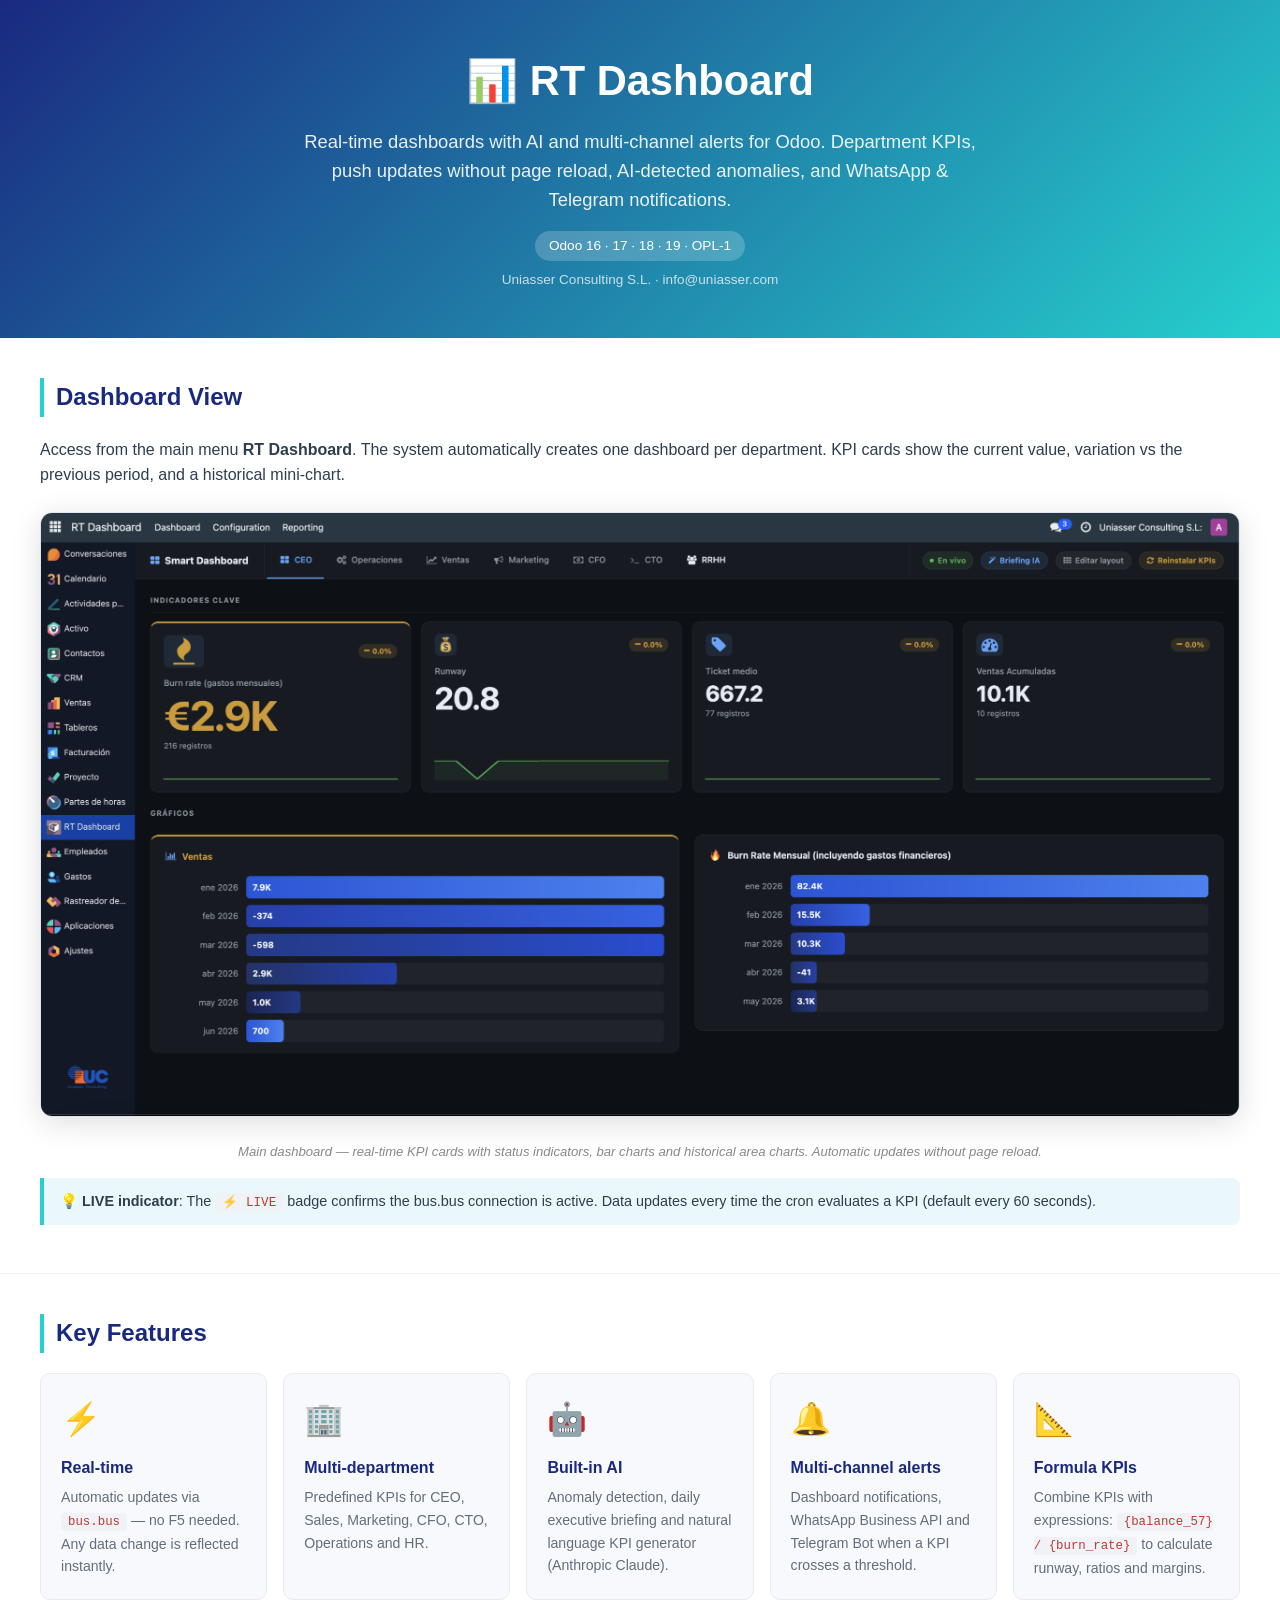
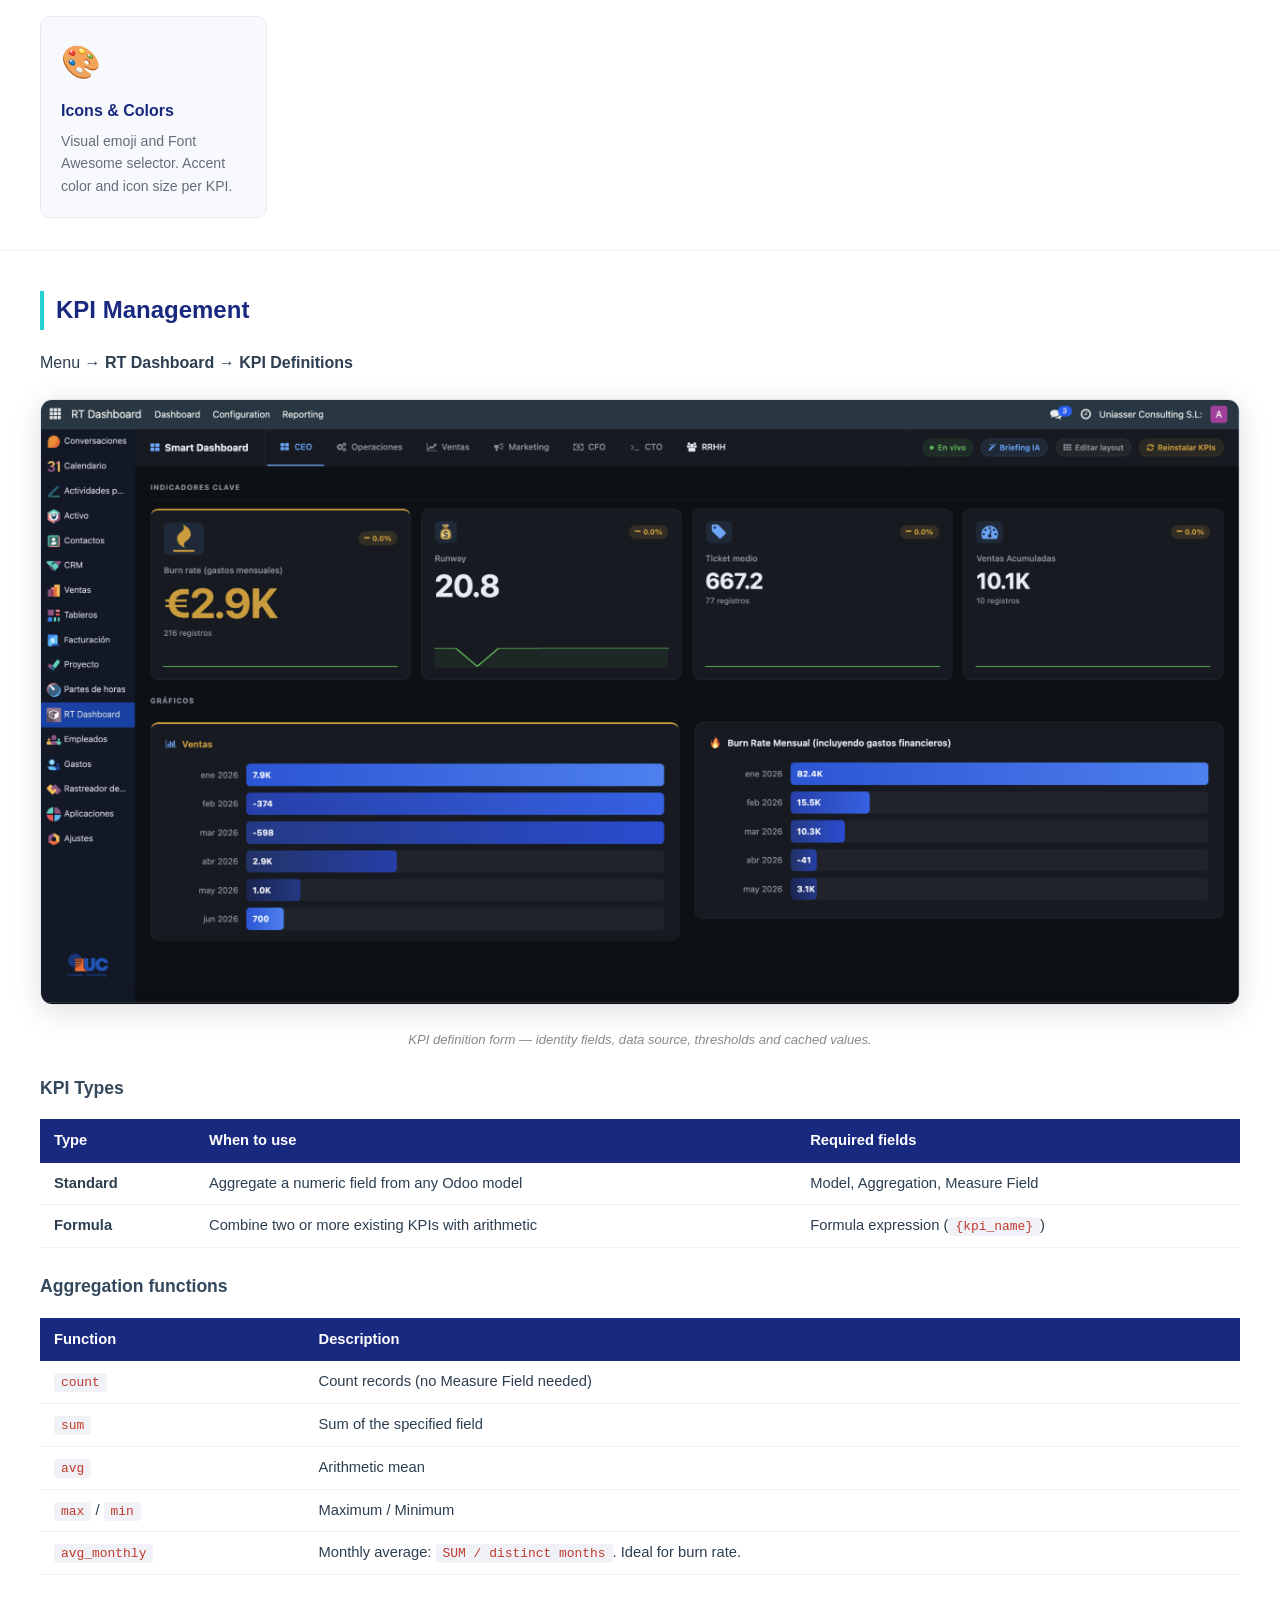
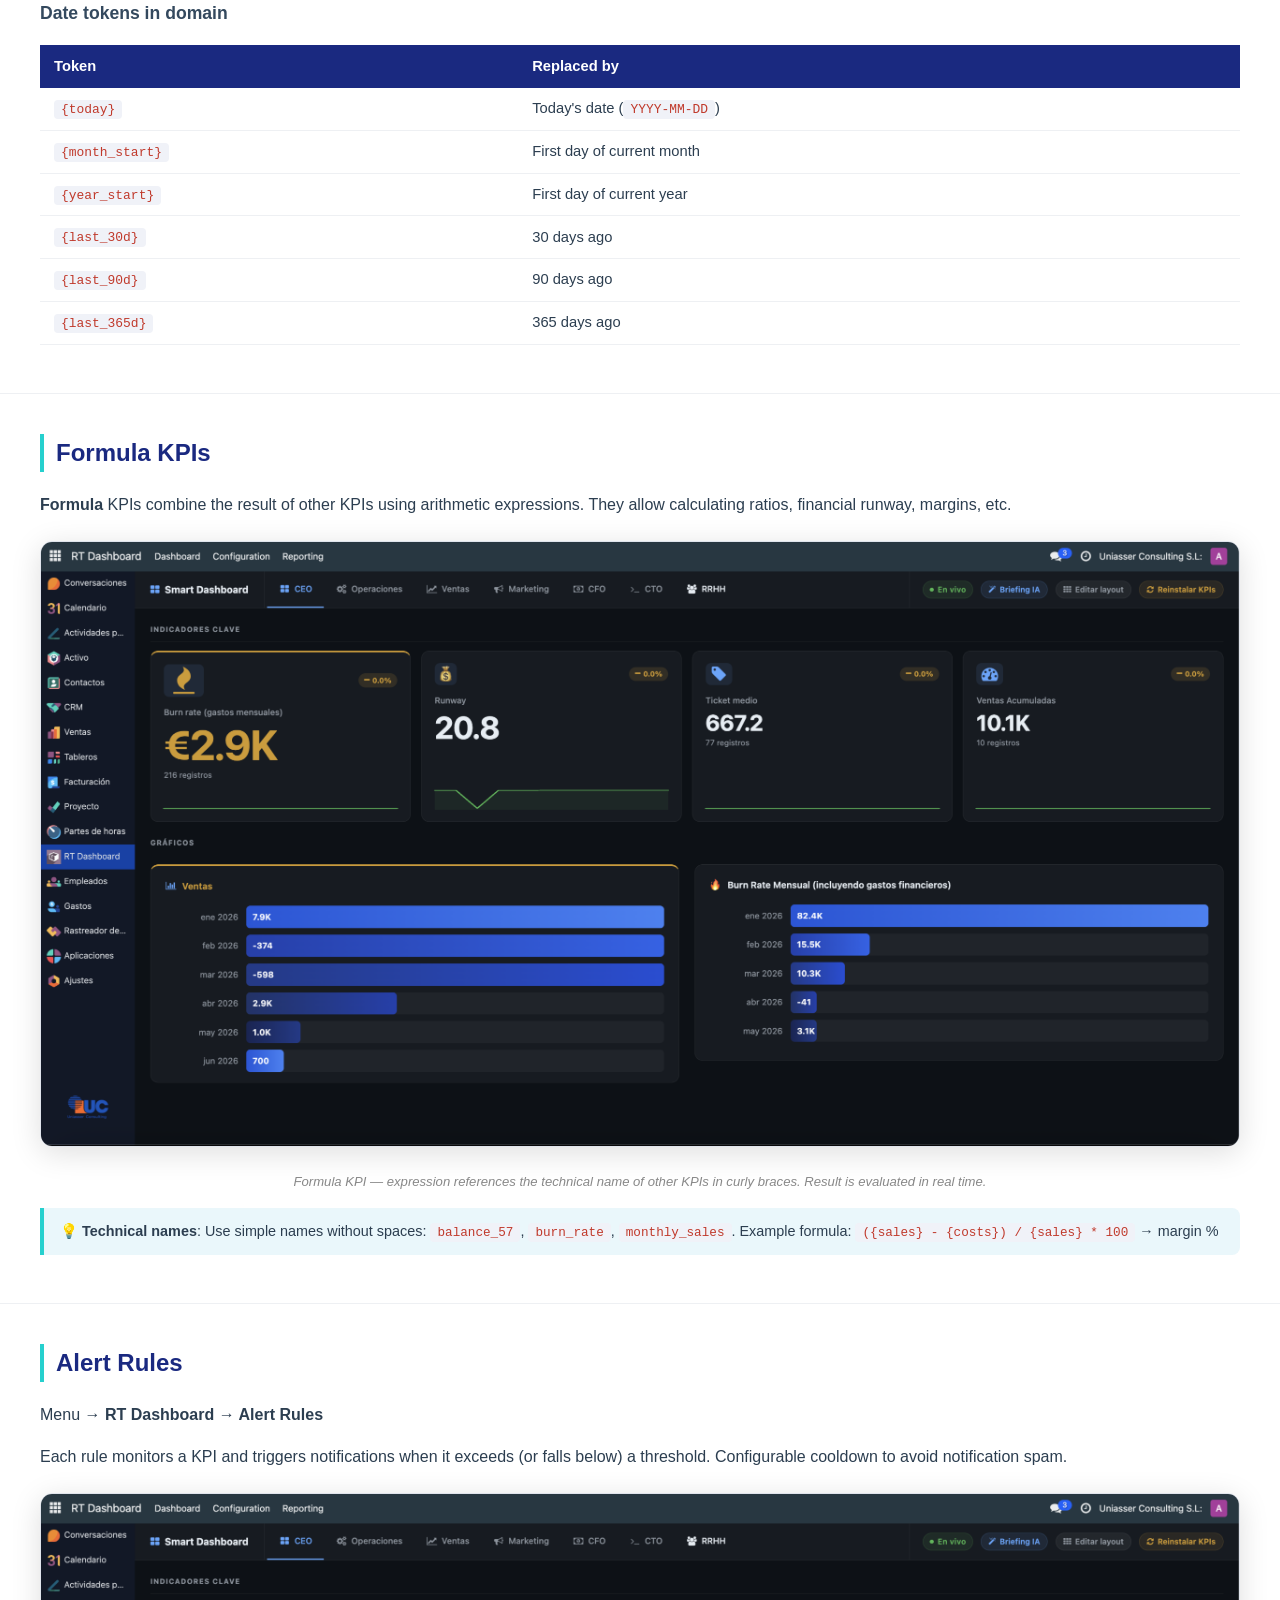
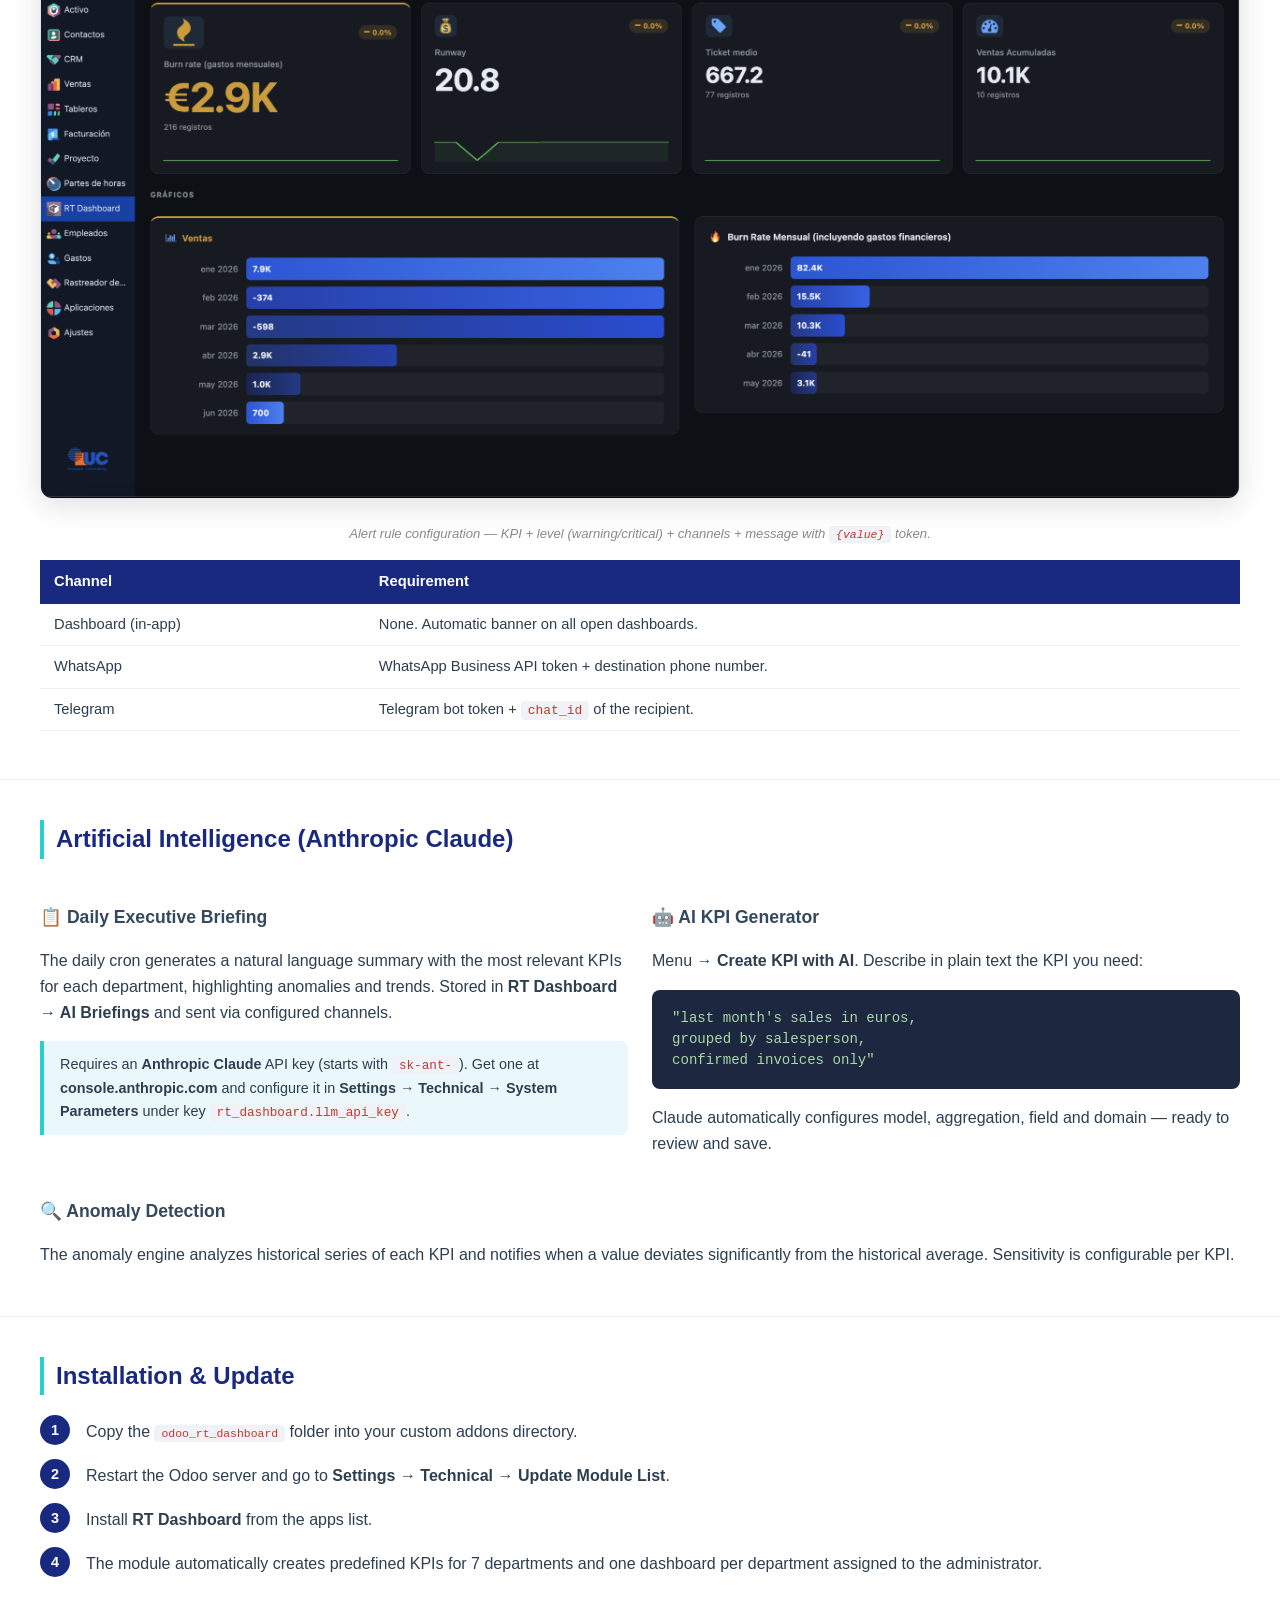
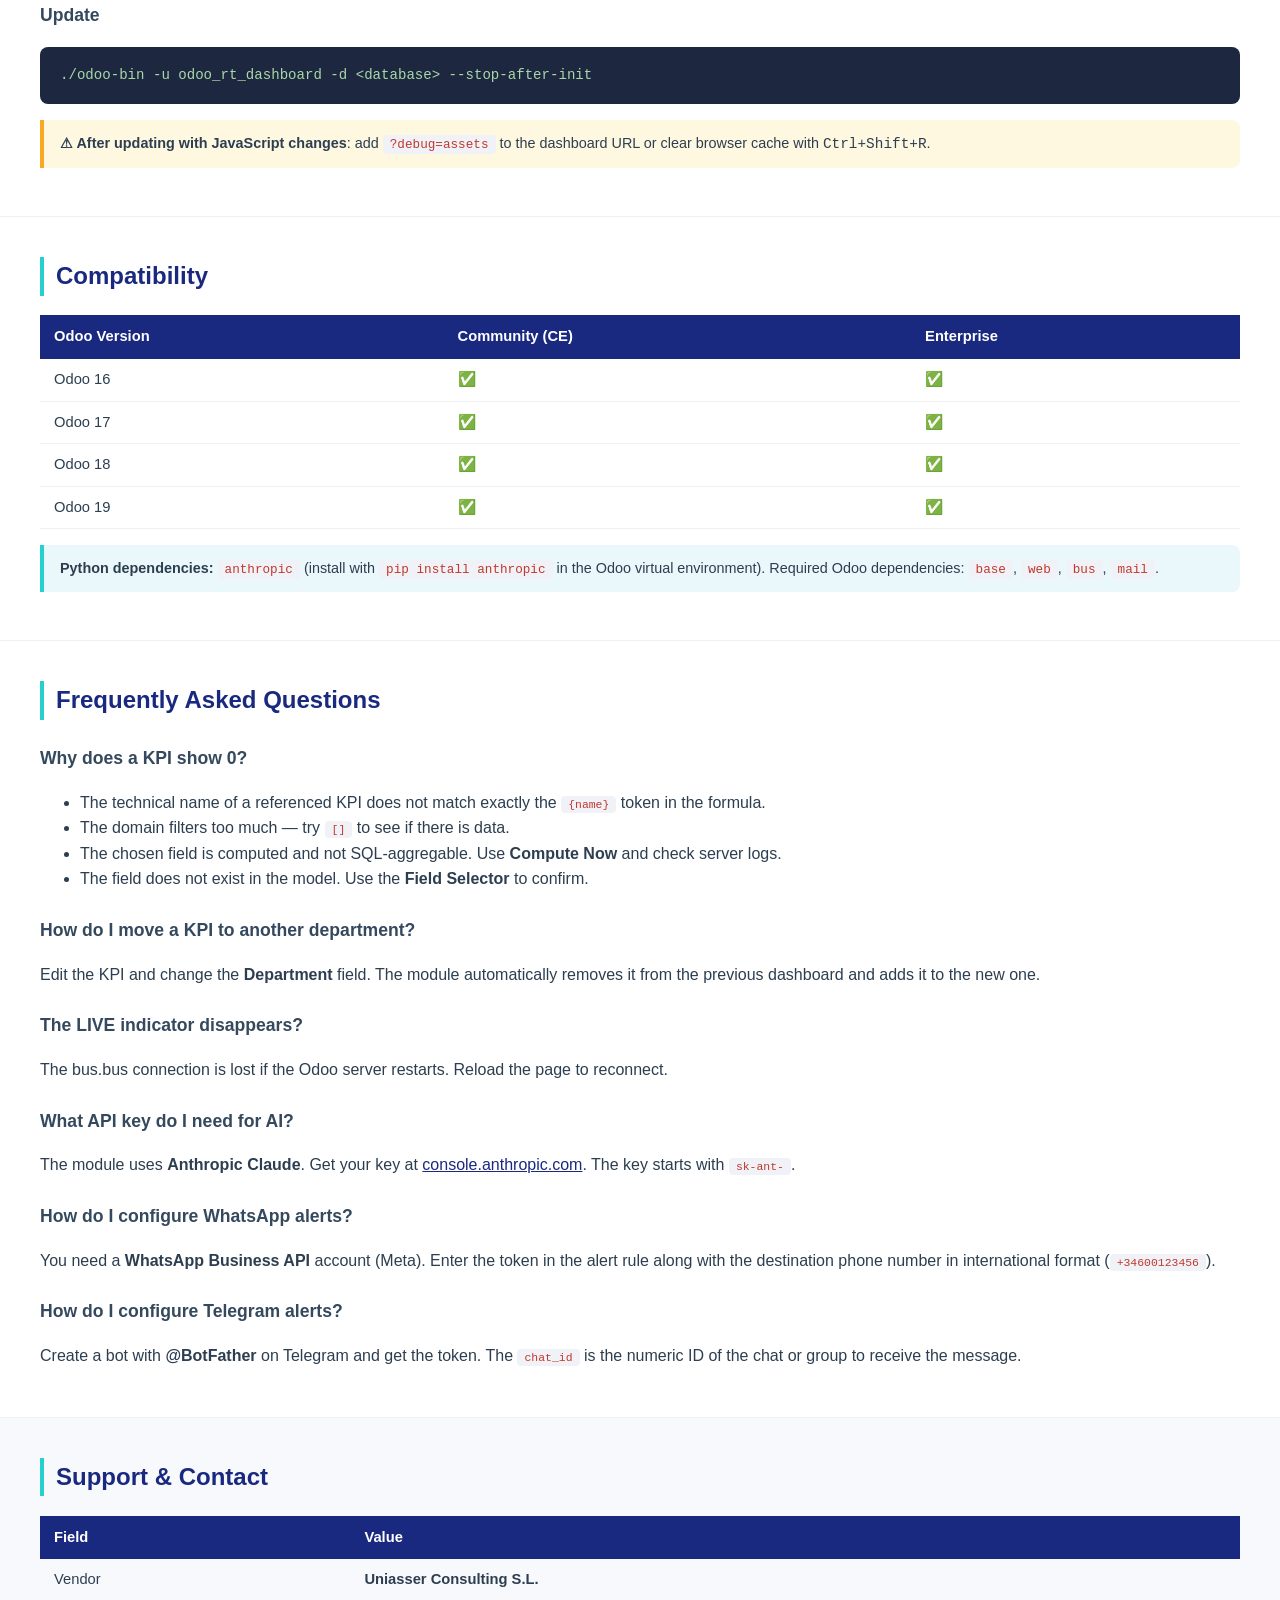
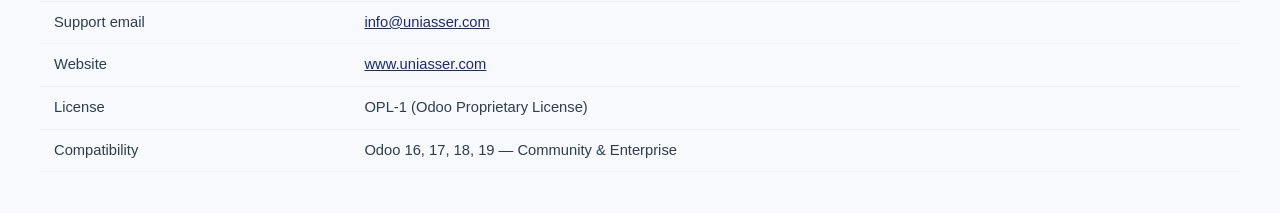
==== commit b85c2cab: "Simplified description with real screenshots" ====
--- a/odoo16_rt_dashboard/static/description/index.html
+++ b/odoo16_rt_dashboard/static/description/index.html
@@ -6,7 +6,7 @@
   body { font-family: -apple-system, BlinkMacSystemFont, "Segoe UI", Roboto, sans-serif; color: #2c3e50; line-height: 1.6; margin: 0; }
   .hero { background: linear-gradient(135deg, #1a2980, #26d0ce); color: white; padding: 48px 40px; text-align: center; }
   .hero h1 { font-size: 2.6rem; margin: 0 0 12px; font-weight: 800; }
-  .hero p  { font-size: 1.15rem; opacity: .9; max-width: 680px; margin: 0 auto; }
+  .hero p { font-size: 1.15rem; opacity: .9; max-width: 680px; margin: 0 auto; }
   .badge { display: inline-block; background: rgba(255,255,255,.2); border-radius: 20px; padding: 4px 14px; font-size: .85rem; margin-top: 16px; }
   .section { padding: 40px 40px 32px; border-bottom: 1px solid #eef0f3; }
   .section:last-child { border-bottom: none; }
@@ -19,7 +19,6 @@
   .feature-card p { margin: 0; font-size: .88rem; color: #636e7b; }
   .screenshot-wrap { margin: 24px 0; border-radius: 12px; overflow: hidden; box-shadow: 0 6px 30px rgba(0,0,0,.13); border: 1px solid #e0e4ec; }
   .screenshot-wrap img { display: block; width: 100%; }
-  .screenshot-wrap svg { display: block; width: 100%; }
   .caption { text-align: center; font-size: .82rem; color: #888; margin-top: 8px; font-style: italic; }
   table { width: 100%; border-collapse: collapse; margin: 16px 0; font-size: .92rem; }
   th { background: #1a2980; color: white; padding: 10px 14px; text-align: left; }
@@ -38,15 +37,25 @@
 </head>
 <body>
 
-<!-- ===== HERO ===== -->
 <div class="hero">
   <h1>📊 RT Dashboard</h1>
-  <p>Real-time dashboards with AI and multi-channel alerts for Odoo 18. Department KPIs, push updates without page reload, AI-detected anomalies, and WhatsApp &amp; Telegram notifications.</p>
+  <p>Real-time dashboards with AI and multi-channel alerts for Odoo. Department KPIs, push updates without page reload, AI-detected anomalies, and WhatsApp &amp; Telegram notifications.</p>
   <span class="badge">Odoo 16 · 17 · 18 · 19 · OPL-1</span>
   <br><span style="font-size:.85rem;opacity:.75;display:block;margin-top:8px">Uniasser Consulting S.L. · info@uniasser.com</span>
 </div>
 
-<!-- ===== FEATURES ===== -->
+<div class="section">
+  <h2>Dashboard View</h2>
+  <p>Access from the main menu <strong>RT Dashboard</strong>. The system automatically creates one dashboard per department. KPI cards show the current value, variation vs the previous period, and a historical mini-chart.</p>
+  <div class="screenshot-wrap">
+    <img src="main_screenshot.png" alt="RT Dashboard main view"/>
+  </div>
+  <p class="caption">Main dashboard — real-time KPI cards with status indicators, bar charts and historical area charts. Automatic updates without page reload.</p>
+  <div class="tip">
+    <strong>💡 LIVE indicator</strong>: The <code>⚡ LIVE</code> badge confirms the bus.bus connection is active. Data updates every time the cron evaluates a KPI (default every 60 seconds).
+  </div>
+</div>
+
 <div class="section">
   <h2>Key Features</h2>
   <div class="feature-grid">
@@ -83,159 +92,11 @@
   </div>
 </div>
 
-<!-- ===== DASHBOARD SCREENSHOT ===== -->
-<div class="section">
-  <h2>Dashboard View</h2>
-  <p>Access from the main menu <strong>RT Dashboard</strong>. The system automatically creates one dashboard per department. KPI cards show the current value, variation vs the previous period, and a historical mini-chart.</p>
-
-  <div class="screenshot-wrap">
-    <svg viewBox="0 0 900 520" xmlns="http://www.w3.org/2000/svg" style="background:#f0f2f8">
-      <rect width="900" height="48" fill="#1a2980"/>
-      <text x="20" y="30" fill="white" font-size="16" font-weight="700" font-family="sans-serif">📊 RT Dashboard</text>
-      <rect x="700" y="12" width="80" height="24" rx="12" fill="rgba(255,255,255,.2)"/>
-      <text x="740" y="28" fill="white" font-size="11" text-anchor="middle" font-family="sans-serif">⚡ LIVE</text>
-      <rect y="48" width="900" height="40" fill="white" rx="0"/>
-      <rect x="8" y="52" width="80" height="32" rx="6" fill="#1a2980"/>
-      <text x="48" y="73" fill="white" font-size="12" text-anchor="middle" font-family="sans-serif">CEO</text>
-      <text x="120" y="73" fill="#666" font-size="12" text-anchor="middle" font-family="sans-serif">CFO</text>
-      <text x="185" y="73" fill="#666" font-size="12" text-anchor="middle" font-family="sans-serif">Sales</text>
-      <text x="250" y="73" fill="#666" font-size="12" text-anchor="middle" font-family="sans-serif">Marketing</text>
-      <text x="320" y="73" fill="#666" font-size="12" text-anchor="middle" font-family="sans-serif">CTO</text>
-      <text x="370" y="73" fill="#666" font-size="12" text-anchor="middle" font-family="sans-serif">Ops</text>
-      <text x="415" y="73" fill="#666" font-size="12" text-anchor="middle" font-family="sans-serif">HR</text>
-      <rect x="20" y="102" width="200" height="120" rx="12" fill="white" filter="url(#s)"/>
-      <rect x="20" y="102" width="200" height="4" rx="2" fill="#27ae60"/>
-      <text x="38" y="128" font-size="22" font-family="sans-serif">💶</text>
-      <text x="66" y="122" fill="#27ae60" font-size="11" font-family="sans-serif">Treasury</text>
-      <text x="38" y="162" fill="#1a2980" font-size="26" font-weight="700" font-family="sans-serif">€ 284,500</text>
-      <text x="38" y="182" fill="#27ae60" font-size="13" font-family="sans-serif">▲ +12.3%</text>
-      <text x="38" y="200" fill="#aaa" font-size="10" font-family="sans-serif">vs previous month</text>
-      <rect x="236" y="102" width="200" height="120" rx="12" fill="white"/>
-      <rect x="236" y="102" width="200" height="4" rx="2" fill="#f39c12"/>
-      <text x="254" y="128" font-size="22" font-family="sans-serif">🔥</text>
-      <text x="282" y="122" fill="#f39c12" font-size="11" font-family="sans-serif">Burn Rate</text>
-      <text x="254" y="162" fill="#1a2980" font-size="26" font-weight="700" font-family="sans-serif">€ 42,300</text>
-      <text x="254" y="182" fill="#f39c12" font-size="13" font-family="sans-serif">▲ +8.1%</text>
-      <text x="254" y="200" fill="#aaa" font-size="10" font-family="sans-serif">monthly</text>
-      <rect x="452" y="102" width="200" height="120" rx="12" fill="white"/>
-      <rect x="452" y="102" width="200" height="4" rx="2" fill="#2980b9"/>
-      <text x="470" y="128" font-size="22" font-family="sans-serif">⏱️</text>
-      <text x="498" y="122" fill="#2980b9" font-size="11" font-family="sans-serif">Runway (formula)</text>
-      <text x="470" y="162" fill="#1a2980" font-size="26" font-weight="700" font-family="sans-serif">6.7 months</text>
-      <text x="470" y="182" fill="#aaa" font-size="13" font-family="sans-serif">— no change</text>
-      <text x="470" y="200" fill="#aaa" font-size="10" font-family="sans-serif">balance / burn rate</text>
-      <rect x="668" y="102" width="200" height="120" rx="12" fill="white"/>
-      <rect x="668" y="102" width="200" height="4" rx="2" fill="#e74c3c"/>
-      <text x="686" y="128" font-size="22" font-family="sans-serif">📦</text>
-      <text x="714" y="122" fill="#e74c3c" font-size="11" font-family="sans-serif">Pending orders</text>
-      <text x="686" y="162" fill="#1a2980" font-size="26" font-weight="700" font-family="sans-serif">23</text>
-      <text x="686" y="182" fill="#e74c3c" font-size="13" font-family="sans-serif">▼ -5  ⚠ Critical</text>
-      <text x="686" y="200" fill="#aaa" font-size="10" font-family="sans-serif">threshold: &lt; 30</text>
-      <rect x="20" y="240" width="420" height="240" rx="12" fill="white"/>
-      <text x="36" y="265" fill="#1a2980" font-size="13" font-weight="700" font-family="sans-serif">Sales by rep</text>
-      <rect x="50" y="300" width="40" height="140" rx="4" fill="#1a2980" opacity=".8"/>
-      <rect x="110" y="340" width="40" height="100" rx="4" fill="#1a2980" opacity=".8"/>
-      <rect x="170" y="290" width="40" height="150" rx="4" fill="#1a2980" opacity=".8"/>
-      <rect x="230" y="360" width="40" height="80" rx="4" fill="#1a2980" opacity=".8"/>
-      <rect x="290" y="330" width="40" height="110" rx="4" fill="#1a2980" opacity=".8"/>
-      <rect x="350" y="310" width="40" height="130" rx="4" fill="#1a2980" opacity=".8"/>
-      <text x="70" y="455" fill="#888" font-size="9" text-anchor="middle" font-family="sans-serif">Anna</text>
-      <text x="130" y="455" fill="#888" font-size="9" text-anchor="middle" font-family="sans-serif">Louis</text>
-      <text x="190" y="455" fill="#888" font-size="9" text-anchor="middle" font-family="sans-serif">Martha</text>
-      <text x="250" y="455" fill="#888" font-size="9" text-anchor="middle" font-family="sans-serif">Peter</text>
-      <text x="310" y="455" fill="#888" font-size="9" text-anchor="middle" font-family="sans-serif">Sara</text>
-      <text x="370" y="455" fill="#888" font-size="9" text-anchor="middle" font-family="sans-serif">Charles</text>
-      <rect x="460" y="240" width="420" height="240" rx="12" fill="white"/>
-      <text x="476" y="265" fill="#1a2980" font-size="13" font-weight="700" font-family="sans-serif">Monthly invoicing (€)</text>
-      <polyline points="490,430 540,390 590,370 640,340 690,350 740,310 790,290 840,260" fill="none" stroke="#26d0ce" stroke-width="3"/>
-      <polygon points="490,430 540,390 590,370 640,340 690,350 740,310 790,290 840,260 840,450 490,450" fill="#26d0ce" opacity=".15"/>
-      <defs>
-        <filter id="s" x="-5%" y="-5%" width="110%" height="130%">
-          <feDropShadow dx="0" dy="2" stdDeviation="4" flood-color="rgba(0,0,0,.08)"/>
-        </filter>
-      </defs>
-    </svg>
-  </div>
-  <p class="caption">Main dashboard view — KPI cards with status indicator, bar chart by grouping and historical area chart. Automatic updates without page reload.</p>
-
-  <div class="tip">
-    <strong>💡 LIVE indicator</strong>: The <code>⚡ LIVE</code> badge in the header confirms that the bus.bus connection is active. Data updates every time the cron evaluates a KPI (default every 60 seconds).
-  </div>
-</div>
-
-<!-- ===== KPI DEFINITIONS ===== -->
 <div class="section">
   <h2>KPI Management</h2>
   <p>Menu → <strong>RT Dashboard → KPI Definitions</strong></p>
-
-  <div class="screenshot-wrap">
-    <svg viewBox="0 0 860 540" xmlns="http://www.w3.org/2000/svg" style="background:#f0f2f8">
-      <rect width="860" height="48" fill="#1a2980"/>
-      <text x="20" y="30" fill="white" font-size="14" font-weight="700" font-family="sans-serif">KPI Definitions › Monthly Burn Rate</text>
-      <rect x="640" y="12" width="90" height="24" rx="4" fill="#27ae60"/>
-      <text x="685" y="28" fill="white" font-size="11" text-anchor="middle" font-family="sans-serif">Compute Now</text>
-      <rect x="740" y="12" width="50" height="24" rx="4" fill="rgba(255,255,255,.2)"/>
-      <text x="765" y="28" fill="white" font-size="11" text-anchor="middle" font-family="sans-serif">Save</text>
-      <rect x="8" y="56" width="844" height="476" rx="10" fill="white"/>
-      <text x="24" y="84" fill="#1a2980" font-size="12" font-weight="700" font-family="sans-serif">IDENTITY</text>
-      <line x1="24" y1="88" x2="836" y2="88" stroke="#eef0f3" stroke-width="1"/>
-      <text x="24" y="112" fill="#888" font-size="10" font-family="sans-serif">Label</text>
-      <rect x="110" y="98" width="200" height="24" rx="4" fill="#f8f9fc" stroke="#dde0e8" stroke-width="1"/>
-      <text x="122" y="115" fill="#333" font-size="11" font-family="sans-serif">Monthly Burn Rate</text>
-      <text x="330" y="112" fill="#888" font-size="10" font-family="sans-serif">Technical name</text>
-      <rect x="430" y="98" width="160" height="24" rx="4" fill="#f8f9fc" stroke="#dde0e8" stroke-width="1"/>
-      <text x="442" y="115" fill="#c0392b" font-size="11" font-family="sans-serif">burn_rate</text>
-      <text x="610" y="112" fill="#888" font-size="10" font-family="sans-serif">Type</text>
-      <rect x="660" y="98" width="140" height="24" rx="4" fill="#f8f9fc" stroke="#dde0e8" stroke-width="1"/>
-      <text x="672" y="115" fill="#333" font-size="11" font-family="sans-serif">Standard ▾</text>
-      <text x="24" y="142" fill="#888" font-size="10" font-family="sans-serif">Icon</text>
-      <rect x="110" y="128" width="200" height="24" rx="4" fill="#f8f9fc" stroke="#dde0e8" stroke-width="1"/>
-      <text x="122" y="145" fill="#333" font-size="16" font-family="sans-serif">🔥 Select...</text>
-      <text x="330" y="142" fill="#888" font-size="10" font-family="sans-serif">Icon size</text>
-      <rect x="430" y="128" width="120" height="24" rx="4" fill="#f8f9fc" stroke="#dde0e8" stroke-width="1"/>
-      <text x="442" y="145" fill="#333" font-size="11" font-family="sans-serif">Medium (32px) ▾</text>
-      <text x="570" y="142" fill="#888" font-size="10" font-family="sans-serif">Accent color</text>
-      <rect x="650" y="128" width="28" height="24" rx="4" fill="#e74c3c" stroke="#dde0e8" stroke-width="1"/>
-      <text x="24" y="172" fill="#888" font-size="10" font-family="sans-serif">Department</text>
-      <rect x="110" y="158" width="160" height="24" rx="4" fill="#f8f9fc" stroke="#dde0e8" stroke-width="1"/>
-      <text x="122" y="175" fill="#333" font-size="11" font-family="sans-serif">CFO ▾</text>
-      <text x="24" y="208" fill="#1a2980" font-size="12" font-weight="700" font-family="sans-serif">DATA SOURCE</text>
-      <line x1="24" y1="212" x2="836" y2="212" stroke="#eef0f3" stroke-width="1"/>
-      <text x="24" y="236" fill="#888" font-size="10" font-family="sans-serif">Model</text>
-      <rect x="110" y="222" width="200" height="24" rx="4" fill="#f8f9fc" stroke="#dde0e8" stroke-width="1"/>
-      <text x="122" y="239" fill="#333" font-size="11" font-family="sans-serif">account.move.line</text>
-      <text x="330" y="236" fill="#888" font-size="10" font-family="sans-serif">Aggregation</text>
-      <rect x="430" y="222" width="120" height="24" rx="4" fill="#f8f9fc" stroke="#dde0e8" stroke-width="1"/>
-      <text x="442" y="239" fill="#333" font-size="11" font-family="sans-serif">avg_monthly ▾</text>
-      <text x="24" y="266" fill="#888" font-size="10" font-family="sans-serif">Measure field</text>
-      <rect x="110" y="252" width="160" height="24" rx="4" fill="#f8f9fc" stroke="#dde0e8" stroke-width="1"/>
-      <text x="122" y="269" fill="#c0392b" font-size="11" font-family="sans-serif">debit</text>
-      <text x="330" y="266" fill="#888" font-size="10" font-family="sans-serif">Chart type</text>
-      <rect x="430" y="252" width="120" height="24" rx="4" fill="#f8f9fc" stroke="#dde0e8" stroke-width="1"/>
-      <text x="442" y="269" fill="#333" font-size="11" font-family="sans-serif">Line ▾</text>
-      <text x="24" y="296" fill="#888" font-size="10" font-family="sans-serif">Domain</text>
-      <rect x="110" y="282" width="520" height="24" rx="4" fill="#f8f9fc" stroke="#dde0e8" stroke-width="1"/>
-      <text x="122" y="299" fill="#c0392b" font-size="10" font-family="sans-serif">[["account_id.code","=like","6%"],["parent_state","=","posted"]]</text>
-      <text x="24" y="336" fill="#1a2980" font-size="12" font-weight="700" font-family="sans-serif">THRESHOLDS</text>
-      <line x1="24" y1="340" x2="836" y2="340" stroke="#eef0f3" stroke-width="1"/>
-      <text x="24" y="364" fill="#888" font-size="10" font-family="sans-serif">Direction</text>
-      <rect x="110" y="350" width="140" height="24" rx="4" fill="#f8f9fc" stroke="#dde0e8" stroke-width="1"/>
-      <text x="122" y="367" fill="#333" font-size="11" font-family="sans-serif">Above ▾</text>
-      <text x="280" y="364" fill="#888" font-size="10" font-family="sans-serif">Warning</text>
-      <rect x="380" y="350" width="100" height="24" rx="4" fill="#fff8e1" stroke="#f39c12" stroke-width="1"/>
-      <text x="392" y="367" fill="#f39c12" font-size="11" font-family="sans-serif">40,000</text>
-      <text x="500" y="364" fill="#888" font-size="10" font-family="sans-serif">Critical</text>
-      <rect x="570" y="350" width="100" height="24" rx="4" fill="#fef0f0" stroke="#e74c3c" stroke-width="1"/>
-      <text x="582" y="367" fill="#e74c3c" font-size="11" font-family="sans-serif">55,000</text>
-      <text x="24" y="404" fill="#1a2980" font-size="12" font-weight="700" font-family="sans-serif">RUNTIME</text>
-      <line x1="24" y1="408" x2="836" y2="408" stroke="#eef0f3" stroke-width="1"/>
-      <text x="24" y="432" fill="#888" font-size="10" font-family="sans-serif">Current value</text>
-      <rect x="110" y="418" width="120" height="24" rx="4" fill="#f8f9fc" stroke="#dde0e8" stroke-width="1"/>
-      <text x="122" y="435" fill="#333" font-size="11" font-family="sans-serif">42,300.00</text>
-      <text x="250" y="432" fill="#888" font-size="10" font-family="sans-serif">Last computed</text>
-      <rect x="330" y="418" width="200" height="24" rx="4" fill="#f8f9fc" stroke="#dde0e8" stroke-width="1"/>
-      <text x="342" y="435" fill="#888" font-size="11" font-family="sans-serif">05/21/2026 09:14:32</text>
-    </svg>
+  <div class="screenshot-wrap">
+    <img src="main_screenshot.png" alt="KPI Definition form"/>
   </div>
   <p class="caption">KPI definition form — identity fields, data source, thresholds and cached values.</p>
 
@@ -257,7 +118,6 @@
   </table>
 
   <h3>Date tokens in domain</h3>
-  <p>You can use dynamic tokens in the <strong>Domain</strong> field for filters relative to today:</p>
   <table>
     <tr><th>Token</th><th>Replaced by</th></tr>
     <tr><td><code>{today}</code></td><td>Today's date (<code>YYYY-MM-DD</code>)</td></tr>
@@ -267,150 +127,28 @@
     <tr><td><code>{last_90d}</code></td><td>90 days ago</td></tr>
     <tr><td><code>{last_365d}</code></td><td>365 days ago</td></tr>
   </table>
-  <p><strong>Example</strong> — invoices from current month:</p>
-  <pre>[["invoice_date",">=","{month_start}"],["invoice_date","&lt;=","{today}"],["state","=","posted"]]</pre>
-</div>
-
-<!-- ===== FORMULA KPI ===== -->
+</div>
+
 <div class="section">
   <h2>Formula KPIs</h2>
   <p><strong>Formula</strong> KPIs combine the result of other KPIs using arithmetic expressions. They allow calculating ratios, financial runway, margins, etc.</p>
-
-  <div class="screenshot-wrap">
-    <svg viewBox="0 0 860 260" xmlns="http://www.w3.org/2000/svg" style="background:#f0f2f8">
-      <rect width="860" height="48" fill="#1a2980"/>
-      <text x="20" y="30" fill="white" font-size="14" font-weight="700" font-family="sans-serif">KPI Definitions › Runway (months)</text>
-      <rect x="8" y="56" width="844" height="196" rx="10" fill="white"/>
-      <text x="24" y="84" fill="#1a2980" font-size="12" font-weight="700" font-family="sans-serif">KPI TYPE</text>
-      <line x1="24" y1="88" x2="836" y2="88" stroke="#eef0f3"/>
-      <text x="24" y="112" fill="#888" font-size="10" font-family="sans-serif">Type</text>
-      <rect x="110" y="98" width="160" height="24" rx="4" fill="#eef2ff" stroke="#1a2980" stroke-width="1"/>
-      <text x="122" y="115" fill="#1a2980" font-size="11" font-family="sans-serif">Formula ▾</text>
-      <text x="24" y="148" fill="#1a2980" font-size="12" font-weight="700" font-family="sans-serif">FORMULA EXPRESSION</text>
-      <line x1="24" y1="152" x2="836" y2="152" stroke="#eef0f3"/>
-      <text x="24" y="176" fill="#888" font-size="10" font-family="sans-serif">Expression</text>
-      <rect x="110" y="162" width="480" height="30" rx="4" fill="#f8f9fc" stroke="#26d0ce" stroke-width="2"/>
-      <text x="122" y="181" fill="#c0392b" font-size="13" font-family="monospace">{balance_57} / {burn_rate}</text>
-      <rect x="606" y="162" width="220" height="30" rx="4" fill="#eafaf1" stroke="#27ae60" stroke-width="1"/>
-      <text x="620" y="177" fill="#888" font-size="9" font-family="sans-serif">Current result:</text>
-      <text x="720" y="181" fill="#27ae60" font-size="14" font-weight="700" text-anchor="middle" font-family="sans-serif">6.73</text>
-      <text x="24" y="218" fill="#888" font-size="10" font-family="sans-serif">Names in curly braces <tspan fill="#c0392b">{name}</tspan> refer to the "Technical name" field of another active KPI.</text>
-      <text x="24" y="238" fill="#888" font-size="10" font-family="sans-serif">Allowed operators: + − × ÷ and parentheses. Example: <tspan fill="#c0392b">({sales} - {costs}) / {sales} * 100</tspan> → margin %</text>
-    </svg>
-  </div>
-  <p class="caption">Formula KPI — the expression references the technical name of other KPIs in curly braces. The result is evaluated in real time.</p>
-
+  <div class="screenshot-wrap">
+    <img src="main_screenshot.png" alt="Formula KPI"/>
+  </div>
+  <p class="caption">Formula KPI — expression references the technical name of other KPIs in curly braces. Result is evaluated in real time.</p>
   <div class="tip">
-    <strong>💡 Technical names</strong>: The <em>Technical name</em> field of the referenced KPI must match exactly the token in the formula. Use simple names without spaces: <code>balance_57</code>, <code>burn_rate</code>, <code>monthly_sales</code>.
-  </div>
-</div>
-
-<!-- ===== ICON SELECTOR ===== -->
-<div class="section">
-  <h2>Icon Selector &amp; Visual Customization</h2>
-  <p>Each KPI can have an <strong>emoji</strong> or <strong>Font Awesome</strong> icon, an <strong>accent color</strong> and an <strong>icon size</strong> independent of the numeric value size.</p>
-
-  <div class="screenshot-wrap">
-    <svg viewBox="0 0 860 400" xmlns="http://www.w3.org/2000/svg" style="background:#f0f2f8">
-      <rect width="860" height="48" fill="#1a2980"/>
-      <text x="20" y="30" fill="white" font-size="14" font-weight="700" font-family="sans-serif">Icon Selector</text>
-      <rect x="8" y="56" width="844" height="336" rx="10" fill="white"/>
-      <text x="24" y="84" fill="#1a2980" font-size="12" font-weight="700" font-family="sans-serif">SELECTED ICON</text>
-      <rect x="110" y="70" width="200" height="38" rx="6" fill="#f8f9fc" stroke="#26d0ce" stroke-width="2"/>
-      <text x="120" y="97" fill="#333" font-size="24" font-family="sans-serif">💶  Select...</text>
-      <text x="330" y="84" fill="#888" font-size="10" font-family="sans-serif">Size</text>
-      <rect x="400" y="70" width="140" height="30" rx="6" fill="#f8f9fc" stroke="#dde0e8"/>
-      <rect x="400" y="70" width="46" height="30" rx="6" fill="#eef2ff" stroke="#1a2980"/>
-      <text x="423" y="91" fill="#1a2980" font-size="11" text-anchor="middle" font-family="sans-serif">Small</text>
-      <text x="467" y="91" fill="#888" font-size="11" text-anchor="middle" font-family="sans-serif">Medium</text>
-      <text x="513" y="91" fill="#888" font-size="11" text-anchor="middle" font-family="sans-serif">Large</text>
-      <rect x="24" y="118" width="808" height="266" rx="8" fill="#f8f9fc" stroke="#dde0e8"/>
-      <text x="40" y="142" fill="#1a2980" font-size="11" font-weight="700" font-family="sans-serif">💰 Finance</text>
-      <text x="40"  y="178" font-size="26" font-family="sans-serif">💶</text>
-      <text x="80"  y="178" font-size="26" font-family="sans-serif">💰</text>
-      <text x="120" y="178" font-size="26" font-family="sans-serif">💳</text>
-      <text x="160" y="178" font-size="26" font-family="sans-serif">🏦</text>
-      <text x="200" y="178" font-size="26" font-family="sans-serif">📈</text>
-      <text x="240" y="178" font-size="26" font-family="sans-serif">📉</text>
-      <text x="280" y="178" font-size="26" font-family="sans-serif">🔥</text>
-      <text x="320" y="178" font-size="26" font-family="sans-serif">⏱️</text>
-      <text x="360" y="178" font-size="26" font-family="sans-serif">📊</text>
-      <text x="400" y="178" font-size="26" font-family="sans-serif">🎯</text>
-      <rect x="36" y="152" width="36" height="36" rx="6" fill="#eef2ff" stroke="#1a2980" stroke-width="2"/>
-      <text x="40" y="218" fill="#1a2980" font-size="11" font-weight="700" font-family="sans-serif">🏎️ Sales &amp; Competition</text>
-      <text x="40"  y="254" font-size="26" font-family="sans-serif">🏎️</text>
-      <text x="80"  y="254" font-size="26" font-family="sans-serif">🏆</text>
-      <text x="120" y="254" font-size="26" font-family="sans-serif">🥇</text>
-      <text x="160" y="254" font-size="26" font-family="sans-serif">🚀</text>
-      <text x="200" y="254" font-size="26" font-family="sans-serif">⚡</text>
-      <text x="240" y="254" font-size="26" font-family="sans-serif">💡</text>
-      <text x="280" y="254" font-size="26" font-family="sans-serif">🎰</text>
-      <text x="320" y="254" font-size="26" font-family="sans-serif">🎲</text>
-      <text x="360" y="254" font-size="26" font-family="sans-serif">🎯</text>
-      <text x="40" y="294" fill="#1a2980" font-size="11" font-weight="700" font-family="sans-serif">👥 Team &amp; HR</text>
-      <text x="40"  y="330" font-size="26" font-family="sans-serif">👥</text>
-      <text x="80"  y="330" font-size="26" font-family="sans-serif">👤</text>
-      <text x="120" y="330" font-size="26" font-family="sans-serif">🤝</text>
-      <text x="160" y="330" font-size="26" font-family="sans-serif">📋</text>
-      <text x="200" y="330" font-size="26" font-family="sans-serif">📌</text>
-      <text x="240" y="330" font-size="26" font-family="sans-serif">📬</text>
-      <text x="280" y="330" font-size="26" font-family="sans-serif">🗓️</text>
-      <text x="320" y="330" font-size="26" font-family="sans-serif">⏰</text>
-    </svg>
-  </div>
-  <p class="caption">Visual icon selector with emojis grouped by category. Click on the icon field to open the panel.</p>
-
-  <h3>Icon sizes</h3>
-  <table>
-    <tr><th>Size</th><th>Pixels</th><th>When to use</th></tr>
-    <tr><td>Small</td><td>~20px</td><td>Very compact dashboards or cards with lots of text</td></tr>
-    <tr><td>Medium</td><td>~32px</td><td>Default size, balanced for most use cases</td></tr>
-    <tr><td>Large</td><td>~52px</td><td>Executive dashboards or large screens</td></tr>
-  </table>
-</div>
-
-<!-- ===== ALERTS ===== -->
+    <strong>💡 Technical names</strong>: Use simple names without spaces: <code>balance_57</code>, <code>burn_rate</code>, <code>monthly_sales</code>. Example formula: <code>({sales} - {costs}) / {sales} * 100</code> → margin %
+  </div>
+</div>
+
 <div class="section">
   <h2>Alert Rules</h2>
   <p>Menu → <strong>RT Dashboard → Alert Rules</strong></p>
   <p>Each rule monitors a KPI and triggers notifications when it exceeds (or falls below) a threshold. Configurable cooldown to avoid notification spam.</p>
-
-  <div class="screenshot-wrap">
-    <svg viewBox="0 0 860 320" xmlns="http://www.w3.org/2000/svg" style="background:#f0f2f8">
-      <rect width="860" height="48" fill="#1a2980"/>
-      <text x="20" y="30" fill="white" font-size="14" font-weight="700" font-family="sans-serif">Alert Rules › Critical Burn Rate</text>
-      <rect x="8" y="56" width="844" height="256" rx="10" fill="white"/>
-      <text x="24" y="84" fill="#1a2980" font-size="12" font-weight="700" font-family="sans-serif">TRIGGER</text>
-      <line x1="24" y1="88" x2="836" y2="88" stroke="#eef0f3"/>
-      <text x="24" y="112" fill="#888" font-size="10" font-family="sans-serif">KPI</text>
-      <rect x="80" y="98" width="200" height="24" rx="4" fill="#f8f9fc" stroke="#dde0e8"/>
-      <text x="92" y="115" fill="#333" font-size="11" font-family="sans-serif">Monthly Burn Rate</text>
-      <text x="300" y="112" fill="#888" font-size="10" font-family="sans-serif">Level</text>
-      <rect x="360" y="98" width="100" height="24" rx="4" fill="#fef0f0" stroke="#e74c3c"/>
-      <text x="372" y="115" fill="#e74c3c" font-size="11" font-family="sans-serif">🔴 Critical</text>
-      <text x="480" y="112" fill="#888" font-size="10" font-family="sans-serif">Cooldown (min)</text>
-      <rect x="600" y="98" width="80" height="24" rx="4" fill="#f8f9fc" stroke="#dde0e8"/>
-      <text x="612" y="115" fill="#333" font-size="11" font-family="sans-serif">60</text>
-      <text x="24" y="152" fill="#1a2980" font-size="12" font-weight="700" font-family="sans-serif">NOTIFICATION CHANNELS</text>
-      <line x1="24" y1="156" x2="836" y2="156" stroke="#eef0f3"/>
-      <rect x="24" y="166" width="16" height="16" rx="3" fill="#1a2980"/>
-      <text x="24" y="180" fill="white" font-size="10" text-anchor="middle" font-family="sans-serif" dx="8">✓</text>
-      <text x="48" y="180" fill="#333" font-size="11" font-family="sans-serif">Dashboard (in-app banner)</text>
-      <rect x="24" y="192" width="16" height="16" rx="3" fill="#27ae60"/>
-      <text x="24" y="206" fill="white" font-size="10" text-anchor="middle" font-family="sans-serif" dx="8">✓</text>
-      <text x="48" y="206" fill="#333" font-size="11" font-family="sans-serif">WhatsApp Business API</text>
-      <rect x="260" y="190" width="200" height="20" rx="4" fill="#f8f9fc" stroke="#dde0e8"/>
-      <text x="272" y="204" fill="#888" font-size="10" font-family="sans-serif">+34 600 123 456</text>
-      <rect x="24" y="218" width="16" height="16" rx="3" fill="#f8f9fc" stroke="#dde0e8"/>
-      <text x="48" y="232" fill="#888" font-size="11" font-family="sans-serif">Telegram Bot</text>
-      <text x="24" y="262" fill="#1a2980" font-size="12" font-weight="700" font-family="sans-serif">MESSAGE</text>
-      <line x1="24" y1="266" x2="836" y2="266" stroke="#eef0f3"/>
-      <rect x="24" y="272" width="600" height="24" rx="4" fill="#f8f9fc" stroke="#dde0e8"/>
-      <text x="36" y="288" fill="#888" font-size="10" font-family="sans-serif">🚨 Burn Rate exceeds €55,000 — current value: {value} — review expenses</text>
-    </svg>
+  <div class="screenshot-wrap">
+    <img src="main_screenshot.png" alt="Alert Rules"/>
   </div>
   <p class="caption">Alert rule configuration — KPI + level (warning/critical) + channels + message with <code>{value}</code> token.</p>
-
   <table>
     <tr><th>Channel</th><th>Requirement</th></tr>
     <tr><td>Dashboard (in-app)</td><td>None. Automatic banner on all open dashboards.</td></tr>
@@ -419,7 +157,6 @@
   </table>
 </div>
 
-<!-- ===== AI ===== -->
 <div class="section">
   <h2>Artificial Intelligence (Anthropic Claude)</h2>
   <div class="two-col">
@@ -427,36 +164,24 @@
       <h3>📋 Daily Executive Briefing</h3>
       <p>The daily cron generates a natural language summary with the most relevant KPIs for each department, highlighting anomalies and trends. Stored in <strong>RT Dashboard → AI Briefings</strong> and sent via configured channels.</p>
       <div class="tip">
-        Requires an <strong>Anthropic Claude</strong> API key (starts with <code>sk-ant-</code>).
-        Get one at <strong>console.anthropic.com</strong> and configure it in
-        <strong>Settings → Technical → System Parameters</strong>:
-        <table style="margin:10px 0">
-          <tr><th>Key</th><th>Value</th></tr>
-          <tr><td><code>rt_dashboard.llm_api_key</code></td><td>Your <code>sk-ant-...</code> key</td></tr>
-          <tr><td><code>rt_dashboard.llm_model</code></td><td><code>claude-sonnet-4-20250514</code> (optional)</td></tr>
-        </table>
-        Enable developer mode with <code>?debug=1</code> if the Technical menu is not visible.
+        Requires an <strong>Anthropic Claude</strong> API key (starts with <code>sk-ant-</code>). Get one at <strong>console.anthropic.com</strong> and configure it in <strong>Settings → Technical → System Parameters</strong> under key <code>rt_dashboard.llm_api_key</code>.
       </div>
     </div>
     <div>
       <h3>🤖 AI KPI Generator</h3>
-      <p>Menu → <strong>Create KPI with AI</strong>. Describe in plain text the KPI you need, for example:</p>
+      <p>Menu → <strong>Create KPI with AI</strong>. Describe in plain text the KPI you need:</p>
       <pre>"last month's sales in euros,
 grouped by salesperson,
 confirmed invoices only"</pre>
-      <p>Claude automatically configures the model, aggregation function, field and domain — ready to review and save. Requires the same Anthropic API key.</p>
-    </div>
-  </div>
-
+      <p>Claude automatically configures model, aggregation, field and domain — ready to review and save.</p>
+    </div>
+  </div>
   <h3>🔍 Anomaly Detection</h3>
-  <p>The anomaly engine analyzes the historical series of each KPI and notifies when a value deviates significantly from the historical average. Sensitivity is configurable per KPI.</p>
-</div>
-
-<!-- ===== INSTALLATION ===== -->
+  <p>The anomaly engine analyzes historical series of each KPI and notifies when a value deviates significantly from the historical average. Sensitivity is configurable per KPI.</p>
+</div>
+
 <div class="section">
   <h2>Installation &amp; Update</h2>
-
-  <h3>Initial Installation</h3>
   <div class="step">
     <div class="step-num">1</div>
     <div class="step-body">Copy the <code>odoo_rt_dashboard</code> folder into your custom addons directory.</div>
@@ -473,15 +198,13 @@
     <div class="step-num">4</div>
     <div class="step-body">The module automatically creates predefined KPIs for 7 departments and one dashboard per department assigned to the administrator.</div>
   </div>
-
   <h3>Update</h3>
   <pre>./odoo-bin -u odoo_rt_dashboard -d &lt;database&gt; --stop-after-init</pre>
   <div class="warn">
-    <strong>⚠ After updating with JavaScript changes</strong>: go to <strong>Settings → Technical → Go to URL</strong> and add <code>?debug=assets</code> to the dashboard URL, or clear the browser cache with <kbd>Ctrl+Shift+R</kbd>.
-  </div>
-</div>
-
-<!-- ===== COMPATIBILITY ===== -->
+    <strong>⚠ After updating with JavaScript changes</strong>: add <code>?debug=assets</code> to the dashboard URL or clear browser cache with <kbd>Ctrl+Shift+R</kbd>.
+  </div>
+</div>
+
 <div class="section">
   <h2>Compatibility</h2>
   <table>
@@ -494,38 +217,27 @@
   <div class="tip"><strong>Python dependencies:</strong> <code>anthropic</code> (install with <code>pip install anthropic</code> in the Odoo virtual environment). Required Odoo dependencies: <code>base</code>, <code>web</code>, <code>bus</code>, <code>mail</code>.</div>
 </div>
 
-<!-- ===== FAQ ===== -->
 <div class="section">
   <h2>Frequently Asked Questions</h2>
-
   <h3>Why does a KPI show 0?</h3>
   <ul>
-    <li>The <strong>technical name</strong> of a KPI referenced in a formula does not match exactly the <code>{name}</code> token.</li>
+    <li>The technical name of a referenced KPI does not match exactly the <code>{name}</code> token in the formula.</li>
     <li>The domain filters too much — try <code>[]</code> to see if there is data.</li>
-    <li>The chosen field is computed and not SQL-aggregable. Use <strong>Compute Now</strong> and check the server logs.</li>
+    <li>The chosen field is computed and not SQL-aggregable. Use <strong>Compute Now</strong> and check server logs.</li>
     <li>The field does not exist in the model. Use the <strong>Field Selector</strong> to confirm.</li>
   </ul>
-
   <h3>How do I move a KPI to another department?</h3>
   <p>Edit the KPI and change the <strong>Department</strong> field. The module automatically removes it from the previous dashboard and adds it to the new one.</p>
-
-  <h3>How do I create custom dashboards per user?</h3>
-  <p>Go to <strong>Settings → Technical → RT Dashboard</strong> and create a record with the user and desired KPIs. The dashboard will appear as an additional tab for that user.</p>
-
   <h3>The LIVE indicator disappears?</h3>
   <p>The bus.bus connection is lost if the Odoo server restarts. Reload the page to reconnect.</p>
-
   <h3>What API key do I need for AI?</h3>
-  <p>The module uses <strong>Anthropic Claude</strong>. Get your key at <a href="https://console.anthropic.com" style="color:#1a2980">console.anthropic.com</a>. The key starts with <code>sk-ant-</code>. <strong>Do not</strong> use OpenAI keys (they start with <code>sk-</code>).</p>
-
+  <p>The module uses <strong>Anthropic Claude</strong>. Get your key at <a href="https://console.anthropic.com" style="color:#1a2980">console.anthropic.com</a>. The key starts with <code>sk-ant-</code>.</p>
   <h3>How do I configure WhatsApp alerts?</h3>
   <p>You need a <strong>WhatsApp Business API</strong> account (Meta). Enter the token in the alert rule along with the destination phone number in international format (<code>+34600123456</code>).</p>
-
   <h3>How do I configure Telegram alerts?</h3>
-  <p>Create a bot with <strong>@BotFather</strong> on Telegram and get the token. The <code>chat_id</code> is the numeric ID of the chat or group to which the message should be sent.</p>
-</div>
-
-<!-- ===== VENDOR FOOTER ===== -->
+  <p>Create a bot with <strong>@BotFather</strong> on Telegram and get the token. The <code>chat_id</code> is the numeric ID of the chat or group to receive the message.</p>
+</div>
+
 <div class="section" style="background:#f8f9fc">
   <h2>Support &amp; Contact</h2>
   <table>
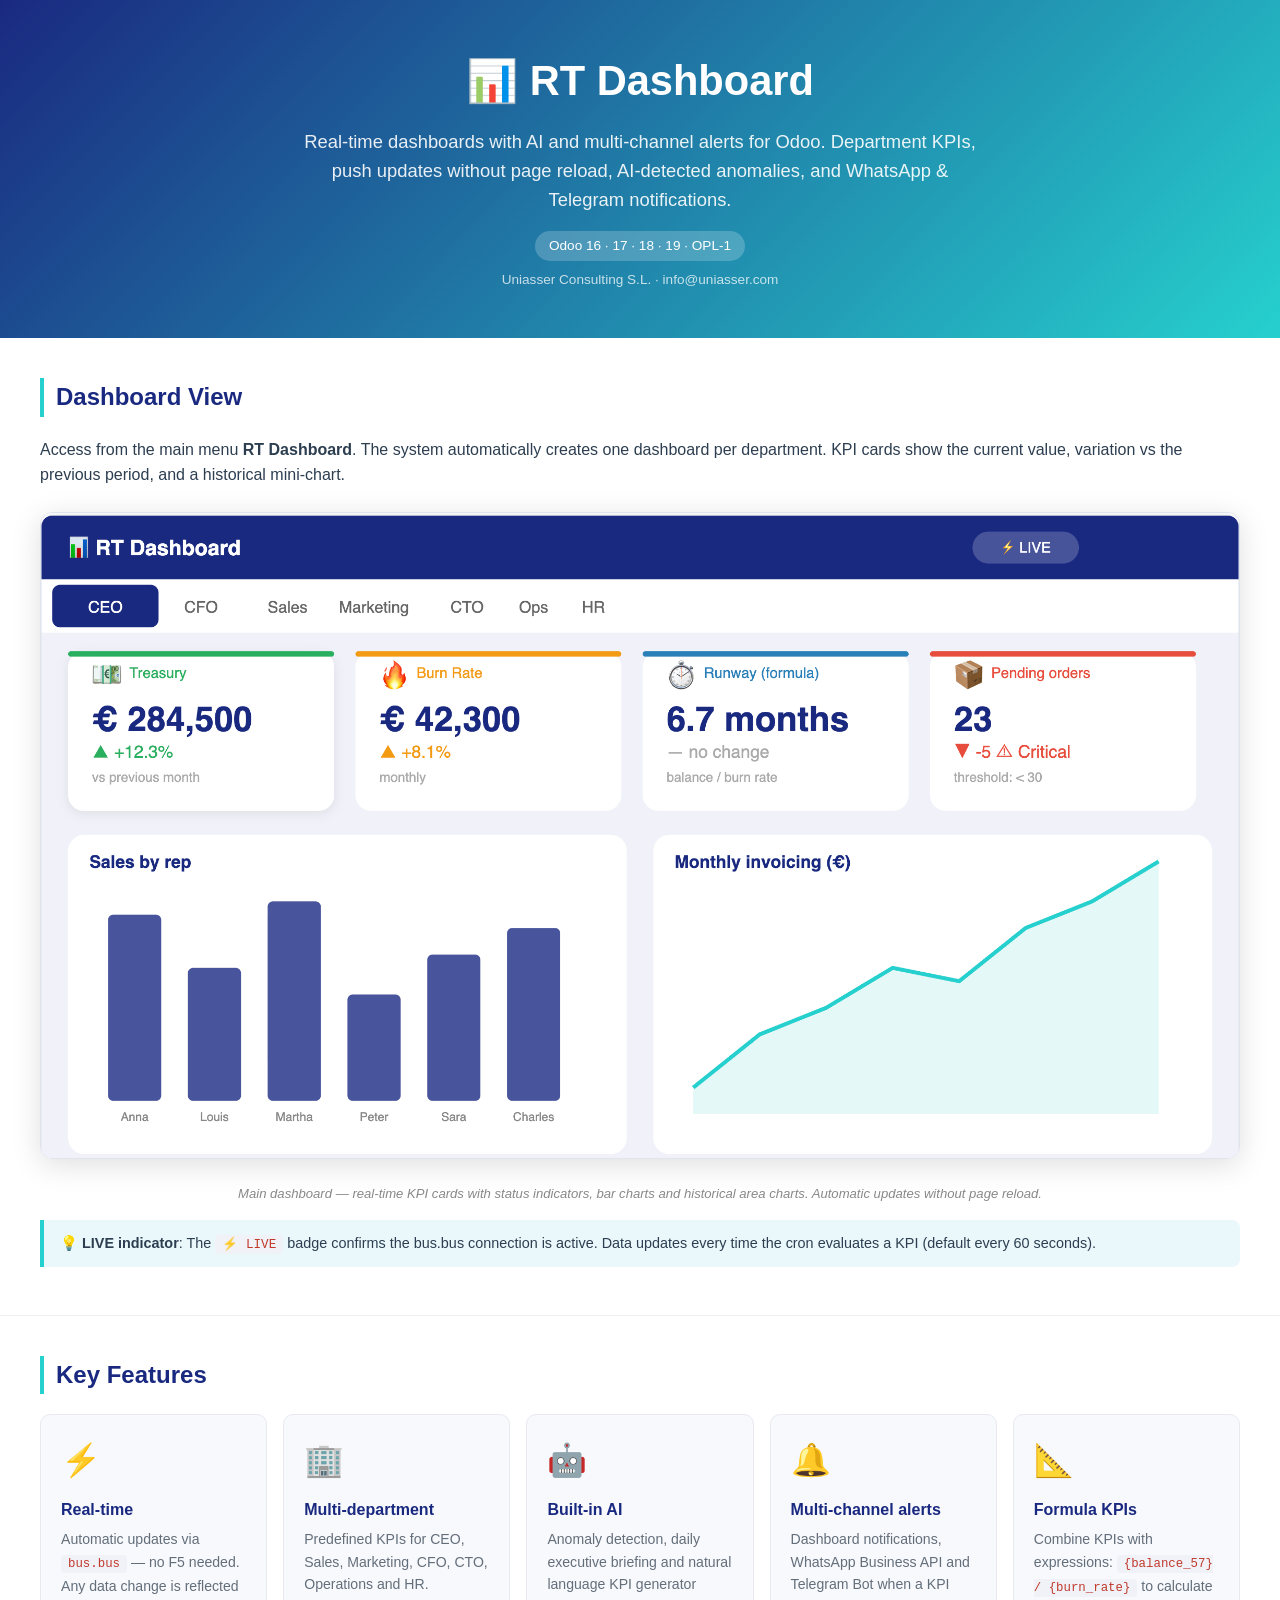
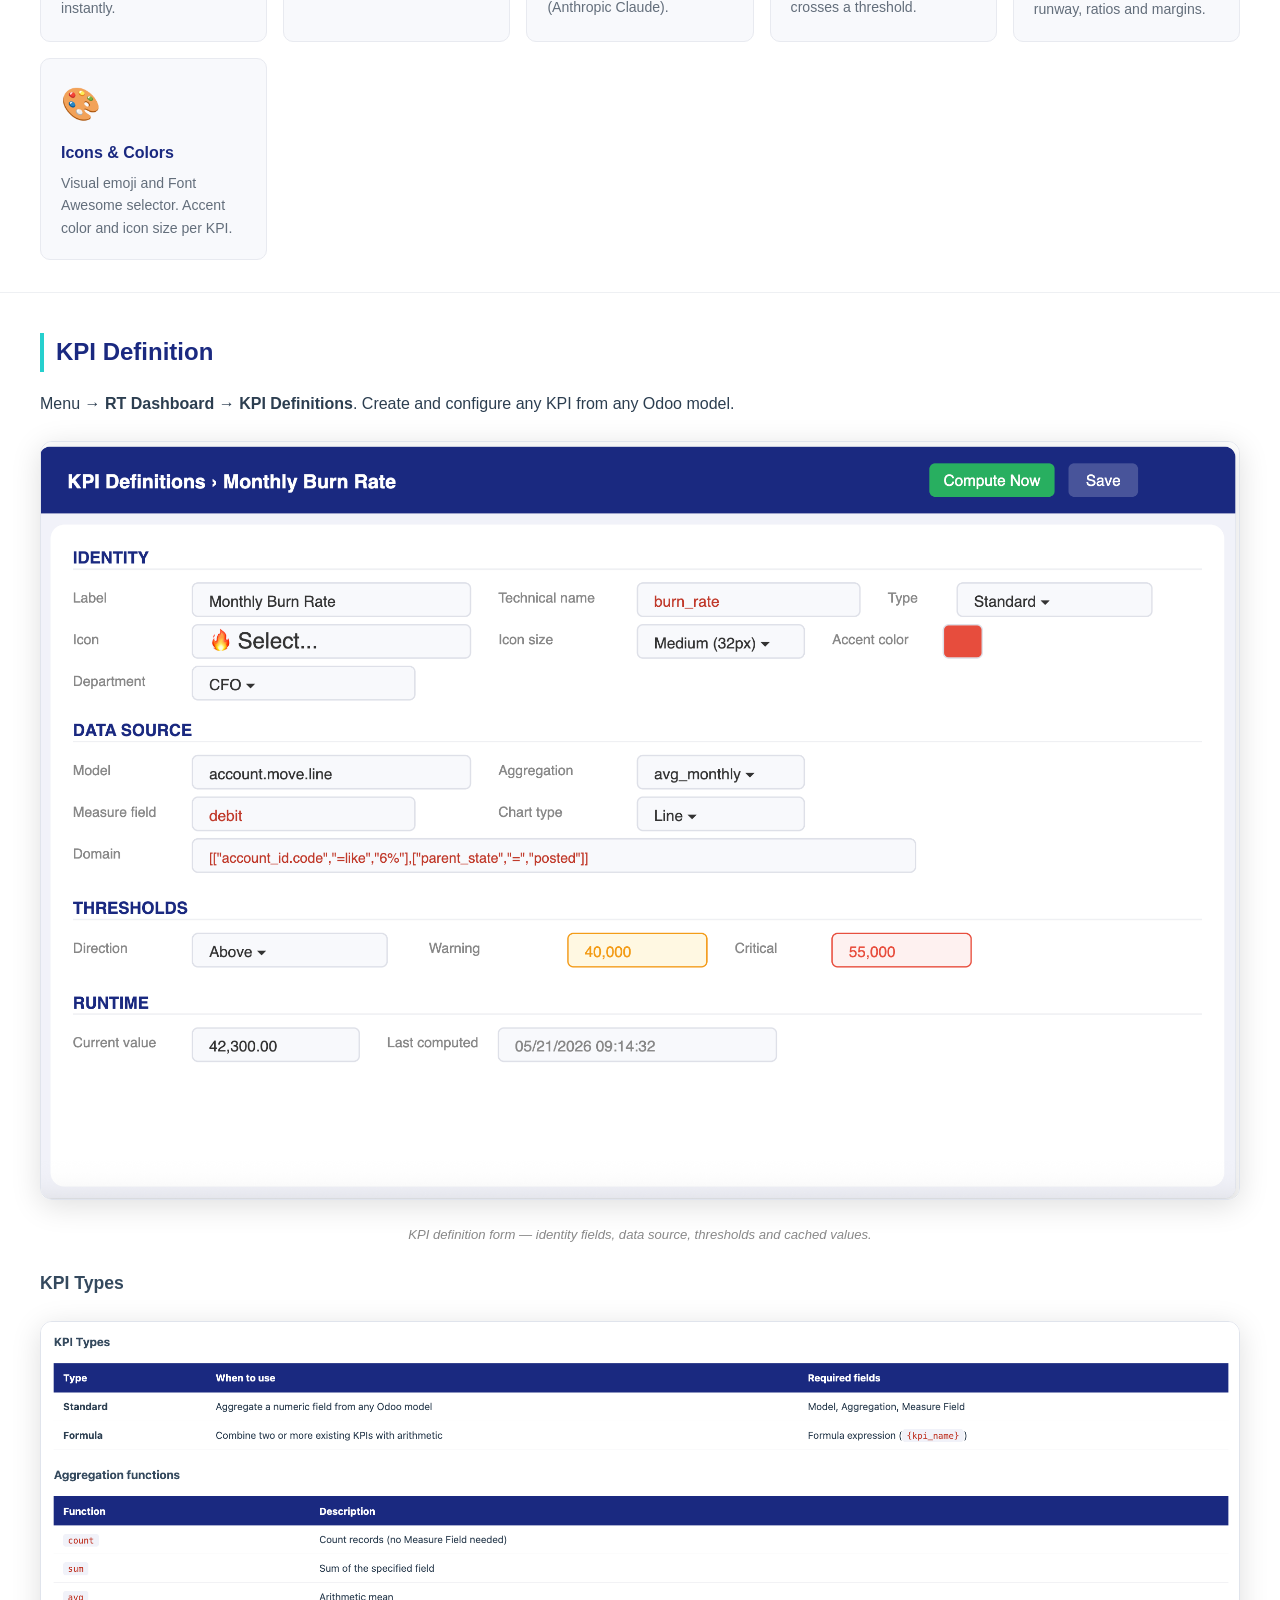
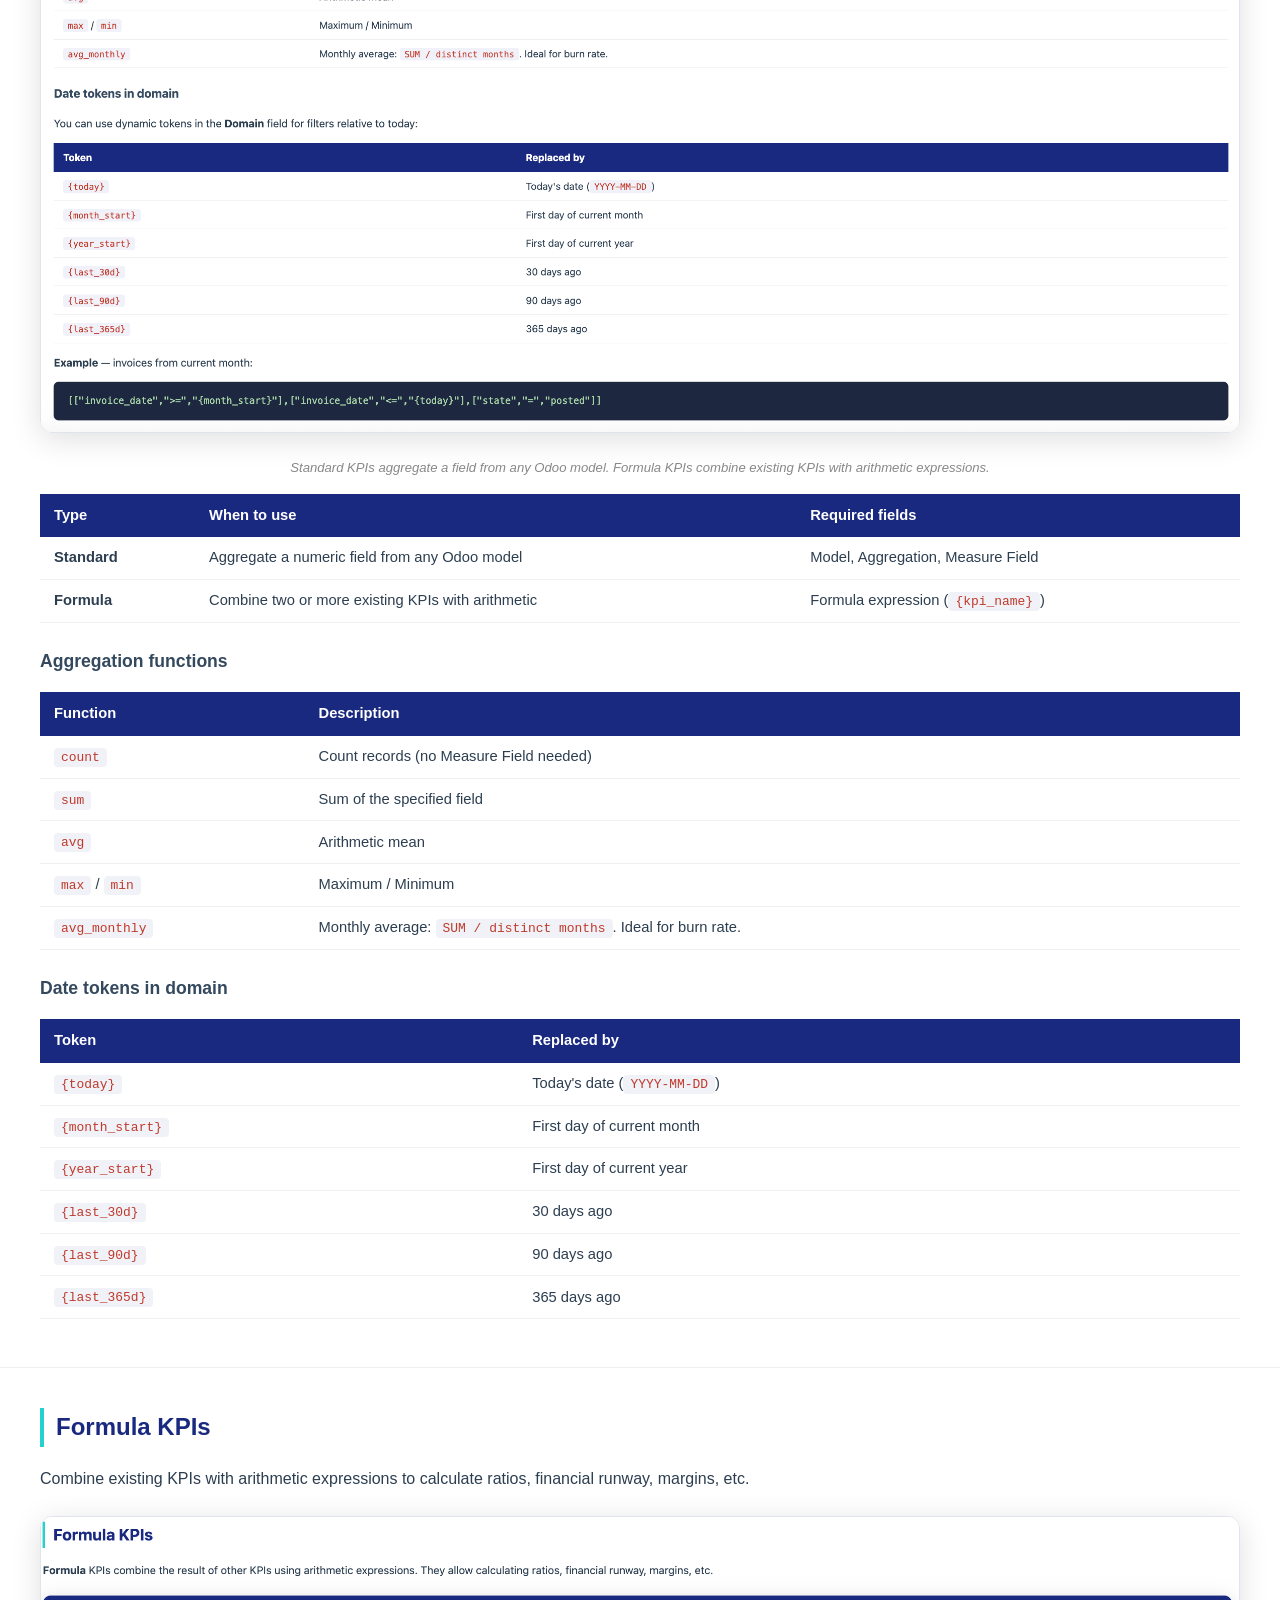
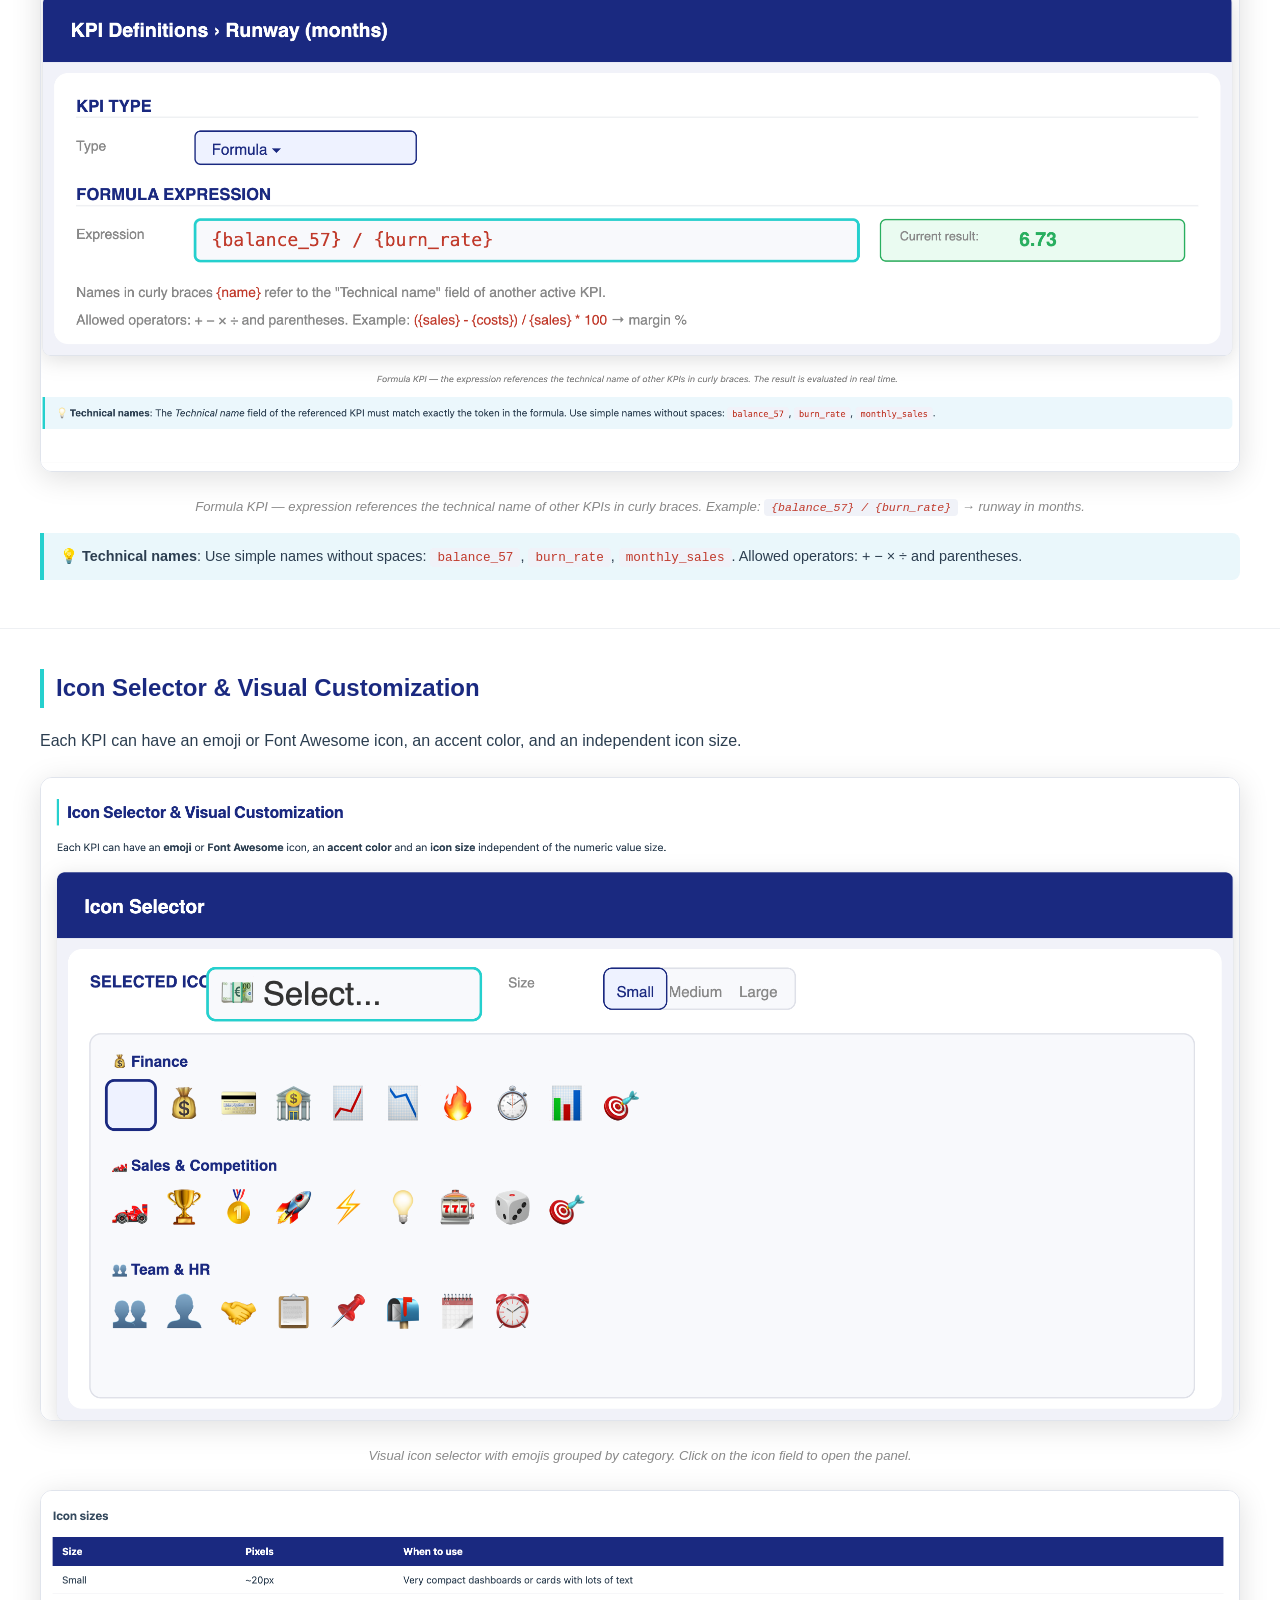
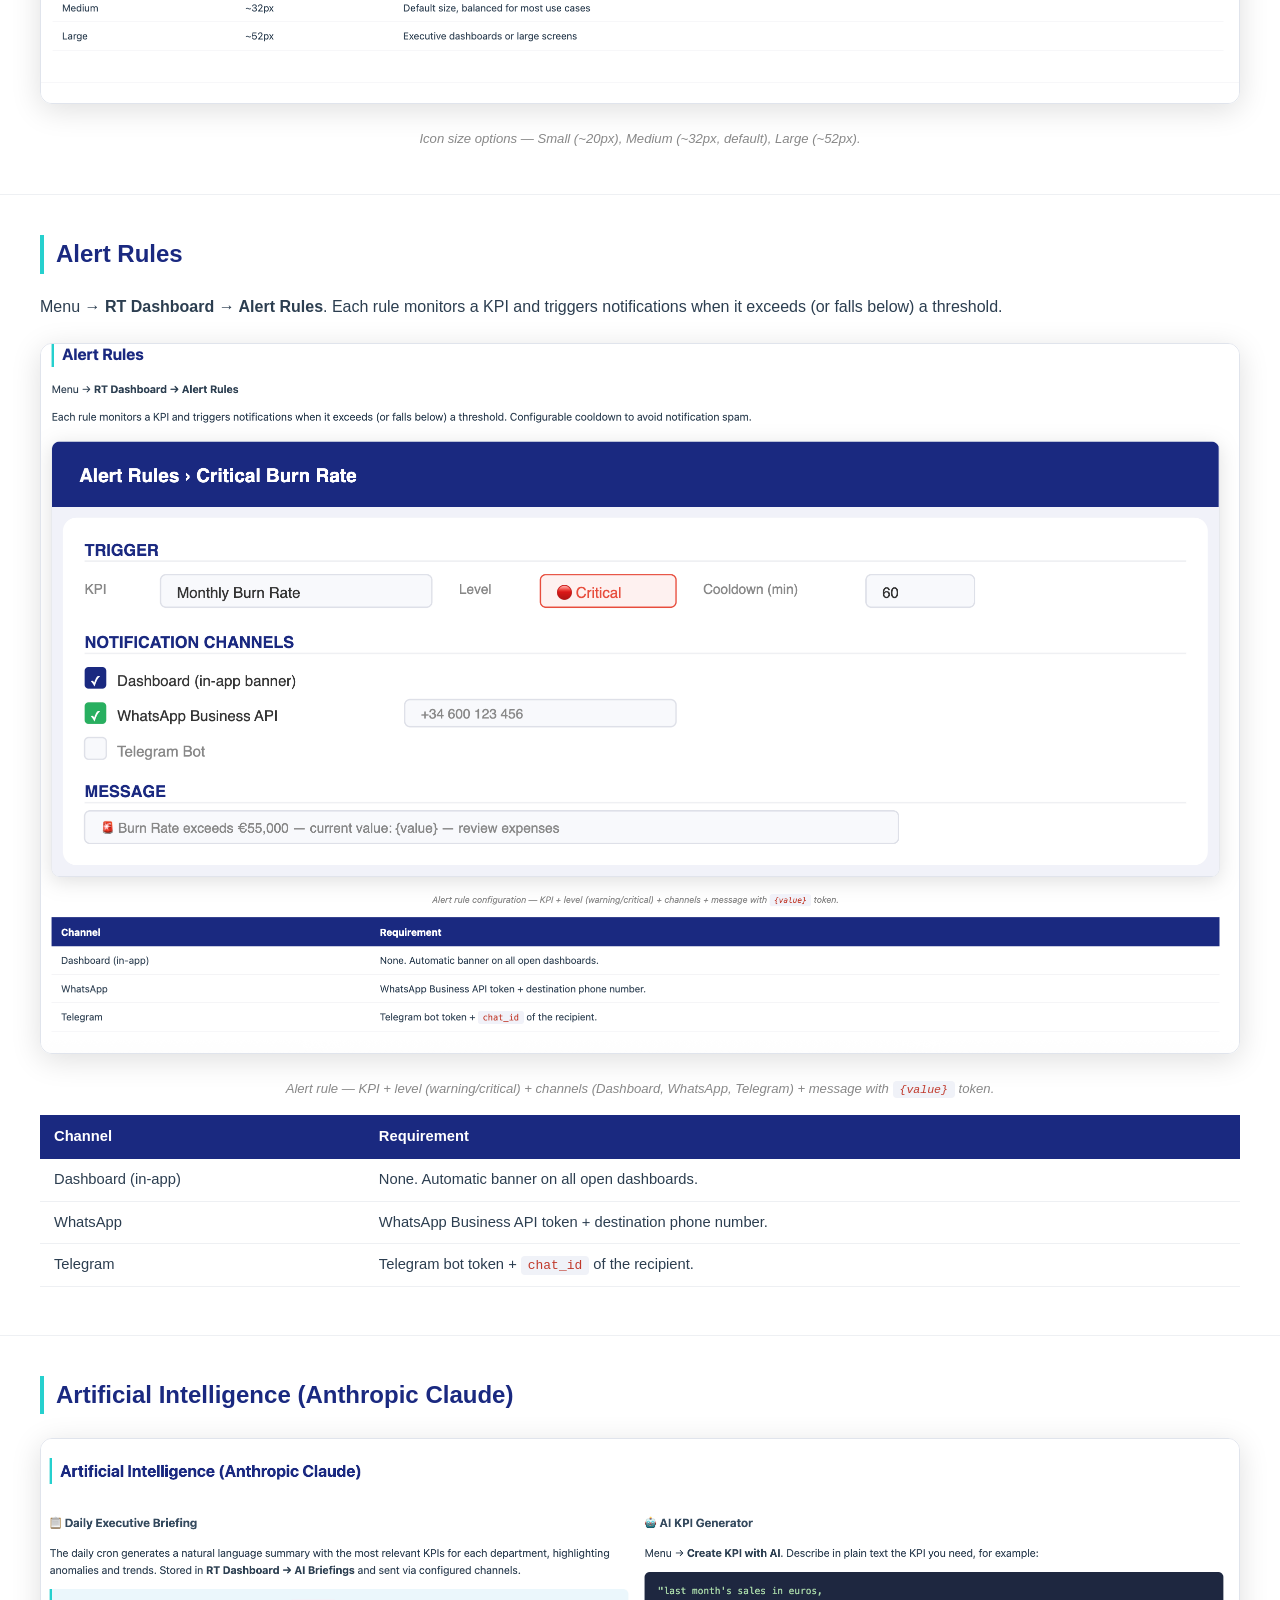
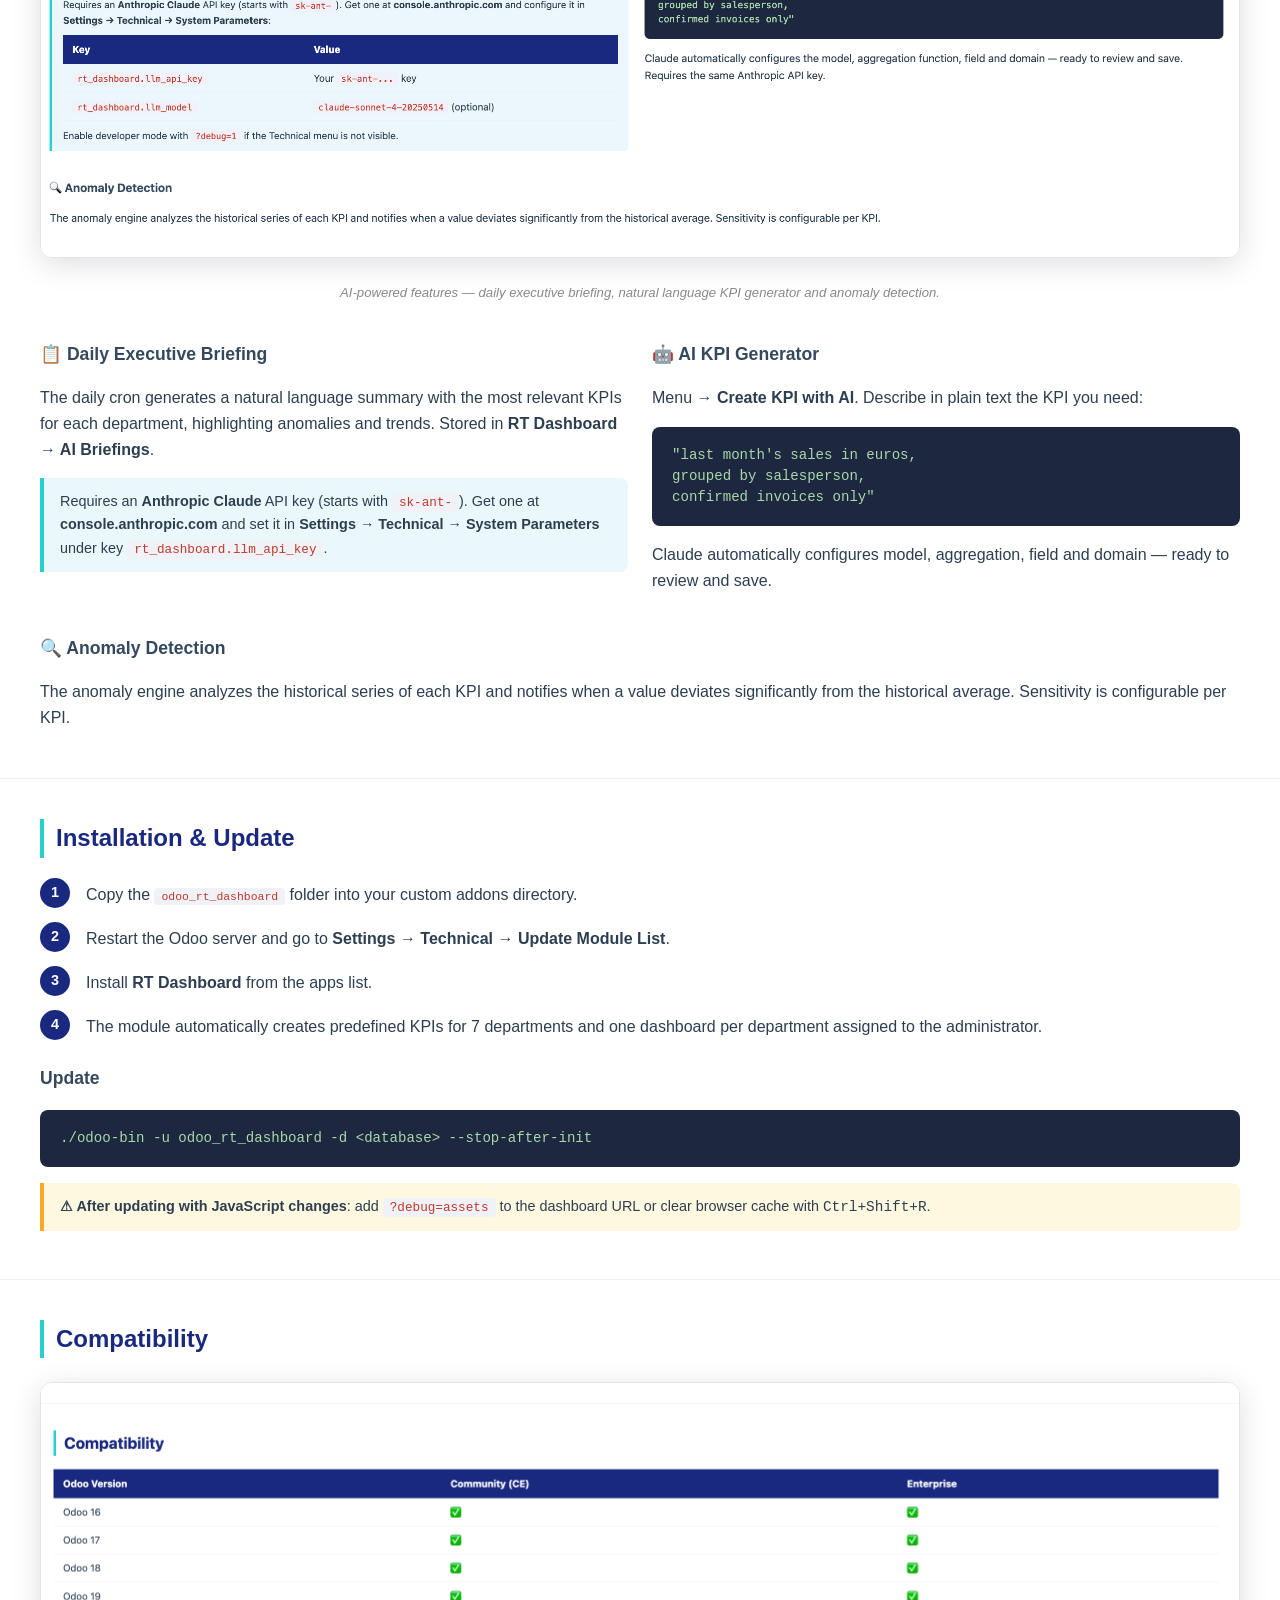
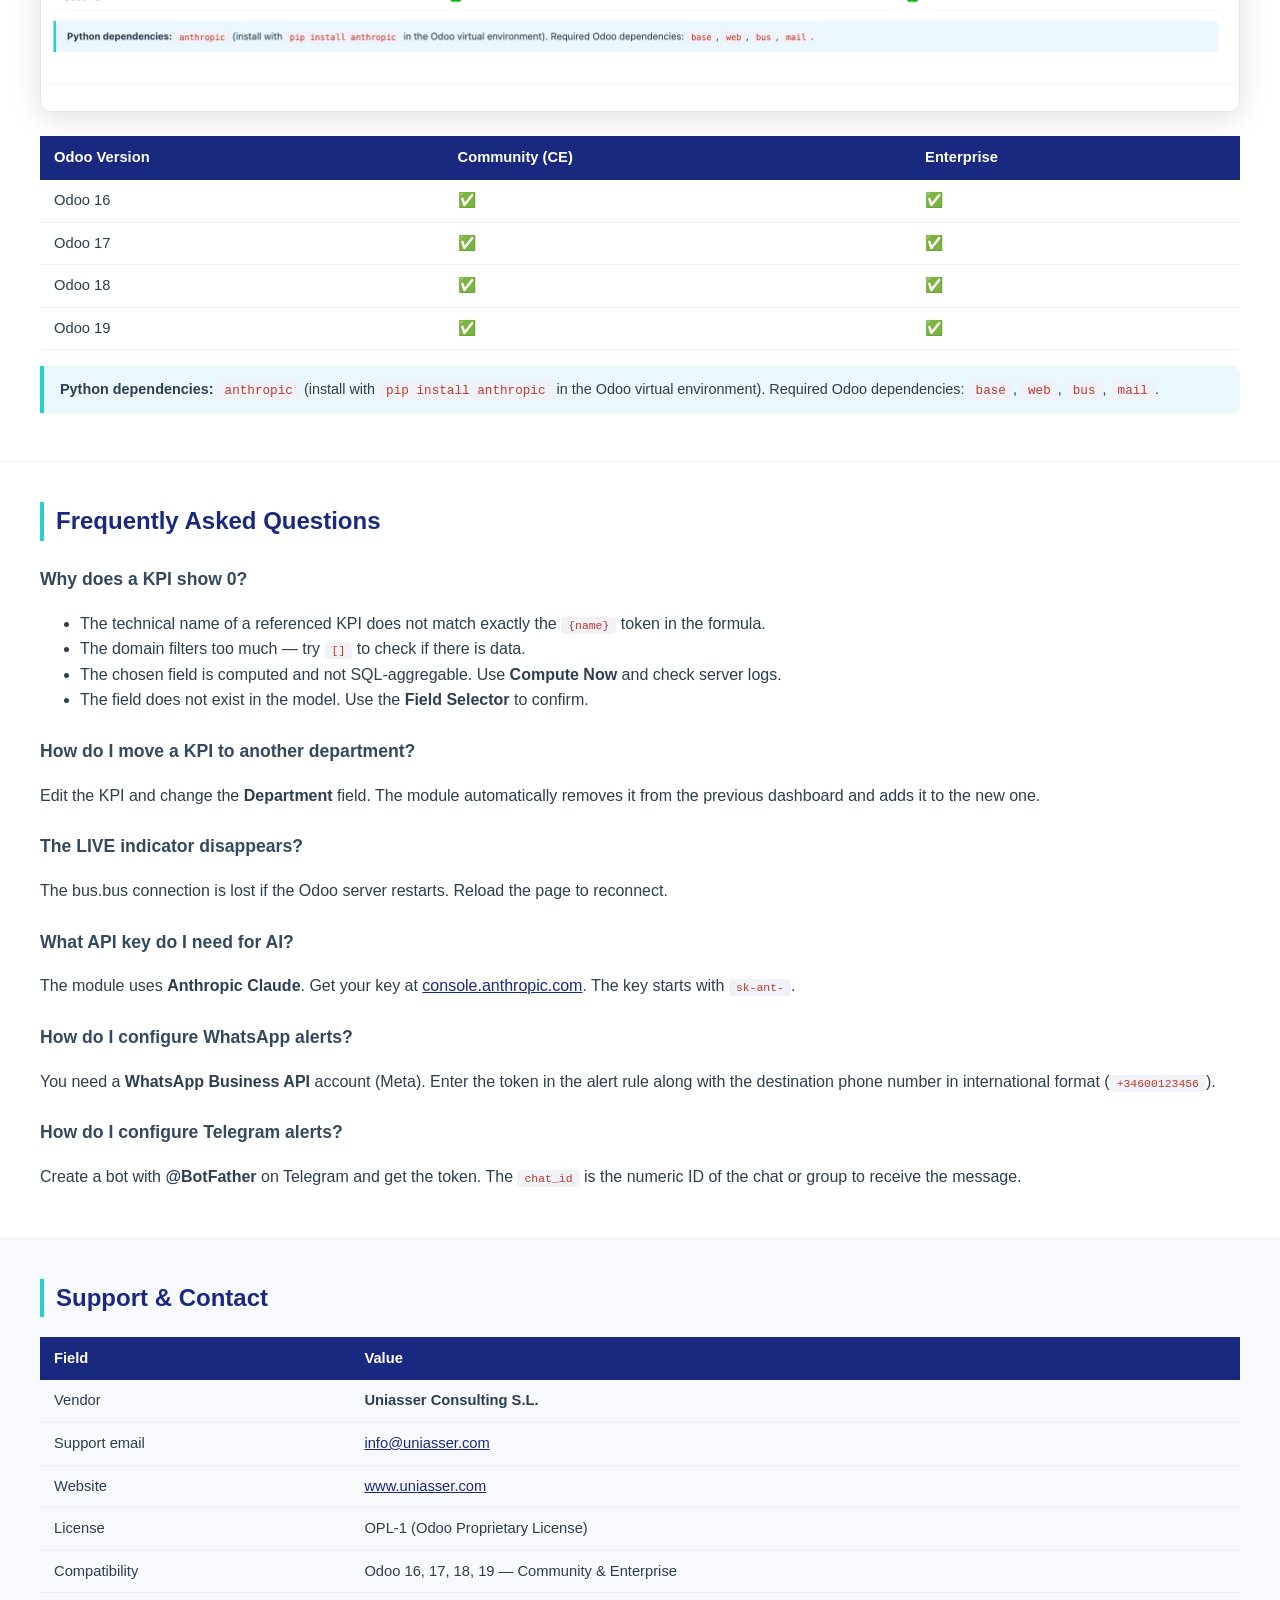
==== commit 7394876d: "Fix screenshot image size" ====
--- a/odoo16_rt_dashboard/static/description/index.html
+++ b/odoo16_rt_dashboard/static/description/index.html
@@ -44,11 +44,12 @@
   <br><span style="font-size:.85rem;opacity:.75;display:block;margin-top:8px">Uniasser Consulting S.L. · info@uniasser.com</span>
 </div>
 
+<!-- DASHBOARD -->
 <div class="section">
   <h2>Dashboard View</h2>
   <p>Access from the main menu <strong>RT Dashboard</strong>. The system automatically creates one dashboard per department. KPI cards show the current value, variation vs the previous period, and a historical mini-chart.</p>
   <div class="screenshot-wrap">
-    <img src="main_screenshot.png" alt="RT Dashboard main view"/>
+    <img src="kpi-dashboard.png" alt="RT Dashboard main view"/>
   </div>
   <p class="caption">Main dashboard — real-time KPI cards with status indicators, bar charts and historical area charts. Automatic updates without page reload.</p>
   <div class="tip">
@@ -56,6 +57,7 @@
   </div>
 </div>
 
+<!-- FEATURES -->
 <div class="section">
   <h2>Key Features</h2>
   <div class="feature-grid">
@@ -92,15 +94,21 @@
   </div>
 </div>
 
-<div class="section">
-  <h2>KPI Management</h2>
-  <p>Menu → <strong>RT Dashboard → KPI Definitions</strong></p>
-  <div class="screenshot-wrap">
-    <img src="main_screenshot.png" alt="KPI Definition form"/>
+<!-- KPI DEFINITION -->
+<div class="section">
+  <h2>KPI Definition</h2>
+  <p>Menu → <strong>RT Dashboard → KPI Definitions</strong>. Create and configure any KPI from any Odoo model.</p>
+  <div class="screenshot-wrap">
+    <img src="kpi-definition.png" alt="KPI Definition form"/>
   </div>
   <p class="caption">KPI definition form — identity fields, data source, thresholds and cached values.</p>
 
   <h3>KPI Types</h3>
+  <div class="screenshot-wrap">
+    <img src="kpi-types.png" alt="KPI Types"/>
+  </div>
+  <p class="caption">Standard KPIs aggregate a field from any Odoo model. Formula KPIs combine existing KPIs with arithmetic expressions.</p>
+
   <table>
     <tr><th>Type</th><th>When to use</th><th>Required fields</th></tr>
     <tr><td><strong>Standard</strong></td><td>Aggregate a numeric field from any Odoo model</td><td>Model, Aggregation, Measure Field</td></tr>
@@ -129,26 +137,42 @@
   </table>
 </div>
 
+<!-- FORMULA -->
 <div class="section">
   <h2>Formula KPIs</h2>
-  <p><strong>Formula</strong> KPIs combine the result of other KPIs using arithmetic expressions. They allow calculating ratios, financial runway, margins, etc.</p>
-  <div class="screenshot-wrap">
-    <img src="main_screenshot.png" alt="Formula KPI"/>
-  </div>
-  <p class="caption">Formula KPI — expression references the technical name of other KPIs in curly braces. Result is evaluated in real time.</p>
+  <p>Combine existing KPIs with arithmetic expressions to calculate ratios, financial runway, margins, etc.</p>
+  <div class="screenshot-wrap">
+    <img src="kpi-formula.png" alt="Formula KPI"/>
+  </div>
+  <p class="caption">Formula KPI — expression references the technical name of other KPIs in curly braces. Example: <code>{balance_57} / {burn_rate}</code> → runway in months.</p>
   <div class="tip">
-    <strong>💡 Technical names</strong>: Use simple names without spaces: <code>balance_57</code>, <code>burn_rate</code>, <code>monthly_sales</code>. Example formula: <code>({sales} - {costs}) / {sales} * 100</code> → margin %
-  </div>
-</div>
-
+    <strong>💡 Technical names</strong>: Use simple names without spaces: <code>balance_57</code>, <code>burn_rate</code>, <code>monthly_sales</code>. Allowed operators: + − × ÷ and parentheses.
+  </div>
+</div>
+
+<!-- ICON SELECTOR -->
+<div class="section">
+  <h2>Icon Selector &amp; Visual Customization</h2>
+  <p>Each KPI can have an emoji or Font Awesome icon, an accent color, and an independent icon size.</p>
+  <div class="screenshot-wrap">
+    <img src="kpi-icon-selector.png" alt="Icon Selector"/>
+  </div>
+  <p class="caption">Visual icon selector with emojis grouped by category. Click on the icon field to open the panel.</p>
+
+  <div class="screenshot-wrap">
+    <img src="kpi-icon-size.png" alt="Icon Size options"/>
+  </div>
+  <p class="caption">Icon size options — Small (~20px), Medium (~32px, default), Large (~52px).</p>
+</div>
+
+<!-- ALERTS -->
 <div class="section">
   <h2>Alert Rules</h2>
-  <p>Menu → <strong>RT Dashboard → Alert Rules</strong></p>
-  <p>Each rule monitors a KPI and triggers notifications when it exceeds (or falls below) a threshold. Configurable cooldown to avoid notification spam.</p>
-  <div class="screenshot-wrap">
-    <img src="main_screenshot.png" alt="Alert Rules"/>
-  </div>
-  <p class="caption">Alert rule configuration — KPI + level (warning/critical) + channels + message with <code>{value}</code> token.</p>
+  <p>Menu → <strong>RT Dashboard → Alert Rules</strong>. Each rule monitors a KPI and triggers notifications when it exceeds (or falls below) a threshold.</p>
+  <div class="screenshot-wrap">
+    <img src="kpi-alert-rules.png" alt="Alert Rules"/>
+  </div>
+  <p class="caption">Alert rule — KPI + level (warning/critical) + channels (Dashboard, WhatsApp, Telegram) + message with <code>{value}</code> token.</p>
   <table>
     <tr><th>Channel</th><th>Requirement</th></tr>
     <tr><td>Dashboard (in-app)</td><td>None. Automatic banner on all open dashboards.</td></tr>
@@ -157,14 +181,19 @@
   </table>
 </div>
 
+<!-- AI -->
 <div class="section">
   <h2>Artificial Intelligence (Anthropic Claude)</h2>
+  <div class="screenshot-wrap">
+    <img src="kpi-claude.png" alt="AI features"/>
+  </div>
+  <p class="caption">AI-powered features — daily executive briefing, natural language KPI generator and anomaly detection.</p>
   <div class="two-col">
     <div>
       <h3>📋 Daily Executive Briefing</h3>
-      <p>The daily cron generates a natural language summary with the most relevant KPIs for each department, highlighting anomalies and trends. Stored in <strong>RT Dashboard → AI Briefings</strong> and sent via configured channels.</p>
+      <p>The daily cron generates a natural language summary with the most relevant KPIs for each department, highlighting anomalies and trends. Stored in <strong>RT Dashboard → AI Briefings</strong>.</p>
       <div class="tip">
-        Requires an <strong>Anthropic Claude</strong> API key (starts with <code>sk-ant-</code>). Get one at <strong>console.anthropic.com</strong> and configure it in <strong>Settings → Technical → System Parameters</strong> under key <code>rt_dashboard.llm_api_key</code>.
+        Requires an <strong>Anthropic Claude</strong> API key (starts with <code>sk-ant-</code>). Get one at <strong>console.anthropic.com</strong> and set it in <strong>Settings → Technical → System Parameters</strong> under key <code>rt_dashboard.llm_api_key</code>.
       </div>
     </div>
     <div>
@@ -177,9 +206,10 @@
     </div>
   </div>
   <h3>🔍 Anomaly Detection</h3>
-  <p>The anomaly engine analyzes historical series of each KPI and notifies when a value deviates significantly from the historical average. Sensitivity is configurable per KPI.</p>
-</div>
-
+  <p>The anomaly engine analyzes the historical series of each KPI and notifies when a value deviates significantly from the historical average. Sensitivity is configurable per KPI.</p>
+</div>
+
+<!-- INSTALLATION -->
 <div class="section">
   <h2>Installation &amp; Update</h2>
   <div class="step">
@@ -205,8 +235,12 @@
   </div>
 </div>
 
+<!-- COMPATIBILITY -->
 <div class="section">
   <h2>Compatibility</h2>
+  <div class="screenshot-wrap">
+    <img src="compatibility.png" alt="Compatibility"/>
+  </div>
   <table>
     <tr><th>Odoo Version</th><th>Community (CE)</th><th>Enterprise</th></tr>
     <tr><td>Odoo 16</td><td>✅</td><td>✅</td></tr>
@@ -217,12 +251,13 @@
   <div class="tip"><strong>Python dependencies:</strong> <code>anthropic</code> (install with <code>pip install anthropic</code> in the Odoo virtual environment). Required Odoo dependencies: <code>base</code>, <code>web</code>, <code>bus</code>, <code>mail</code>.</div>
 </div>
 
+<!-- FAQ -->
 <div class="section">
   <h2>Frequently Asked Questions</h2>
   <h3>Why does a KPI show 0?</h3>
   <ul>
     <li>The technical name of a referenced KPI does not match exactly the <code>{name}</code> token in the formula.</li>
-    <li>The domain filters too much — try <code>[]</code> to see if there is data.</li>
+    <li>The domain filters too much — try <code>[]</code> to check if there is data.</li>
     <li>The chosen field is computed and not SQL-aggregable. Use <strong>Compute Now</strong> and check server logs.</li>
     <li>The field does not exist in the model. Use the <strong>Field Selector</strong> to confirm.</li>
   </ul>
@@ -238,6 +273,7 @@
   <p>Create a bot with <strong>@BotFather</strong> on Telegram and get the token. The <code>chat_id</code> is the numeric ID of the chat or group to receive the message.</p>
 </div>
 
+<!-- FOOTER -->
 <div class="section" style="background:#f8f9fc">
   <h2>Support &amp; Contact</h2>
   <table>
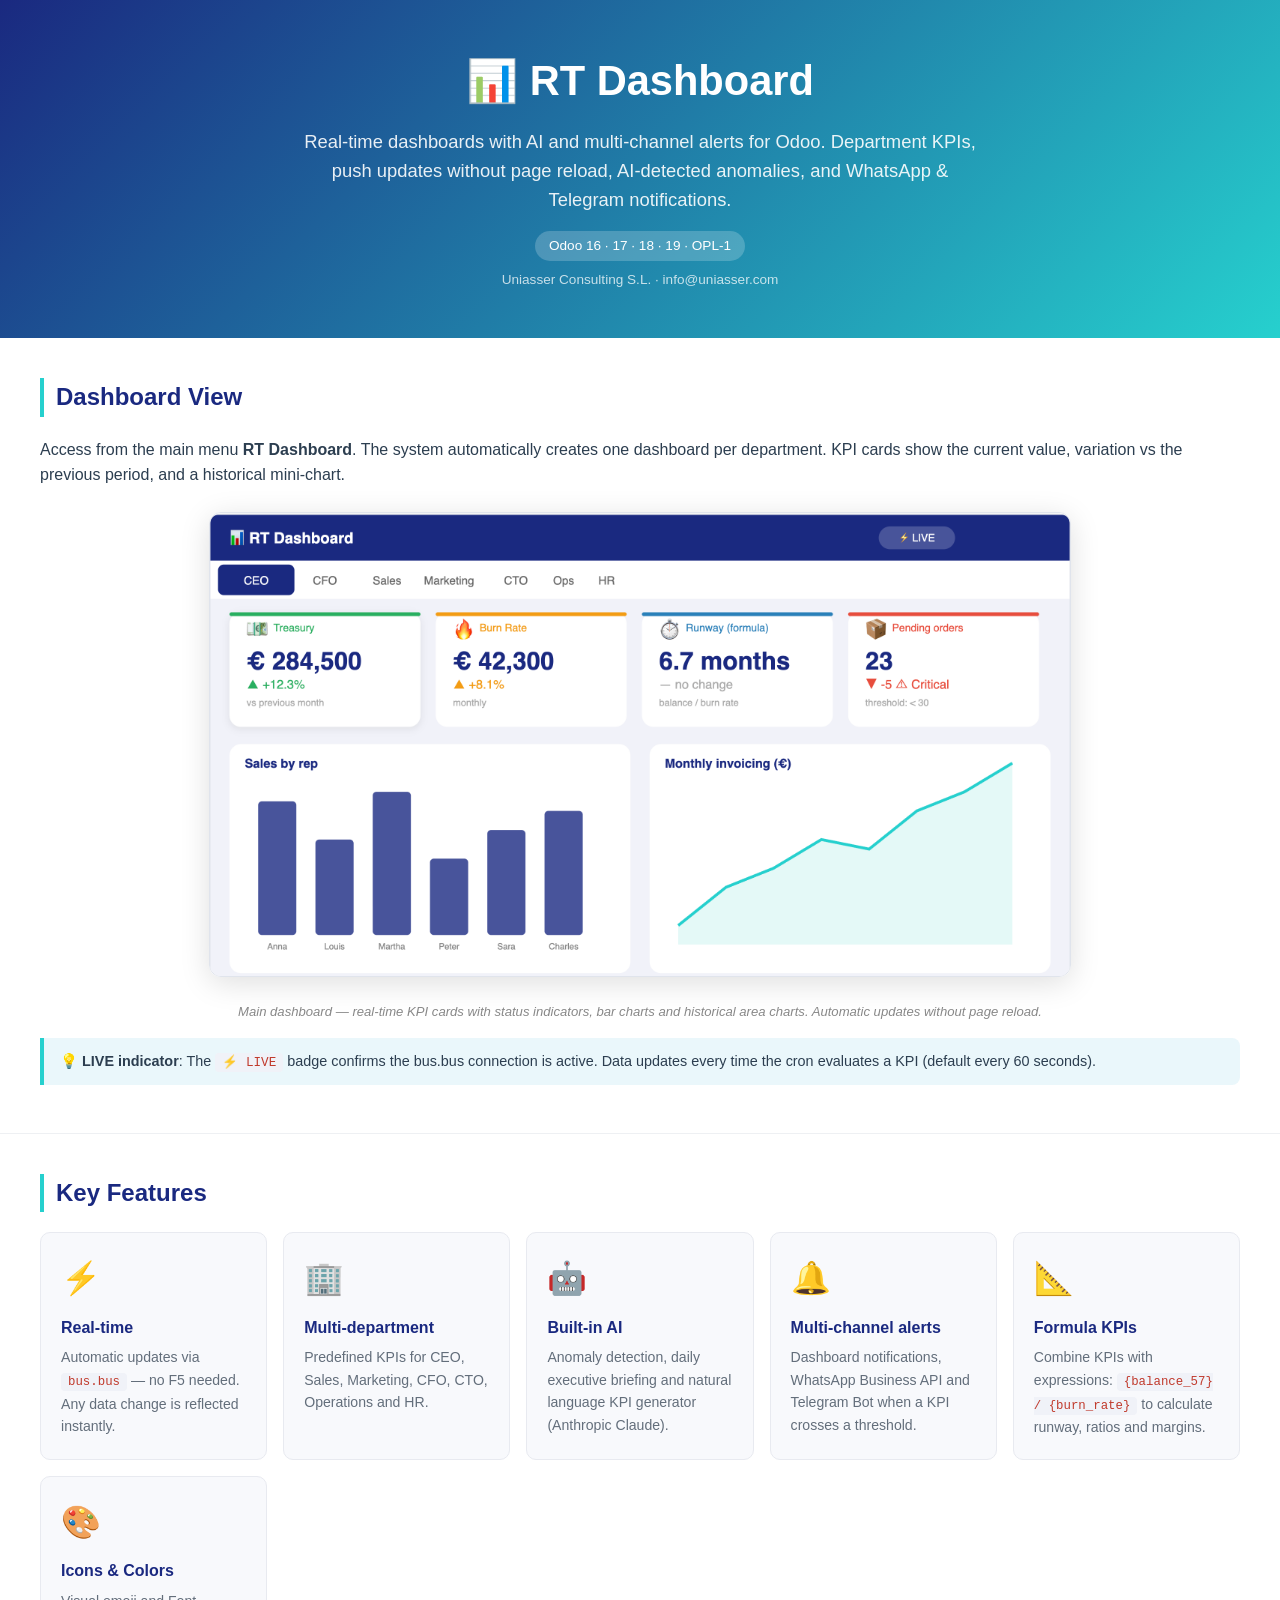
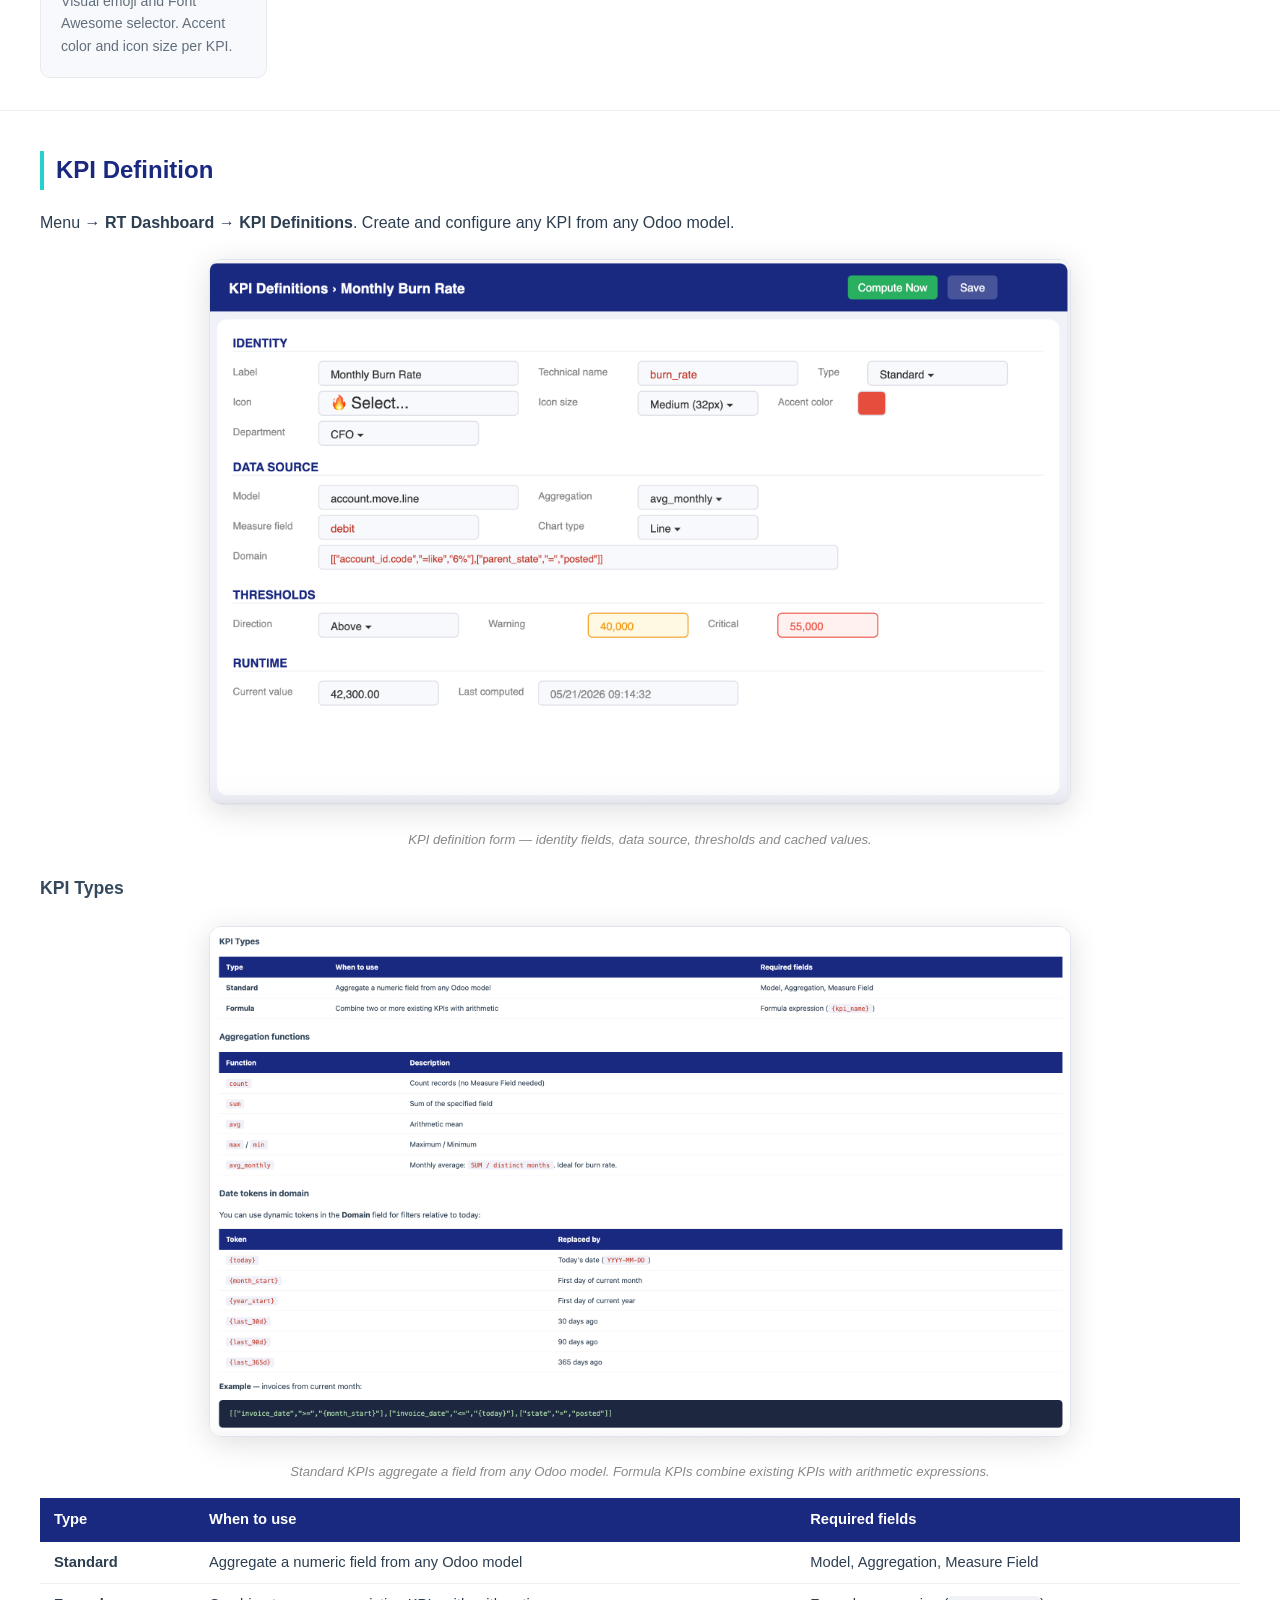
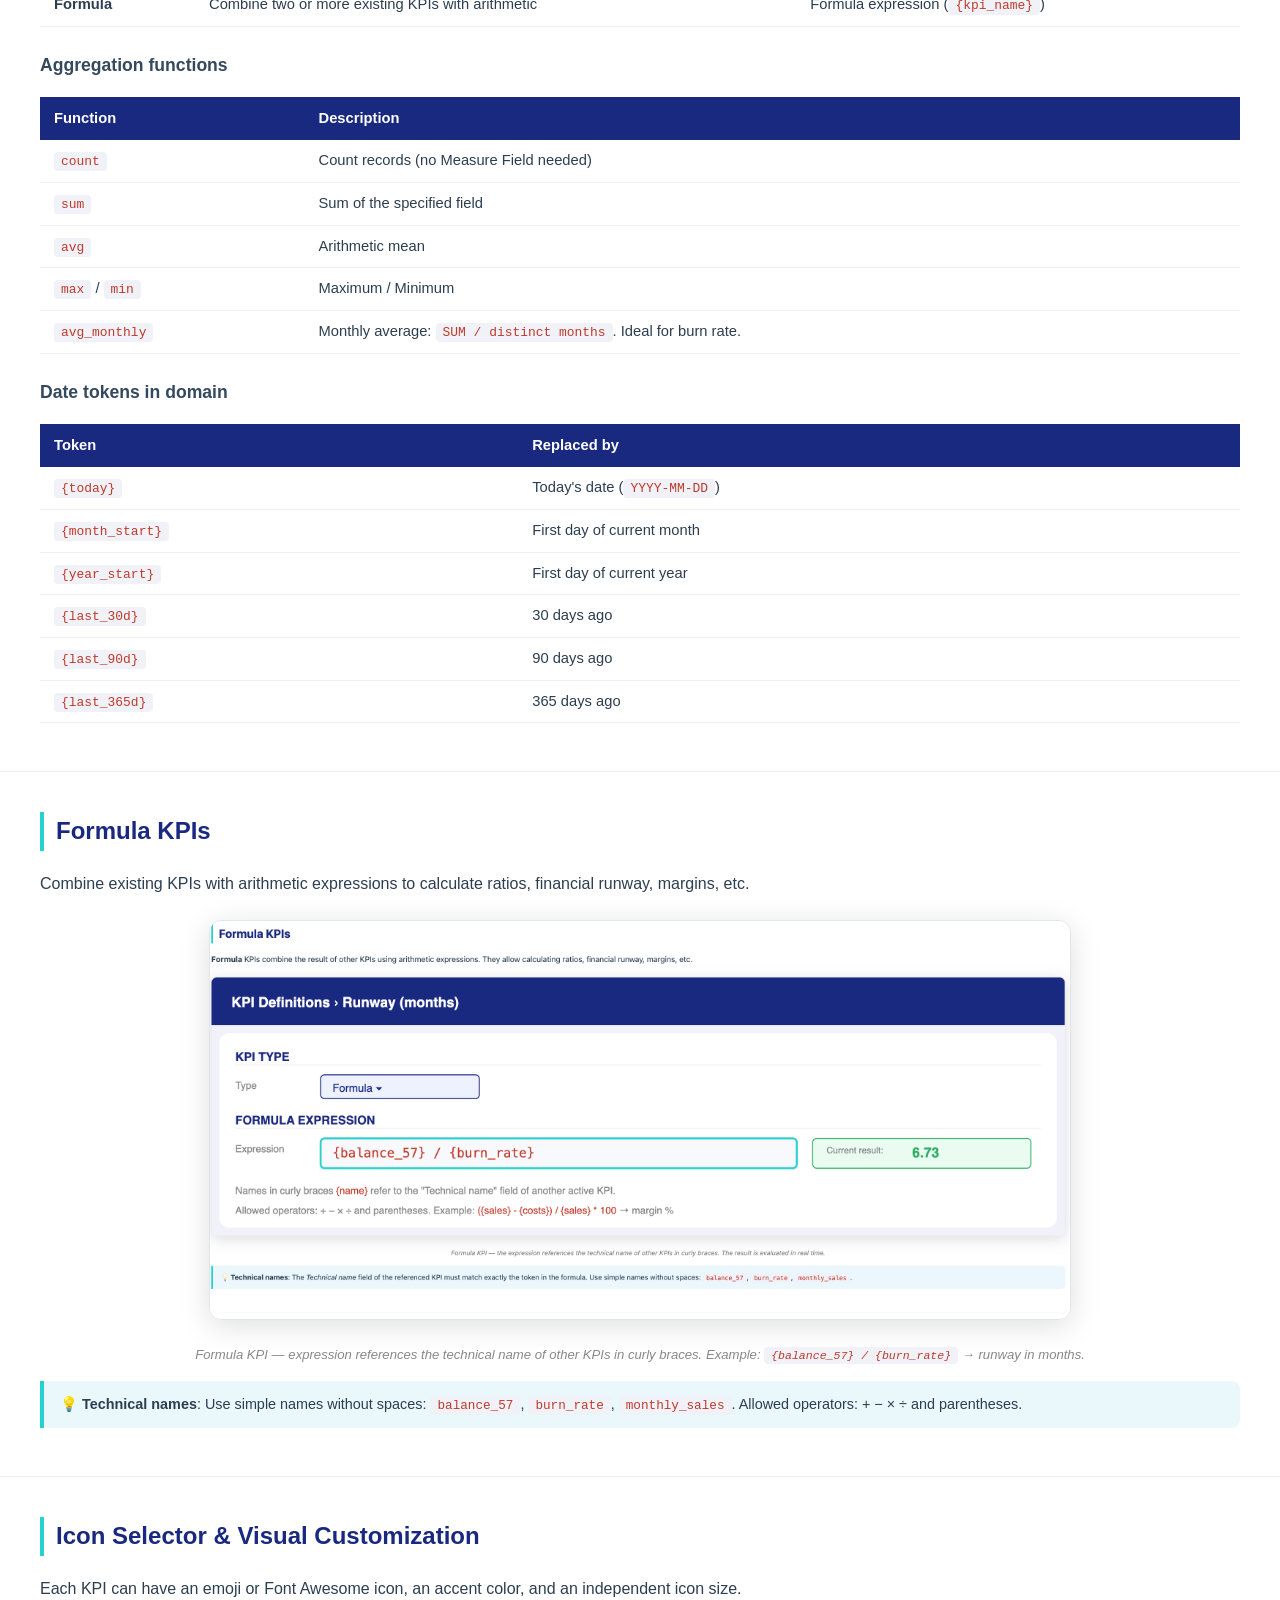
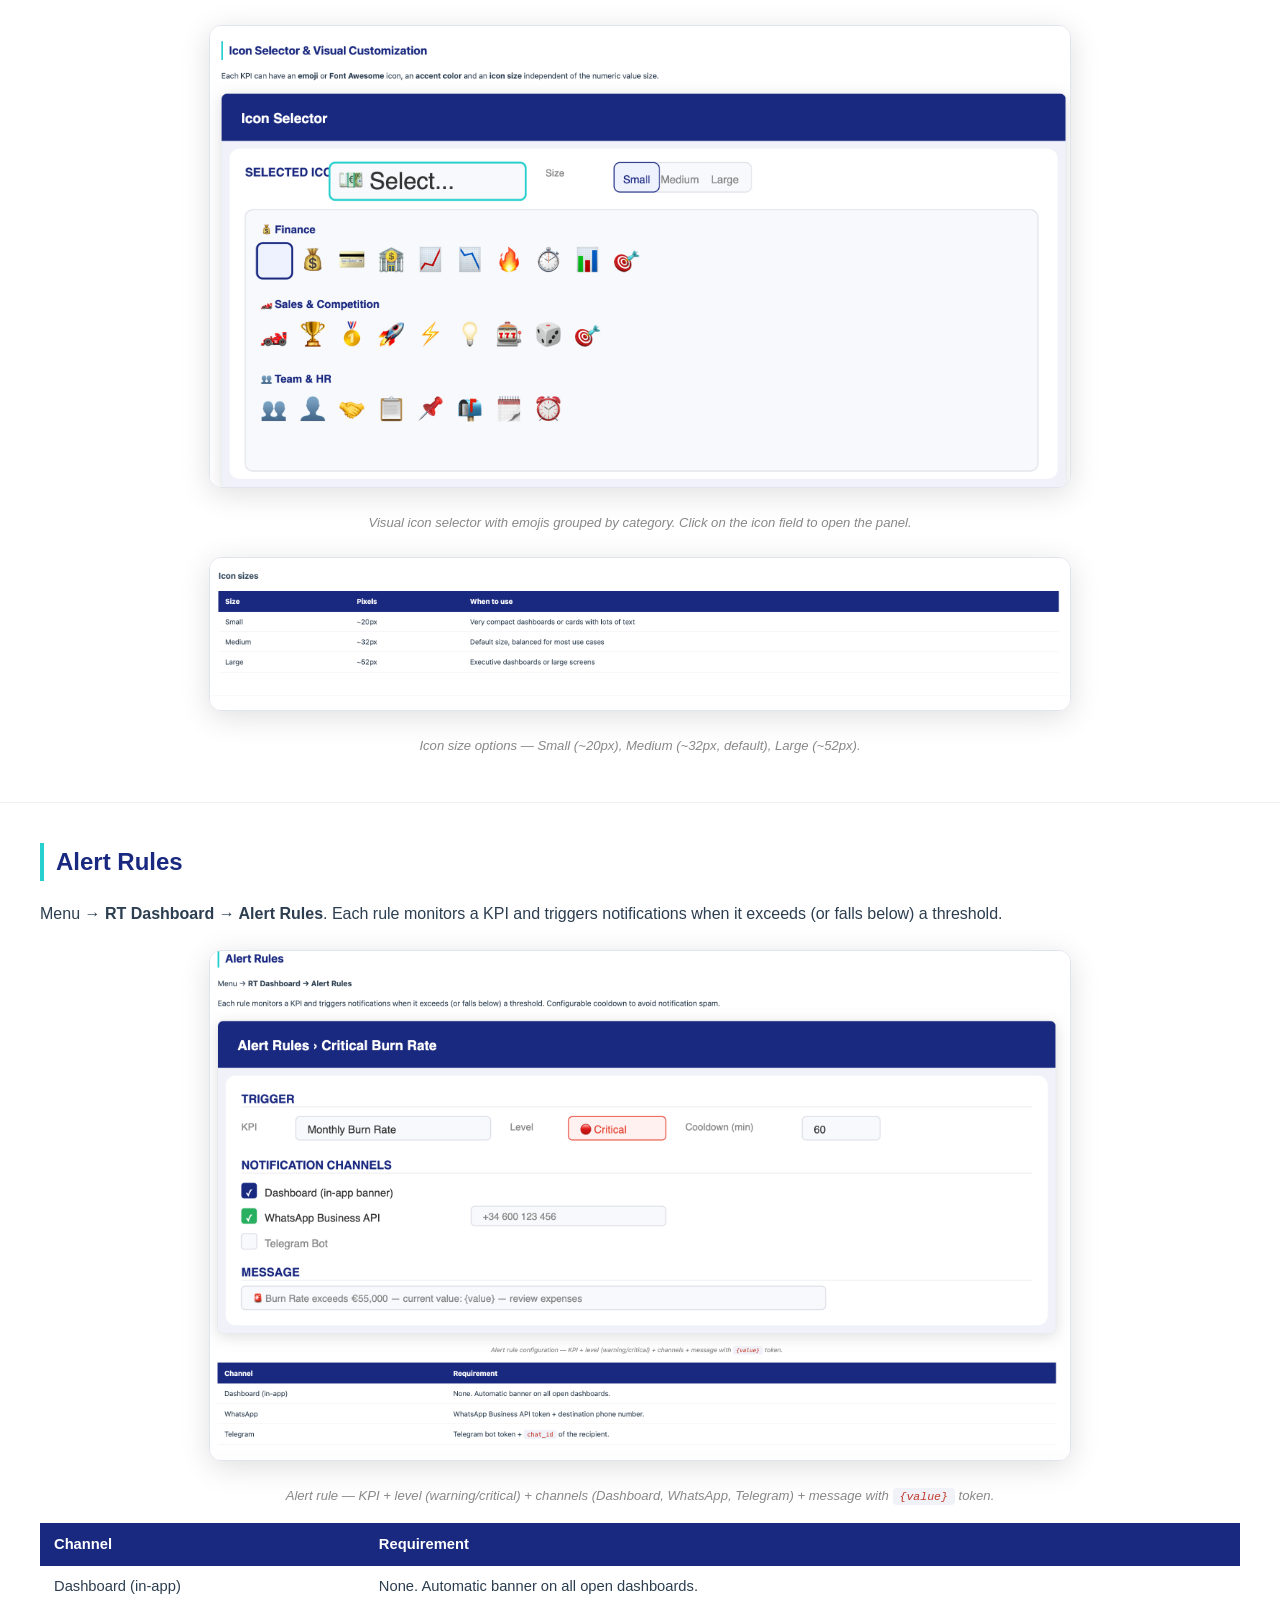
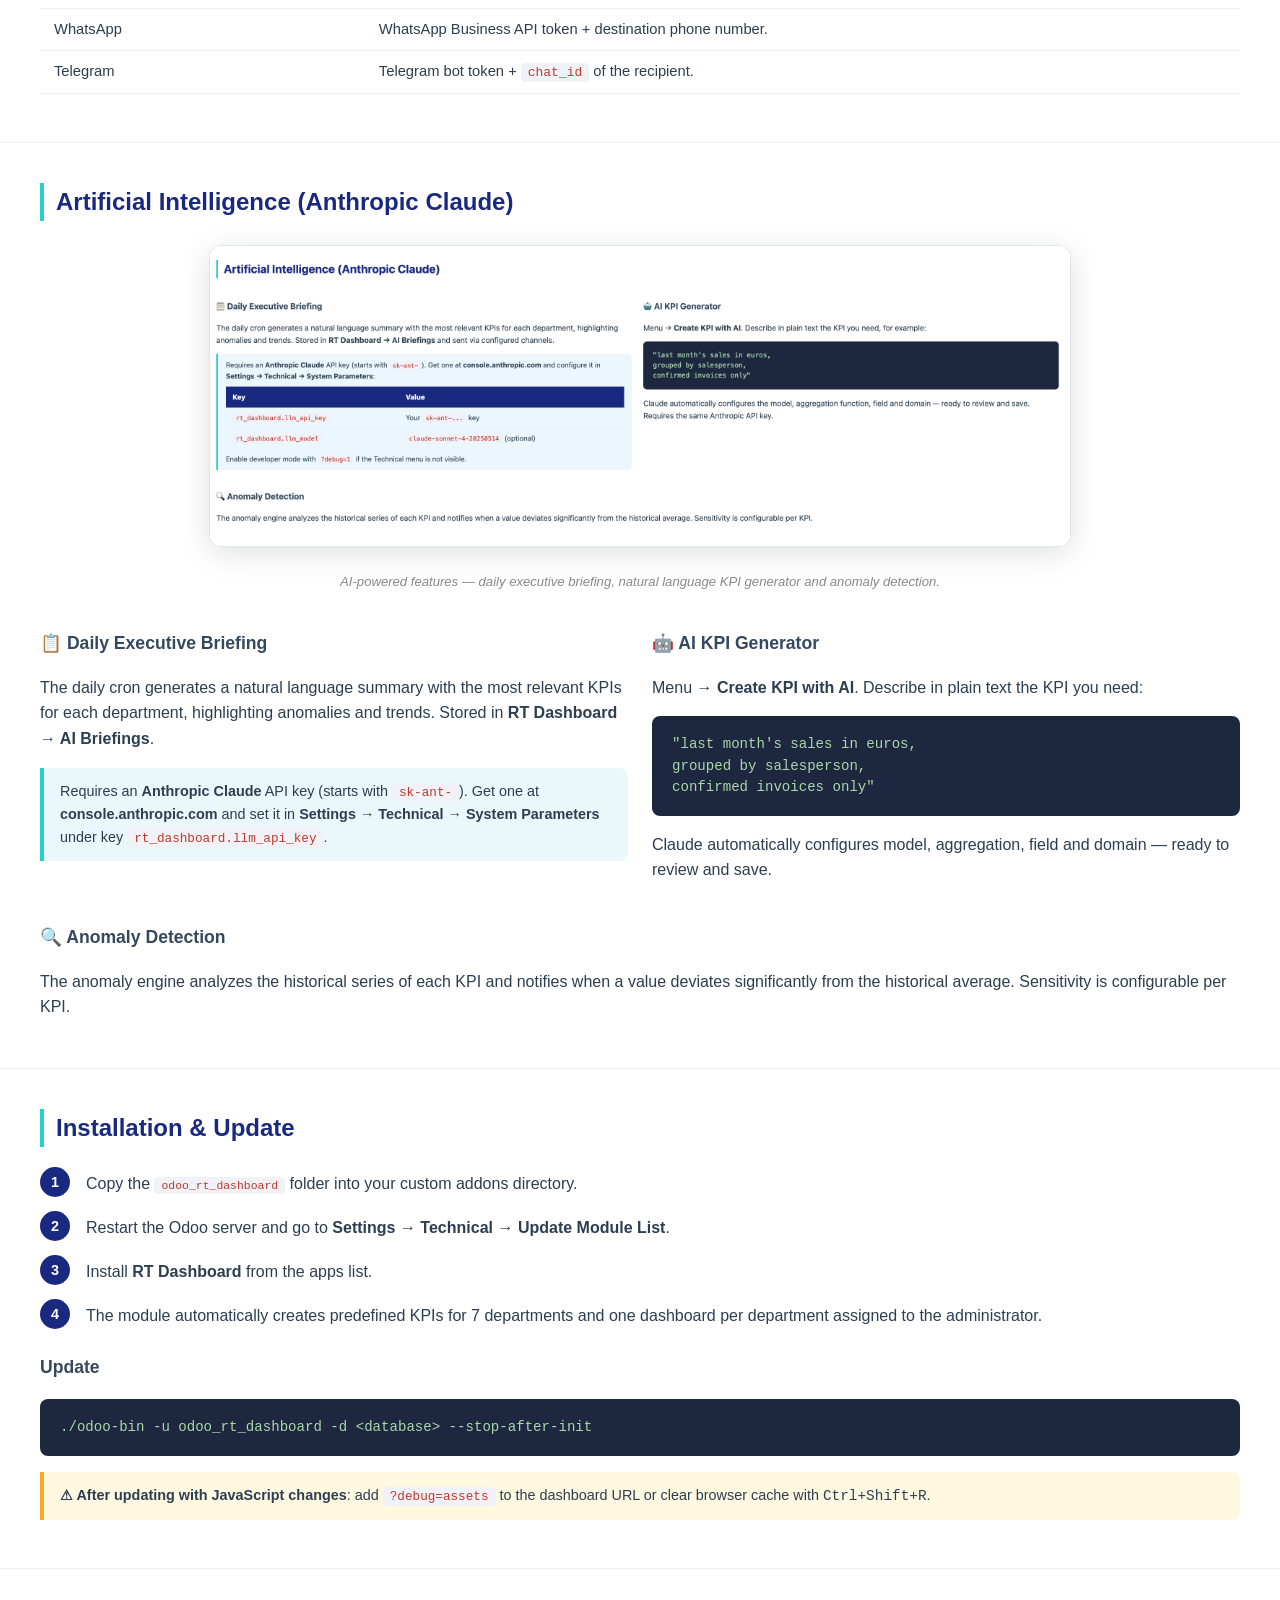
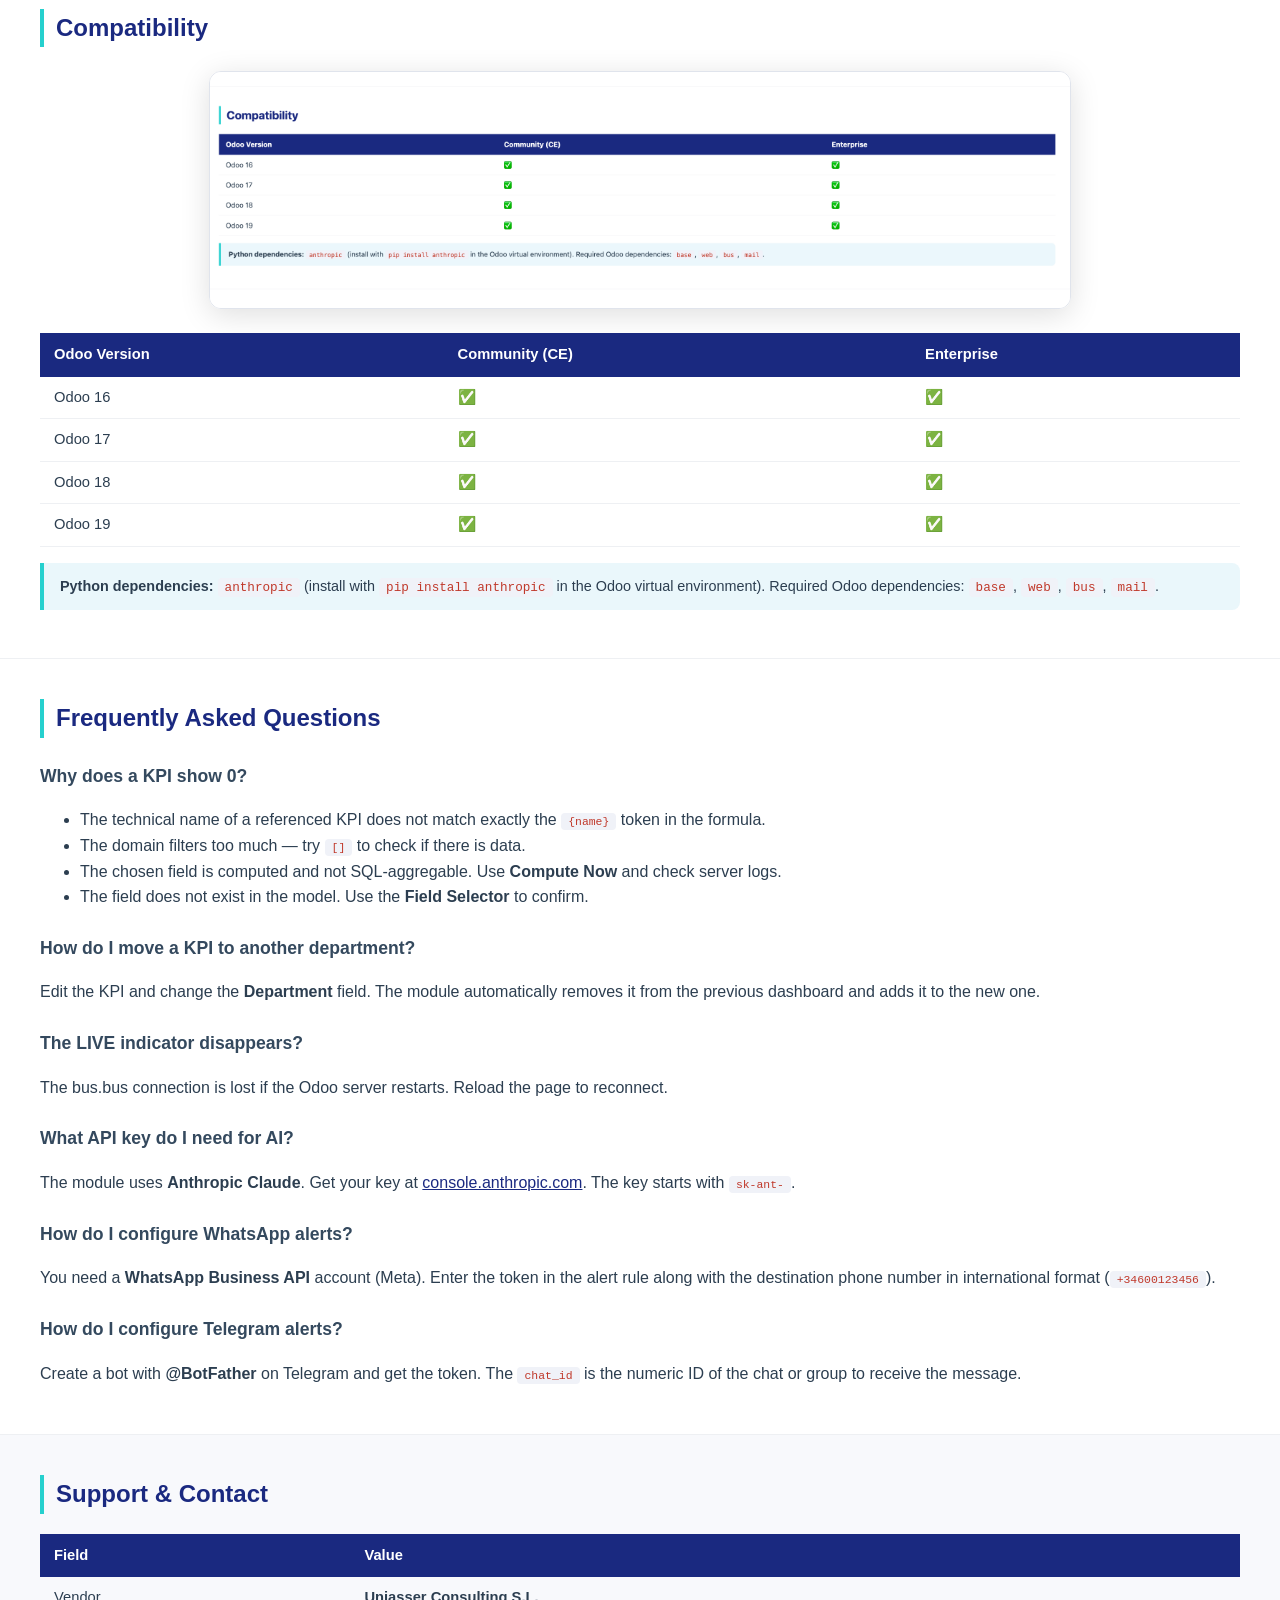
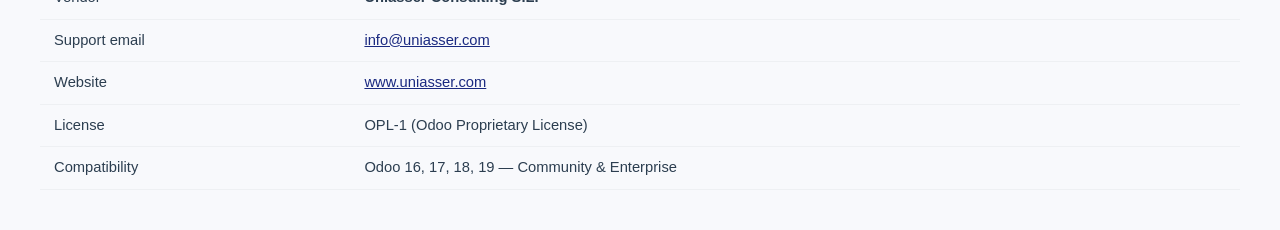
==== commit 7dcc90bb: "Fix screenshot image size" ====
--- a/odoo16_rt_dashboard/static/description/index.html
+++ b/odoo16_rt_dashboard/static/description/index.html
@@ -17,8 +17,8 @@
   .feature-card .icon { font-size: 2rem; margin-bottom: 10px; }
   .feature-card h4 { margin: 0 0 6px; font-size: 1rem; color: #1a2980; }
   .feature-card p { margin: 0; font-size: .88rem; color: #636e7b; }
-  .screenshot-wrap { margin: 24px 0; border-radius: 12px; overflow: hidden; box-shadow: 0 6px 30px rgba(0,0,0,.13); border: 1px solid #e0e4ec; }
-  .screenshot-wrap img { display: block; width: 100%; }
+  .screenshot-wrap { margin: 24px auto; border-radius: 12px; overflow: hidden; box-shadow: 0 6px 30px rgba(0,0,0,.13); border: 1px solid #e0e4ec; max-width: 860px; }
+  .screenshot-wrap img { display: block; width: 100%; max-width: 900px; margin: 0 auto; height: auto; }
   .caption { text-align: center; font-size: .82rem; color: #888; margin-top: 8px; font-style: italic; }
   table { width: 100%; border-collapse: collapse; margin: 16px 0; font-size: .92rem; }
   th { background: #1a2980; color: white; padding: 10px 14px; text-align: left; }
